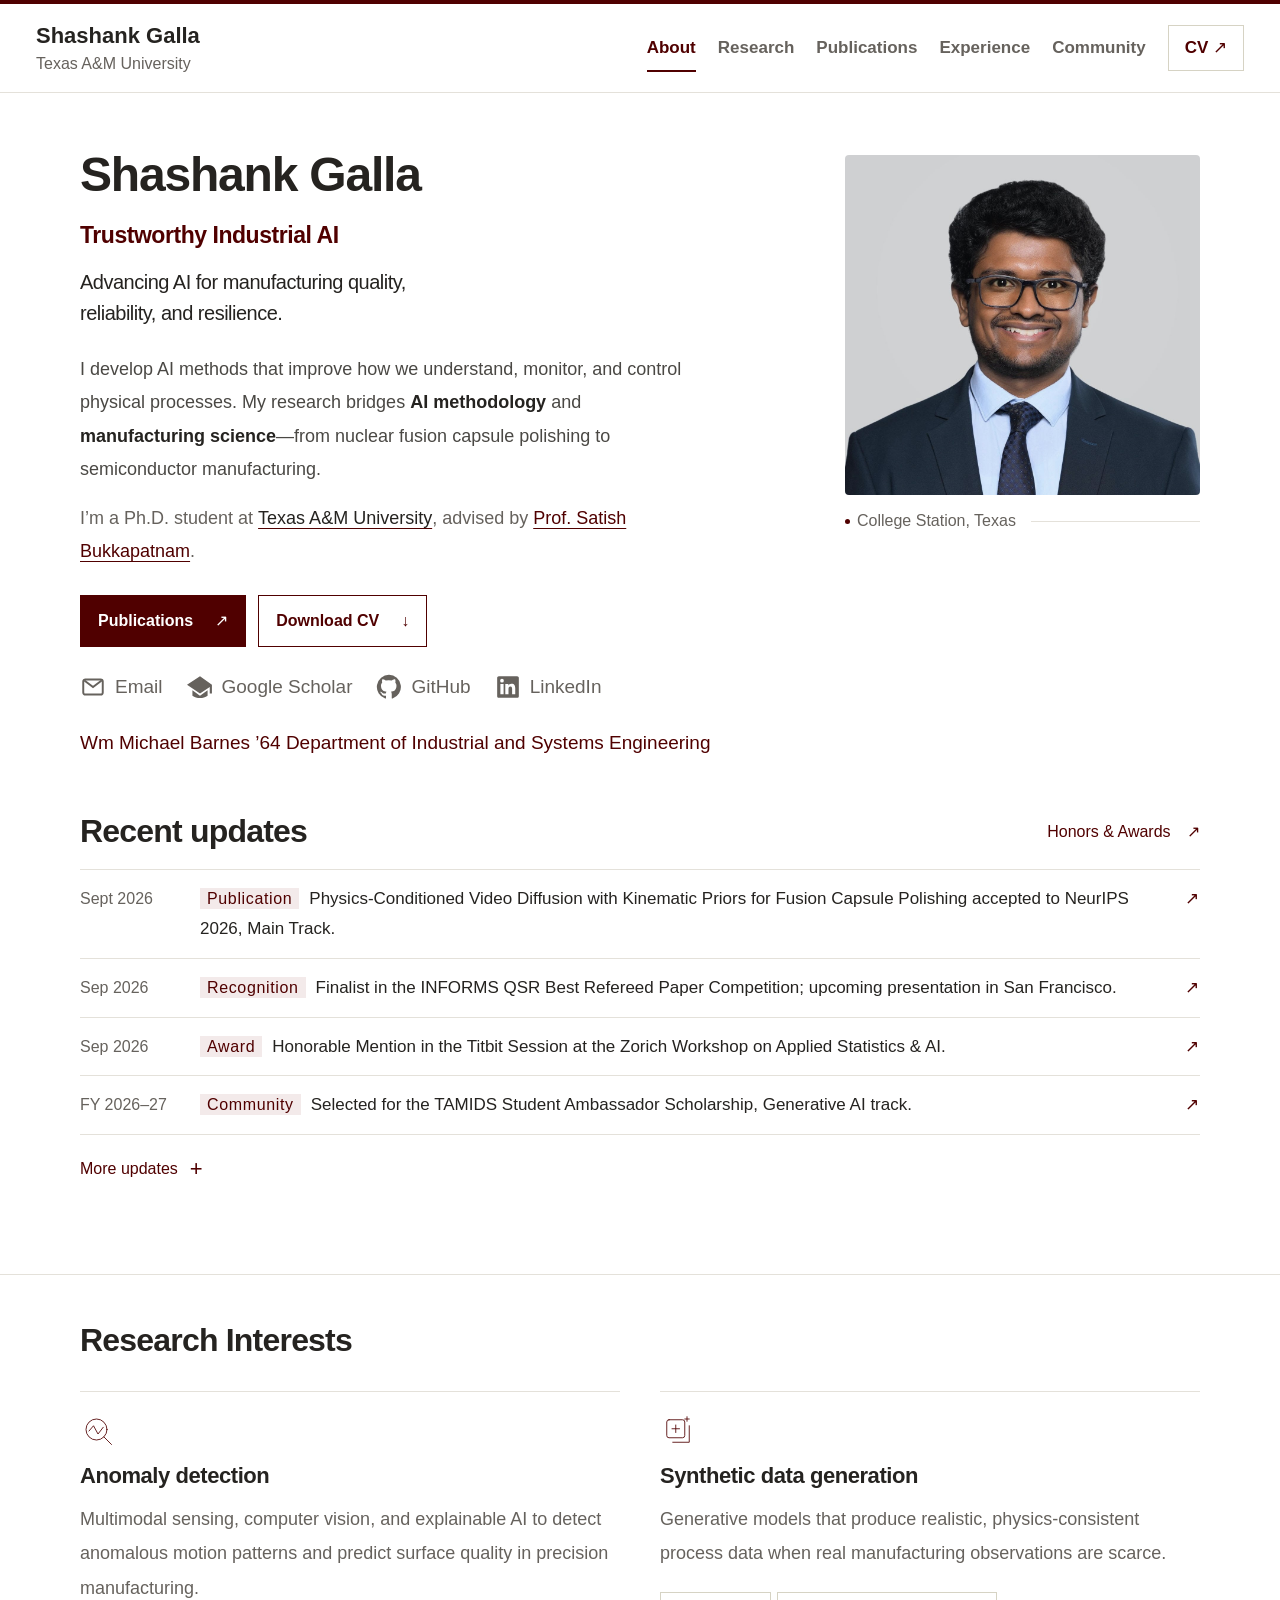
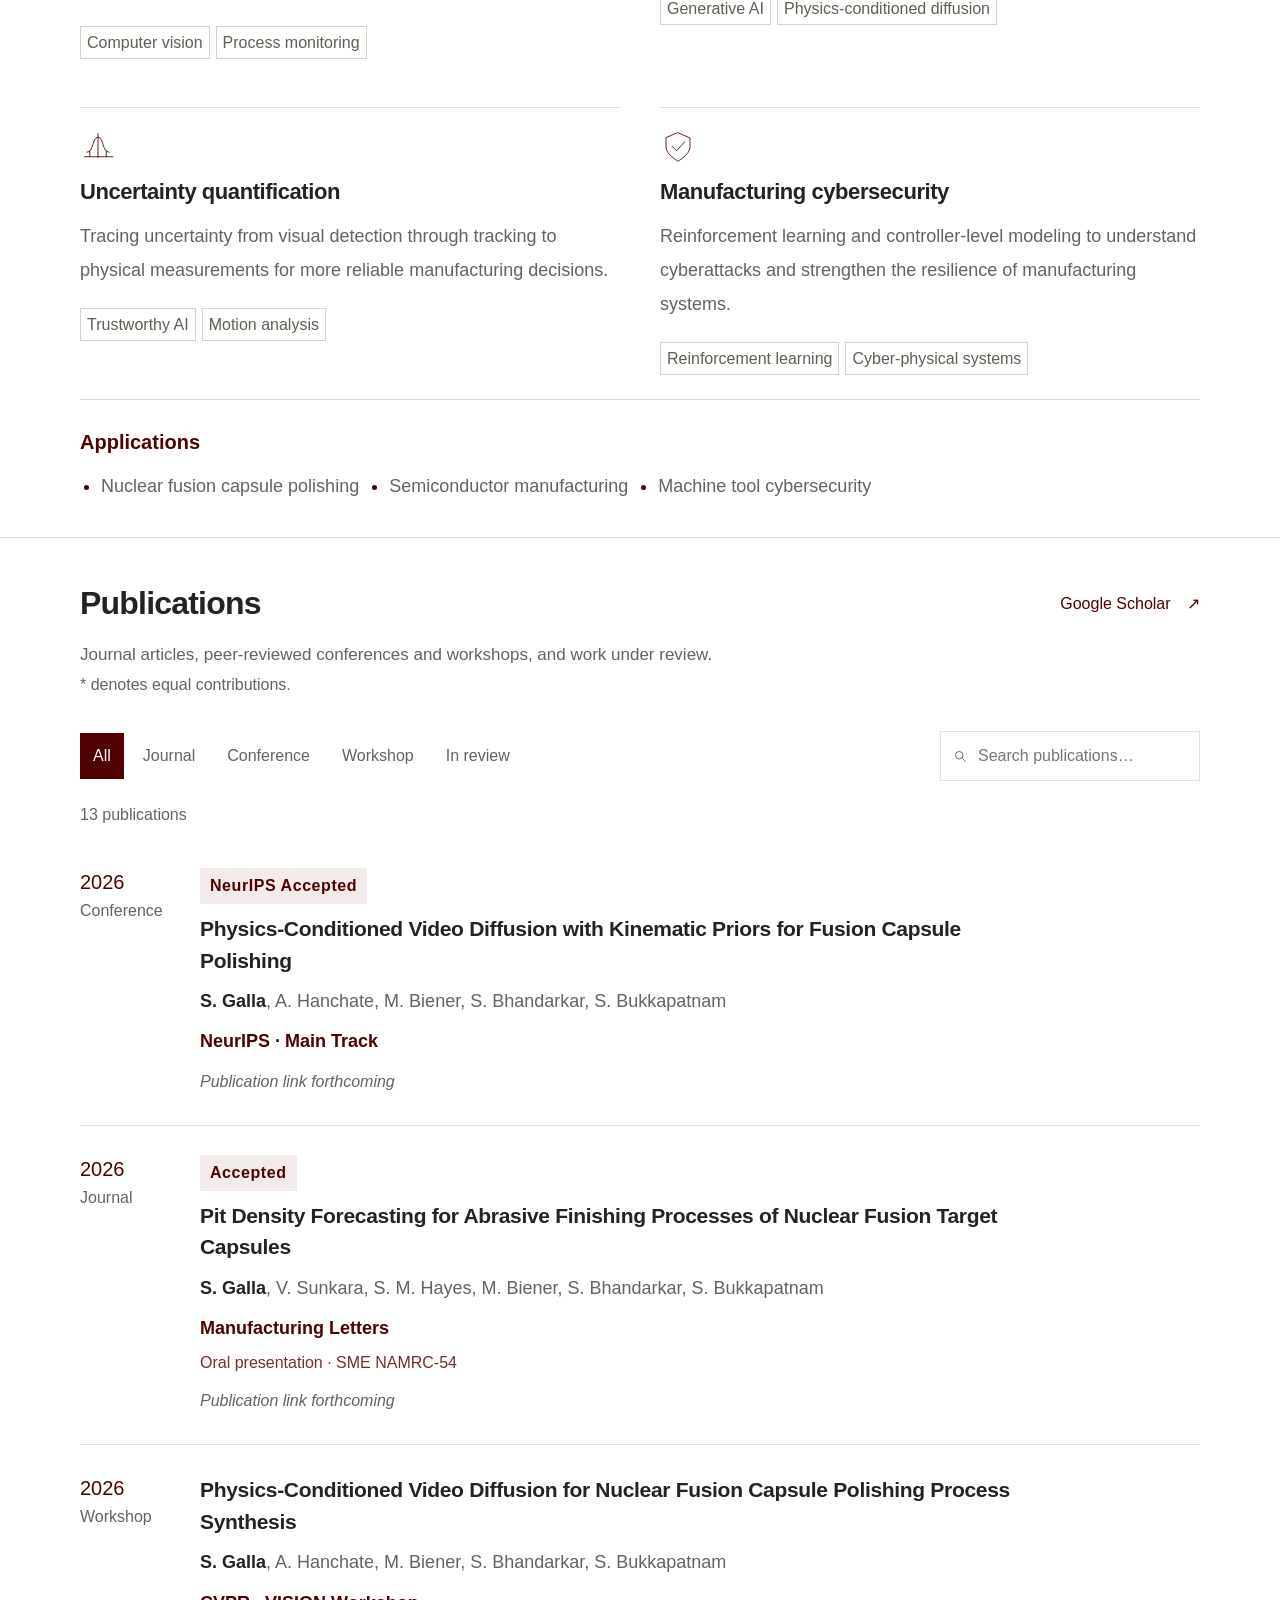
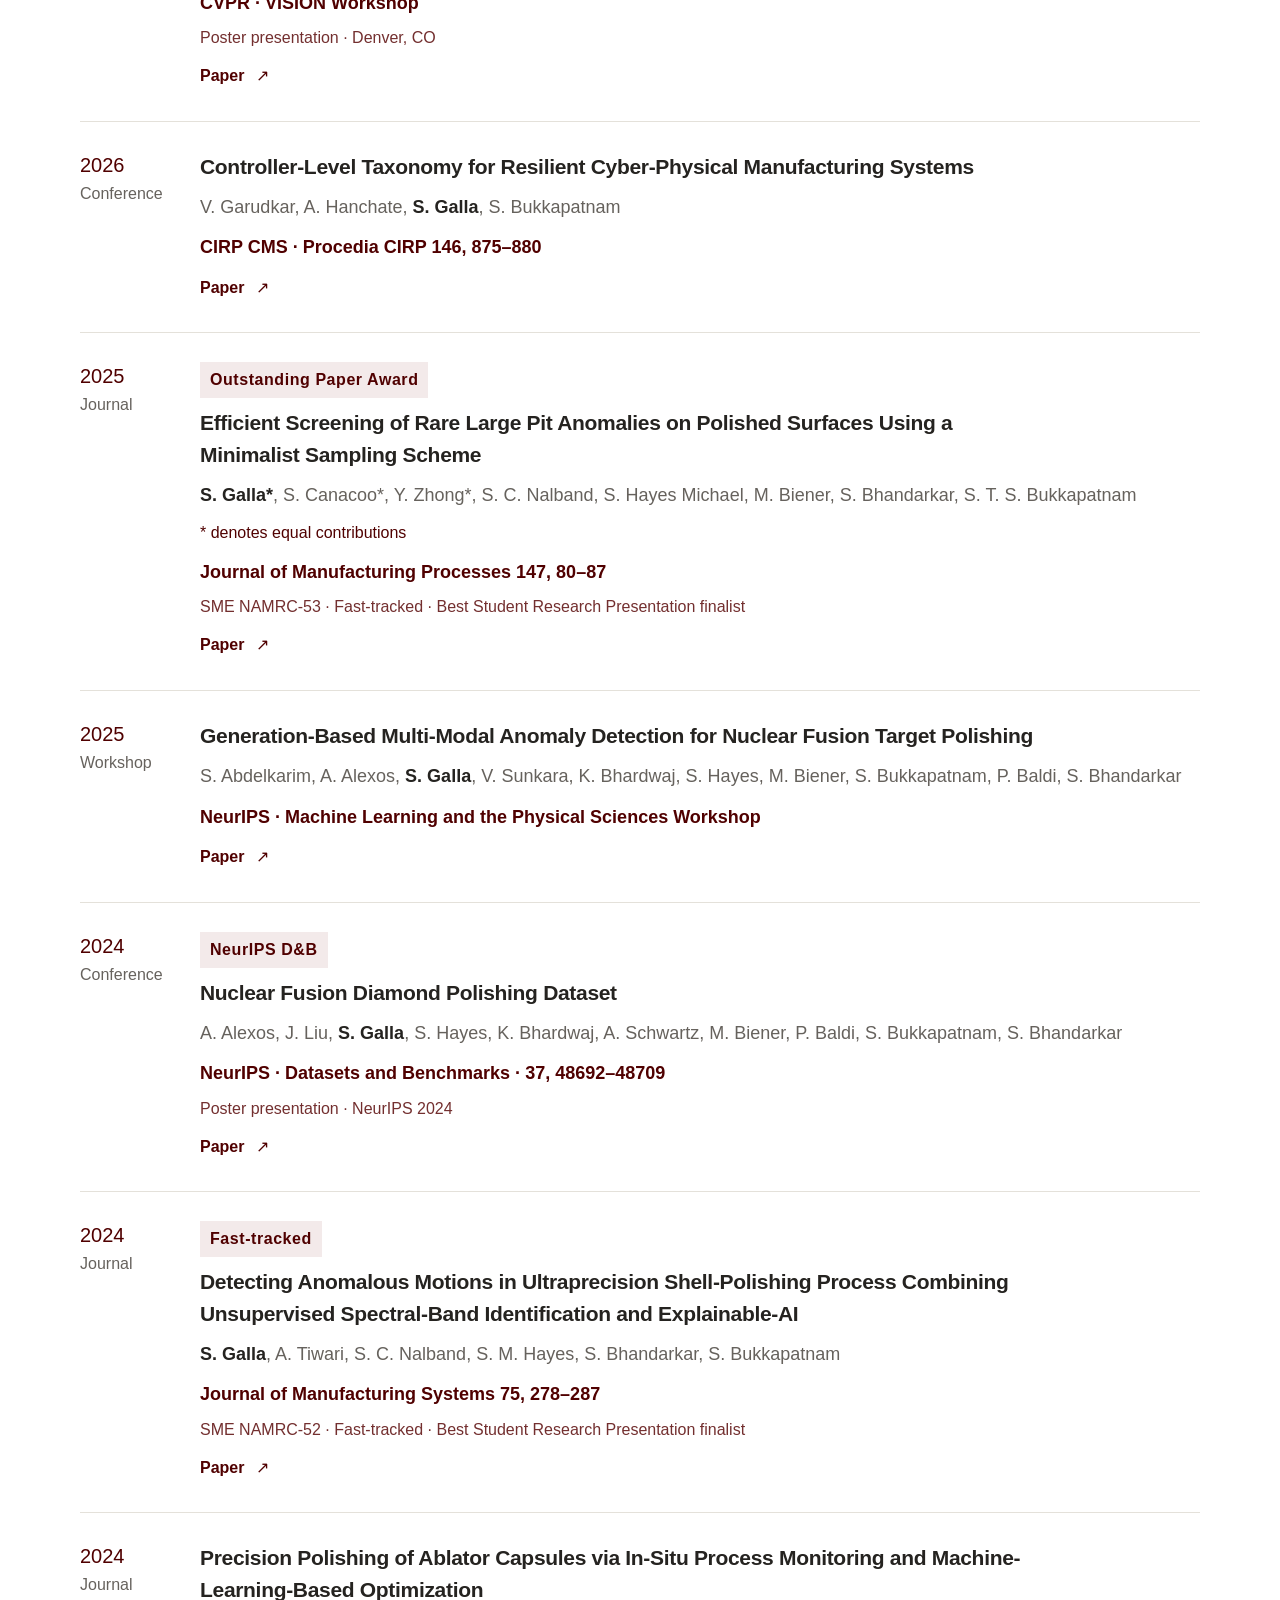
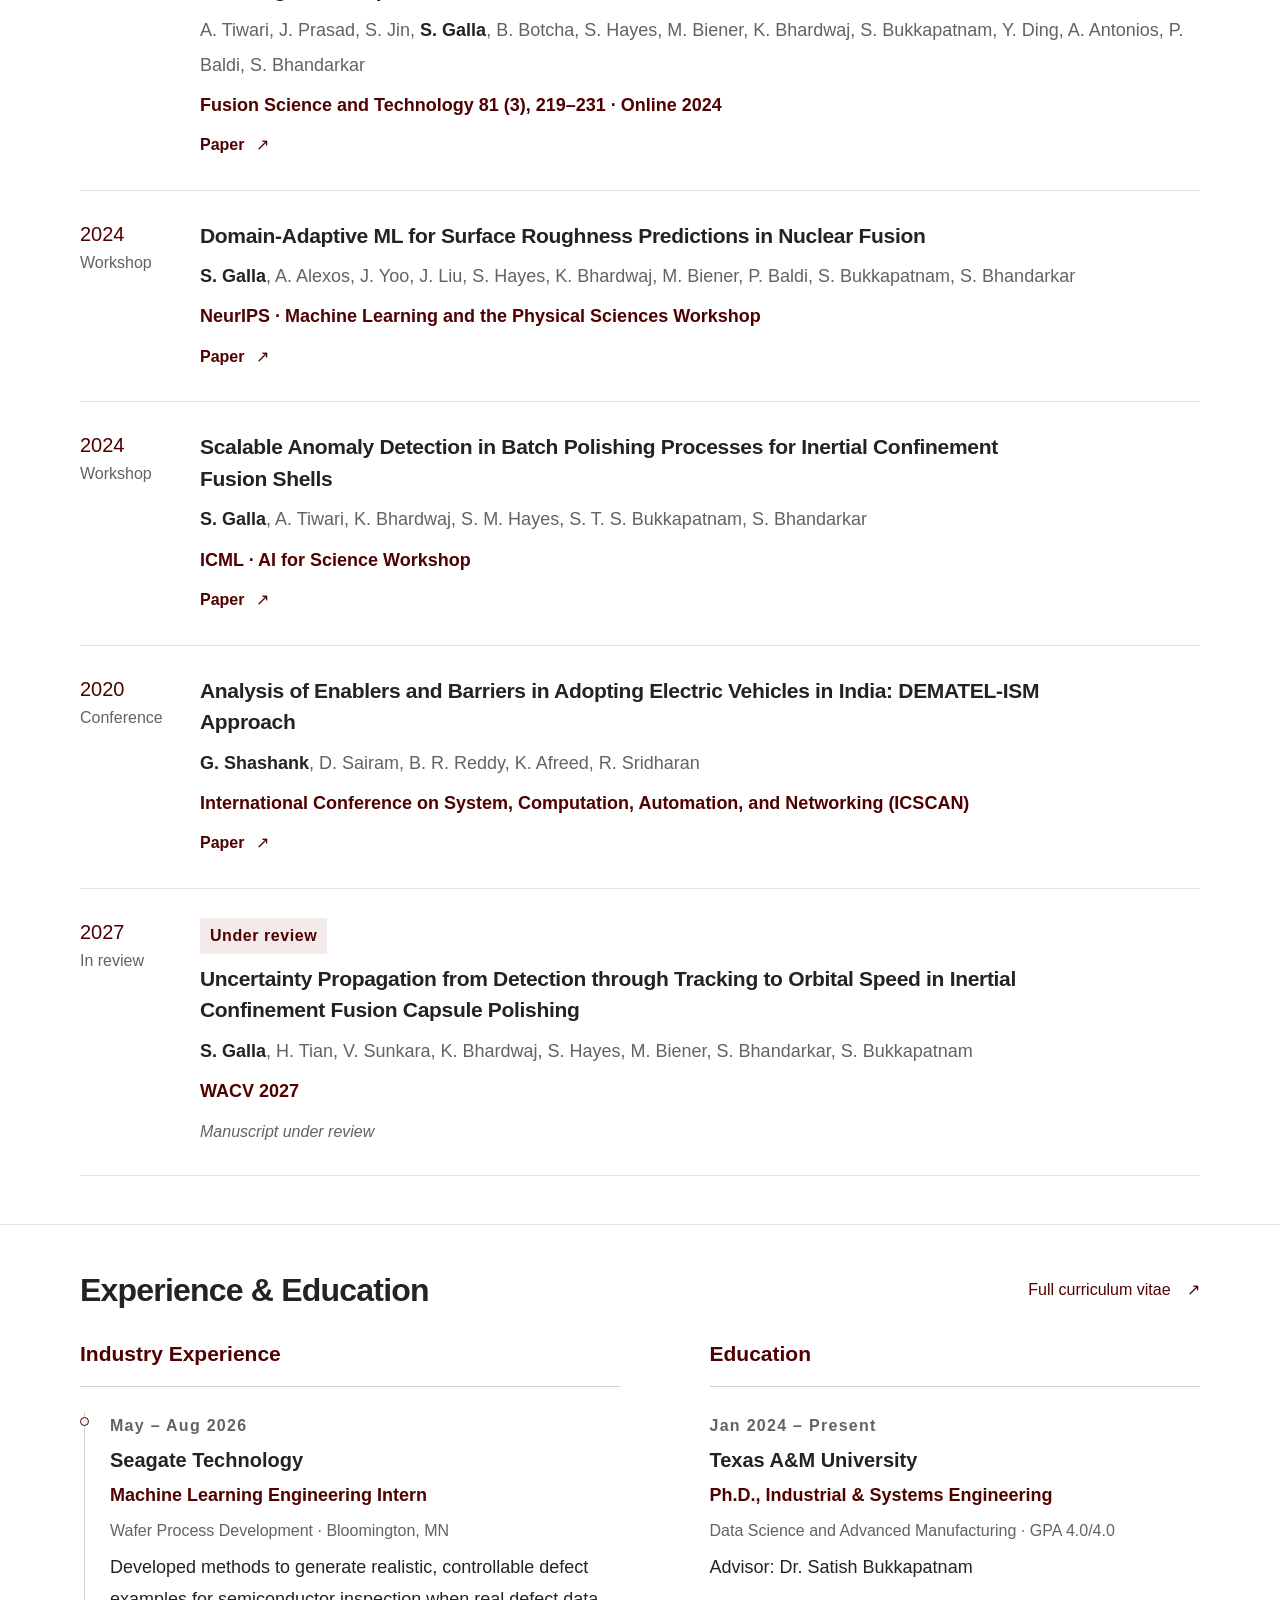
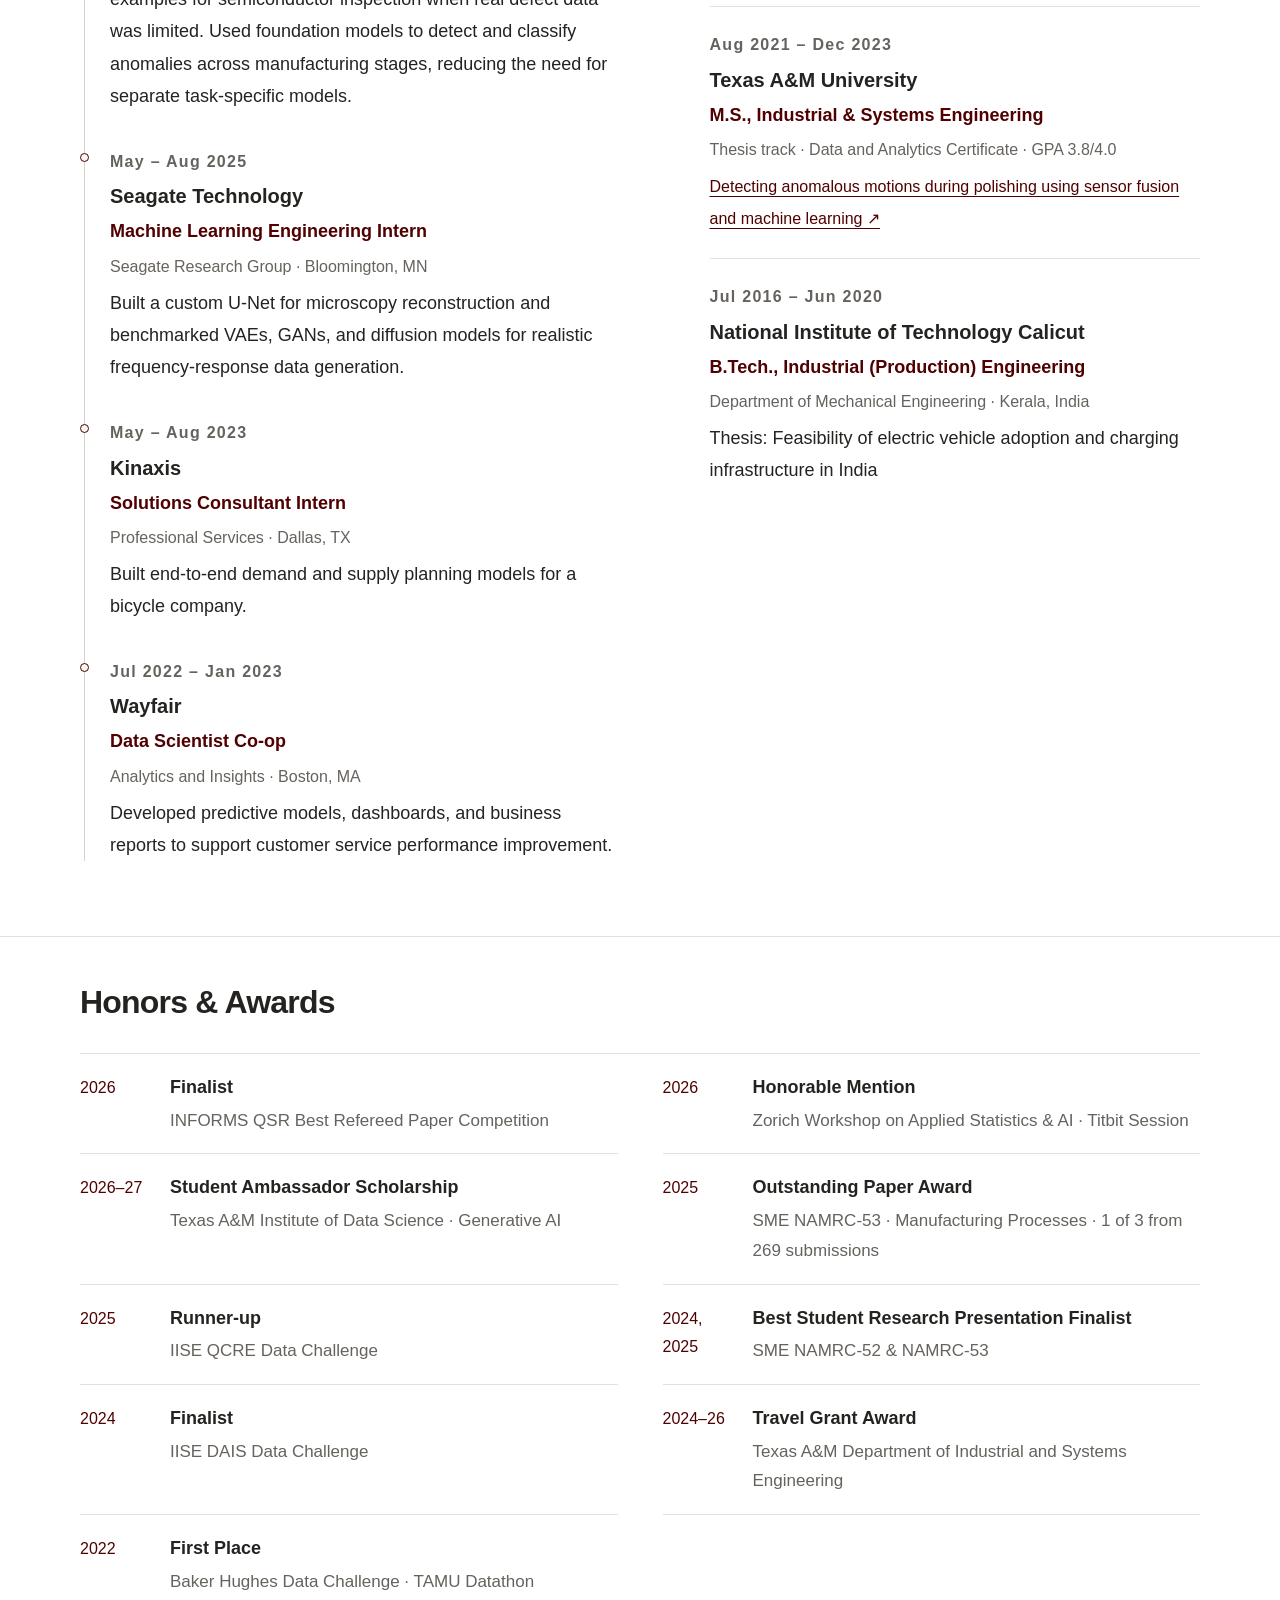
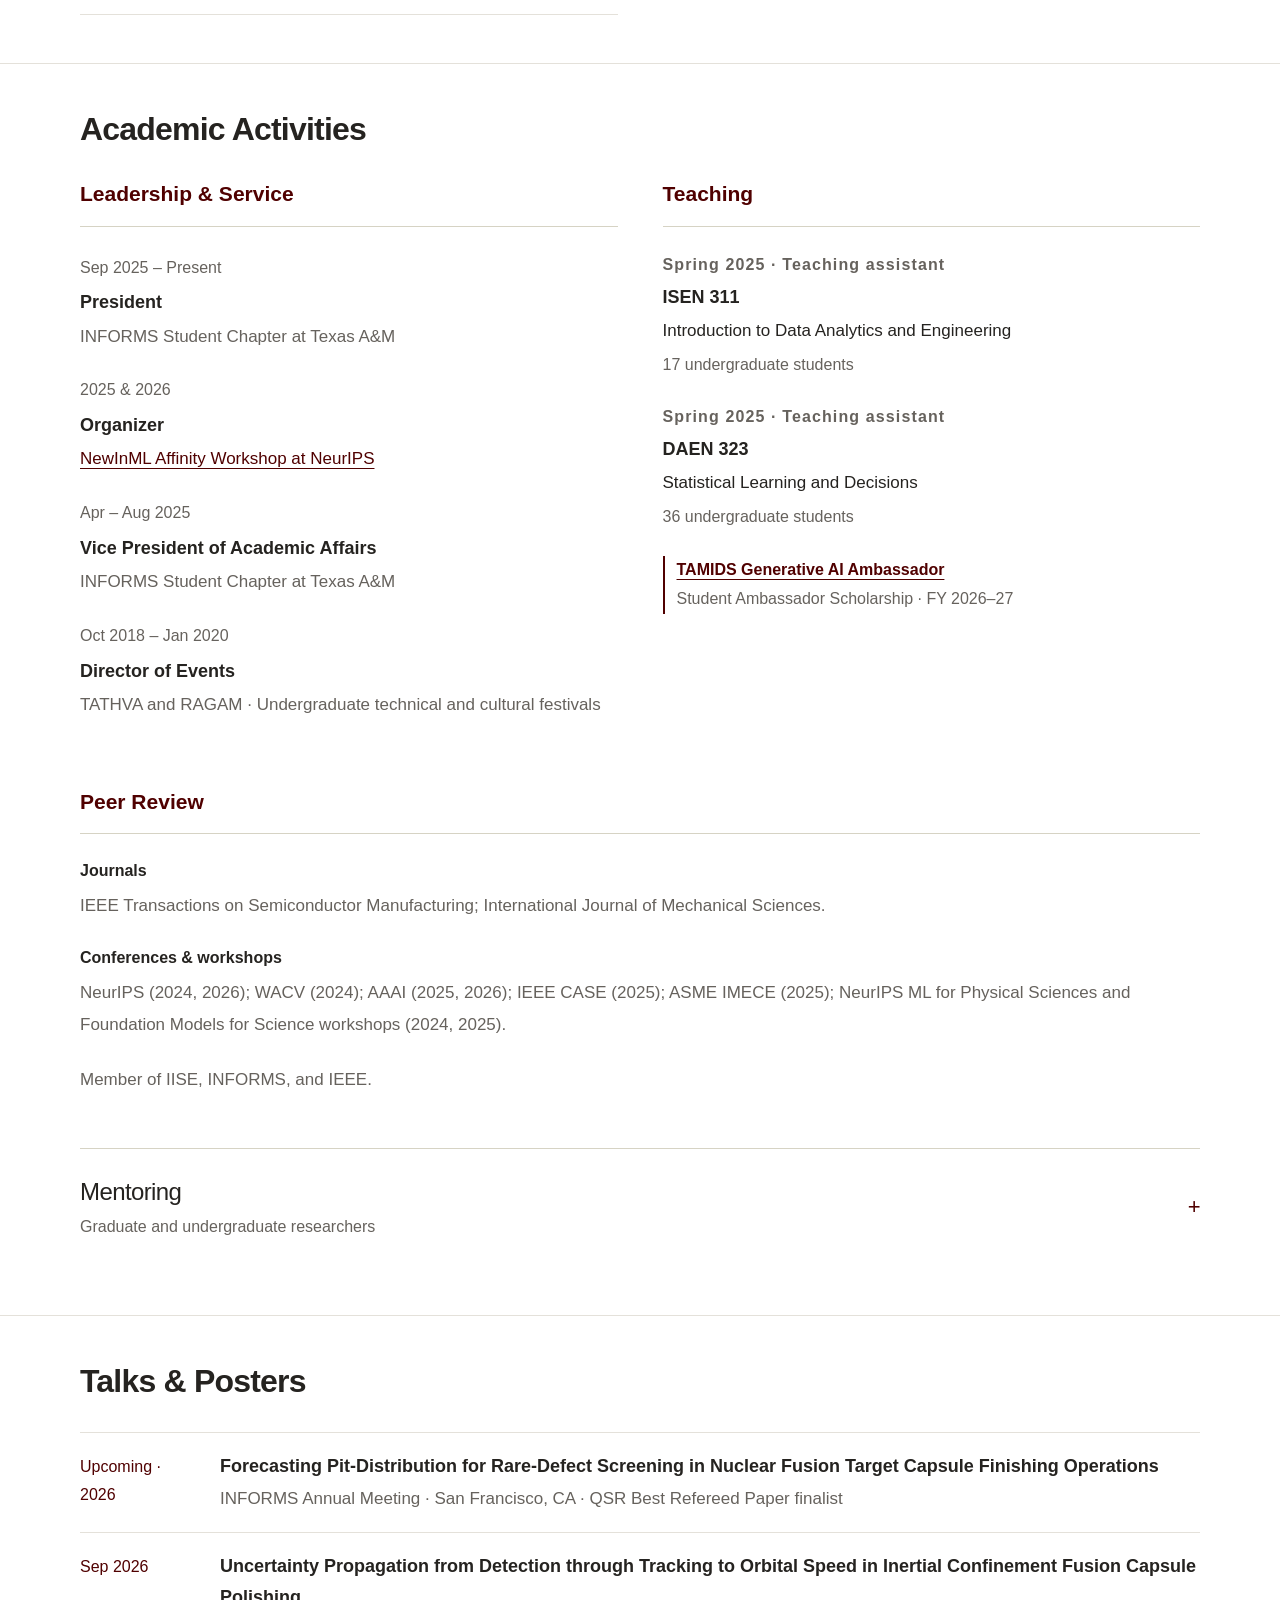
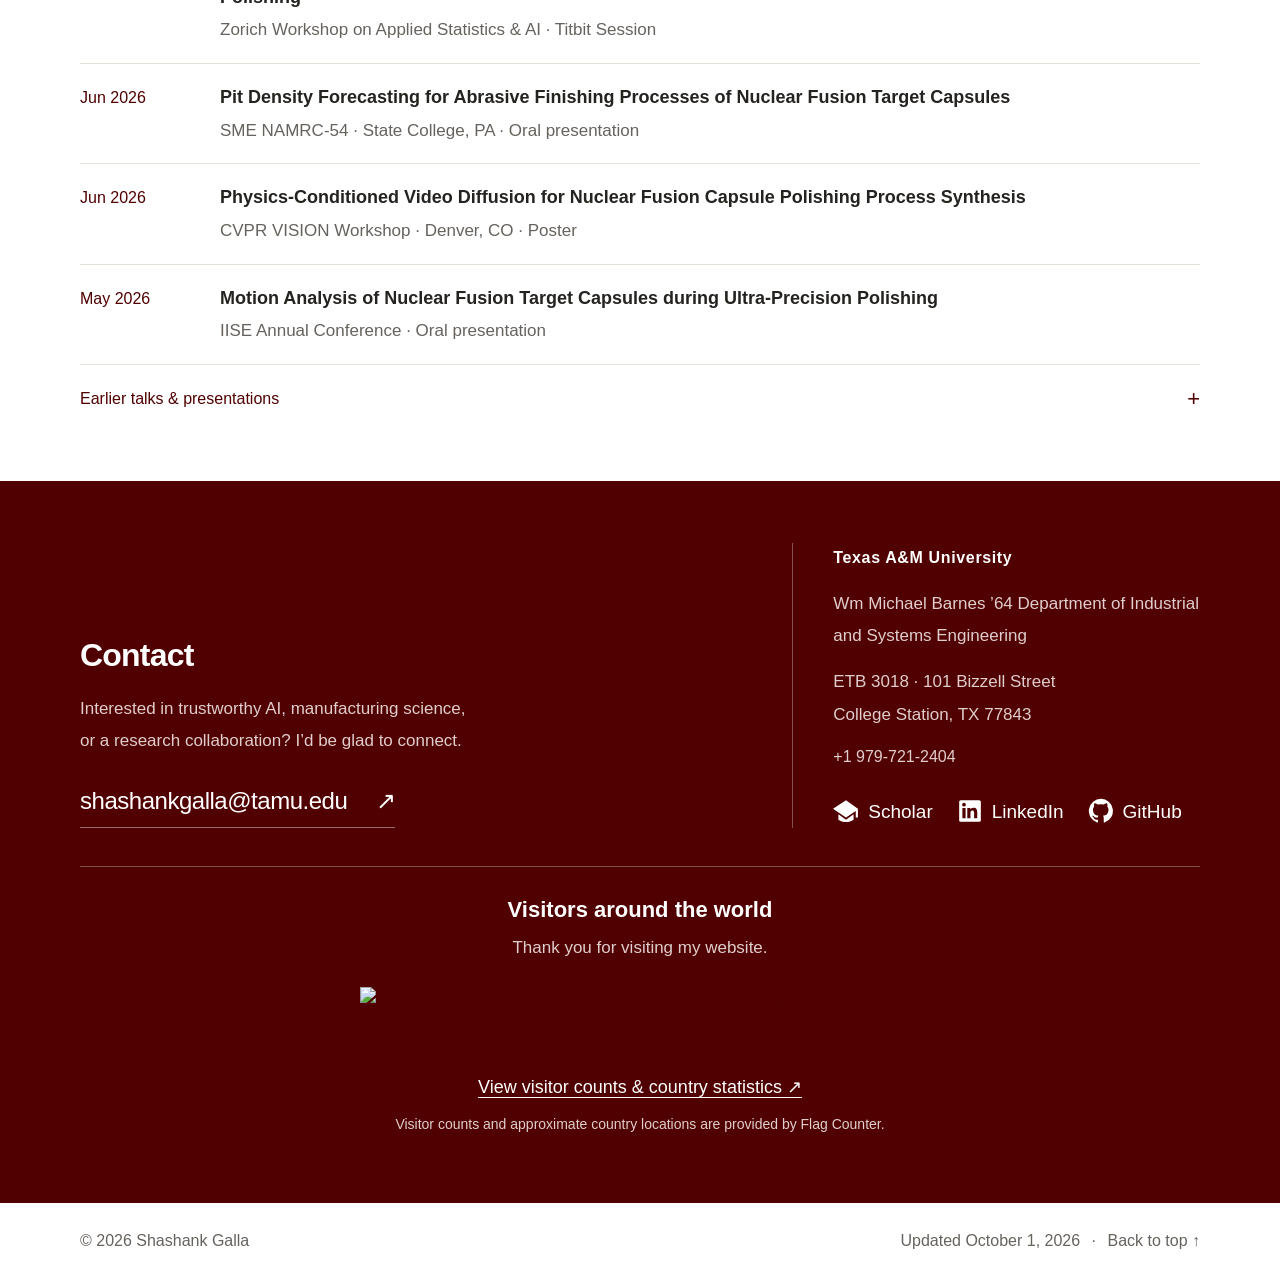
==== index.html @ 0d3f3cc1 "Publish updated academic profile with visitor map" ====
<!doctype html>
<html lang="en">
<head>
  <meta charset="utf-8">
  <meta name="viewport" content="width=device-width, initial-scale=1">
  <meta name="description" content="Shashank Galla — Ph.D. researcher at Texas A&M University developing trustworthy AI for manufacturing quality, reliability, and resilience.">
  <meta name="theme-color" content="#500000">
  <meta name="robots" content="index, follow">
  <link rel="canonical" href="https://shashankgalla.github.io/">
  <meta property="og:title" content="Shashank Galla | Trustworthy Industrial AI">
  <meta property="og:description" content="AI methodology meets manufacturing science. Research in anomaly detection, generative AI, uncertainty quantification, and manufacturing cybersecurity.">
  <meta property="og:type" content="website">
  <title>Shashank Galla | Trustworthy Industrial AI</title>
  <link rel="icon" href="assets/favicon.svg" type="image/svg+xml">
  <link rel="stylesheet" href="assets/styles.css">
  <script src="assets/site.js" defer></script>
</head>
<body>
  <a class="skip-link" href="#main">Skip to content</a>
  <header class="site-header">
    <div class="nav-wrap">
      <a href="#about" class="brand" aria-label="Shashank Galla, home"><span class="brand-name">Shashank Galla<span>Texas A&amp;M University</span></span></a>
      <button class="menu-toggle" type="button" aria-expanded="false" aria-controls="navigation" hidden>Menu <span aria-hidden="true">☰</span></button>
      <nav id="navigation" aria-label="Main navigation"><a href="#about" aria-current="location">About</a><a href="#research">Research</a><a href="#publications">Publications</a><a href="#experience">Experience</a><a href="#community">Community</a><a class="nav-cv" href="assets/Shashank_Galla_CV.pdf">CV <span aria-hidden="true">↗</span></a></nav>
    </div>
  </header>
  <main id="main">
    <section class="hero container" id="about" aria-labelledby="profile-name">
      <div class="hero-copy">
        
        <h1 id="profile-name">Shashank Galla</h1>
        <p class="hero-title">Trustworthy Industrial AI</p>
        <p class="hero-lede">Advancing AI for manufacturing quality,<br class="desktop-break"> reliability, and resilience.</p>
        <p class="bio">I develop AI methods that improve how we understand, monitor, and control physical processes. My research bridges <strong>AI methodology</strong> and <strong>manufacturing science</strong>—from nuclear fusion capsule polishing to semiconductor manufacturing.</p>
        <p class="affiliation">I’m a Ph.D. student at <a href="https://www.tamu.edu/"><strong>Texas A&amp;M University</strong></a>, advised by <a href="https://engineering.tamu.edu/industrial/profiles/bukkapatnam-satish.html">Prof. Satish Bukkapatnam</a>.</p>
        <div class="hero-actions"><a class="button button-primary" href="#publications">Publications <span aria-hidden="true">↗</span></a><a class="button button-outline" href="assets/Shashank_Galla_CV.pdf" download="Shashank_Galla_CV.pdf">Download CV <span aria-hidden="true">↓</span></a></div>
        <div class="social-links" aria-label="Profile links"><a href="mailto:shashankgalla@tamu.edu"><svg class="social-icon" viewBox="0 0 24 24" aria-hidden="true" focusable="false"><rect x="3" y="5" width="18" height="14" rx="2" fill="none" stroke="currentColor" stroke-width="1.8"/><path d="m4 6 8 6 8-6" fill="none" stroke="currentColor" stroke-width="1.8"/></svg><span>Email</span></a><a href="https://scholar.google.com/citations?user=8NIvDL4AAAAJ&amp;hl=en"><svg class="social-icon" viewBox="0 0 24 24" aria-hidden="true" focusable="false"><path d="M12 2 0 10l12 8 9-6v6h2V10L12 2Zm-7 13v5c4 3 10 3 14 0v-5l-7 5-7-5Z"/></svg><span>Google Scholar</span></a><a href="https://github.com/shashankgalla"><svg class="social-icon" viewBox="0 0 24 24" aria-hidden="true" focusable="false"><path d="M12 .8a11.2 11.2 0 0 0-3.54 21.83c.56.1.77-.24.77-.54v-2.08c-3.12.68-3.78-1.33-3.78-1.33-.51-1.3-1.25-1.65-1.25-1.65-1.02-.7.08-.69.08-.69 1.13.08 1.72 1.16 1.72 1.16 1 .72 2.38.52 3.02.4.1-.73.39-1.23.71-1.51-2.49-.29-5.11-1.25-5.11-5.54 0-1.22.44-2.22 1.15-3-.12-.28-.5-1.42.11-2.96 0 0 .94-.3 3.08 1.15a10.7 10.7 0 0 1 5.6 0c2.14-1.45 3.08-1.15 3.08-1.15.61 1.54.23 2.68.11 2.96.71.78 1.15 1.78 1.15 3 0 4.3-2.63 5.25-5.13 5.53.4.35.76 1.03.76 2.08v3.63c0 .3.2.65.78.54A11.2 11.2 0 0 0 12 .8Z"/></svg><span>GitHub</span></a><a href="https://www.linkedin.com/in/shashankgalla/"><svg class="social-icon" viewBox="0 0 24 24" aria-hidden="true" focusable="false"><path d="M20.45 2H3.55C2.69 2 2 2.68 2 3.52v16.96c0 .84.69 1.52 1.55 1.52h16.9c.86 0 1.55-.68 1.55-1.52V3.52c0-.84-.69-1.52-1.55-1.52ZM7.93 18.75H4.98V9.2h2.95v9.55ZM6.46 7.9a1.71 1.71 0 1 1 0-3.42 1.71 1.71 0 0 1 0 3.42Zm12.29 10.85H15.8V14.1c0-1.11-.02-2.54-1.55-2.54-1.55 0-1.79 1.21-1.79 2.46v4.73H9.51V9.2h2.83v1.3h.04c.39-.74 1.35-1.52 2.78-1.52 2.97 0 3.52 1.95 3.52 4.49v5.28Z"/></svg><span>LinkedIn</span></a></div>
      </div>
      <aside class="profile-visual" aria-label="Profile photograph and affiliation"><div class="portrait-frame"><img src="assets/portrait.jpg" width="1200" height="1164" alt="Shashank Galla" fetchpriority="high"><span class="portrait-corner" aria-hidden="true"></span></div><div class="portrait-caption"><span class="location-dot" aria-hidden="true"></span>College Station, Texas<span class="caption-rule" aria-hidden="true"></span></div></aside>
      <p class="department-line"><a href="https://engineering.tamu.edu/industrial/index.html">Wm Michael Barnes ’64 Department of Industrial and Systems Engineering</a></p>
    </section>
    <section class="news-section container" id="news" aria-labelledby="news-title"><div class="section-heading compact"><div><h2 id="news-title">Recent updates</h2></div><a class="text-link" href="#awards">Honors &amp; Awards <span aria-hidden="true">↗</span></a></div><ul class="news-list"><li><time>Sept 2026</time><div><span class="news-tag">Publication</span><a href="#pub-c4" class="">Physics-Conditioned Video Diffusion with Kinematic Priors for Fusion Capsule Polishing accepted to NeurIPS 2026, Main Track.</a></div><span class="news-arrow" aria-hidden="true">↗</span></li><li><time>Sep 2026</time><div><span class="news-tag">Recognition</span><a href="#awards" class="">Finalist in the INFORMS QSR Best Refereed Paper Competition; upcoming presentation in San Francisco.</a></div><span class="news-arrow" aria-hidden="true">↗</span></li><li><time>Sep 2026</time><div><span class="news-tag">Award</span><a href="https://calendar.tamu.edu/statistics/event/387292-2026-zorichs-workshop-on-applied-statistics-ai" class="">Honorable Mention in the Titbit Session at the Zorich Workshop on Applied Statistics &amp; AI.</a></div><span class="news-arrow" aria-hidden="true">↗</span></li><li><time>FY 2026–27</time><div><span class="news-tag">Community</span><a href="#community" class="">Selected for the TAMIDS Student Ambassador Scholarship, Generative AI track.</a></div><span class="news-arrow" aria-hidden="true">↗</span></li></ul><details class="more-news"><summary>More updates <span aria-hidden="true">+</span></summary><ul class="news-list"><li><time>Jun 2026</time><div><span class="news-tag">Talks</span><a href="#talks" class="">Presented research at NAMRC-54 and the CVPR VISION Workshop.</a></div><span class="news-arrow" aria-hidden="true">↗</span></li><li><time>Apr 2026</time><div><span class="news-tag">Talks</span><a href="#talks" class="">Invited SME Manufacturing Edge webinar and guest lecture at Virginia Tech.</a></div><span class="news-arrow" aria-hidden="true">↗</span></li><li><time>Jun 2025</time><div><span class="news-tag">Award</span><a href="#pub-j3" class="">Outstanding Paper Award in Manufacturing Processes at SME NAMRC-53, one of three papers selected from 269 submissions.</a></div><span class="news-arrow" aria-hidden="true">↗</span></li><li><time>May 2025</time><div><span class="news-tag">Award</span><a href="#awards" class="">Runner-up in the IISE QCRE Data Challenge.</a></div><span class="news-arrow" aria-hidden="true">↗</span></li></ul></details></section>
    <section class="research-section" id="research" aria-labelledby="research-title"><div class="container"><div class="section-heading"><div><h2 id="research-title">Research Interests</h2></div></div><div class="research-grid"><article class="research-card"><div class="research-top"><svg viewBox="0 0 48 48" aria-hidden="true"><circle cx="22" cy="22" r="14"/><path d="m32 32 10 10M12 24l6-7 6 11 7-9"/></svg></div><h3>Anomaly detection</h3><p>Multimodal sensing, computer vision, and explainable AI to detect anomalous motion patterns and predict surface quality in precision manufacturing.</p><div class="tags"><span>Computer vision</span><span>Process monitoring</span></div></article><article class="research-card"><div class="research-top"><svg viewBox="0 0 48 48" aria-hidden="true"><rect x="9" y="9" width="24" height="24" rx="3"/><path d="M17 39h22V17M16 21h10m-5-5v10M36 5v6m-3-3h6"/></svg></div><h3>Synthetic data generation</h3><p>Generative models that produce realistic, physics-consistent process data when real manufacturing observations are scarce.</p><div class="tags"><span>Generative AI</span><span>Physics-conditioned diffusion</span></div></article><article class="research-card"><div class="research-top"><svg viewBox="0 0 48 48" aria-hidden="true"><path d="M6 37h38M9 31c10 0 7-20 15-20s5 20 15 20M24 6v32M13 29v8m22-8v8"/></svg></div><h3>Uncertainty quantification</h3><p>Tracing uncertainty from visual detection through tracking to physical measurements for more reliable manufacturing decisions.</p><div class="tags"><span>Trustworthy AI</span><span>Motion analysis</span></div></article><article class="research-card"><div class="research-top"><svg viewBox="0 0 48 48" aria-hidden="true"><path d="m24 5 16 7v12c0 10-16 19-16 19S8 34 8 24V12Z"/><path d="m16 23 6 6 11-12"/></svg></div><h3>Manufacturing cybersecurity</h3><p>Reinforcement learning and controller-level modeling to understand cyberattacks and strengthen the resilience of manufacturing systems.</p><div class="tags"><span>Reinforcement learning</span><span>Cyber-physical systems</span></div></article></div><div class="domain-line"><strong>Applications</strong><ul><li>Nuclear fusion capsule polishing</li><li>Semiconductor manufacturing</li><li>Machine tool cybersecurity</li></ul></div></div></section>
    <section class="container publications-section" id="publications" aria-labelledby="publications-title"><div class="section-heading"><div><h2 id="publications-title">Publications</h2></div><a class="text-link" href="https://scholar.google.com/citations?user=8NIvDL4AAAAJ&amp;hl=en">Google Scholar <span aria-hidden="true">↗</span></a></div><p class="muted publication-intro">Journal articles, peer-reviewed conferences and workshops, and work under review.<br><span>* denotes equal contributions.</span></p><div class="publication-controls" hidden><div class="filter-group" role="group" aria-label="Filter publications by type"><button type="button" data-filter="All" aria-pressed="true">All</button><button type="button" data-filter="Journal" aria-pressed="false">Journal</button><button type="button" data-filter="Conference" aria-pressed="false">Conference</button><button type="button" data-filter="Workshop" aria-pressed="false">Workshop</button><button type="button" data-filter="In review" aria-pressed="false">In review</button></div><label class="search-field"><span class="sr-only">Search publications by title, author, venue, or year</span><svg viewBox="0 0 24 24" aria-hidden="true"><circle cx="10" cy="10" r="6"/><path d="m15 15 5 5"/></svg><input id="publication-search" type="search" placeholder="Search publications…" autocomplete="off"></label></div><p id="publication-count" class="publication-count" aria-live="polite" aria-atomic="true">13 publications</p><div id="publication-list"><article class="publication" id="pub-c4" data-type="Conference"><div class="publication-year">2026<span>Conference</span></div><div class="publication-body"><span class="badge">NeurIPS Accepted</span><h3>Physics-Conditioned Video Diffusion with Kinematic Priors for Fusion Capsule Polishing</h3><p class="authors"><strong>S. Galla</strong>, A. Hanchate, M. Biener, S. Bhandarkar, S. Bukkapatnam</p><p class="venue">NeurIPS · Main Track</p><span class="paper-pending">Publication link forthcoming</span></div></article><article class="publication" id="pub-j4" data-type="Journal"><div class="publication-year">2026<span>Journal</span></div><div class="publication-body"><span class="badge">Accepted</span><h3>Pit Density Forecasting for Abrasive Finishing Processes of Nuclear Fusion Target Capsules</h3><p class="authors"><strong>S. Galla</strong>, V. Sunkara, S. M. Hayes, M. Biener, S. Bhandarkar, S. Bukkapatnam</p><p class="venue">Manufacturing Letters</p><p class="publication-note">Oral presentation · SME NAMRC-54</p><span class="paper-pending">Publication link forthcoming</span></div></article><article class="publication" id="pub-w4" data-type="Workshop"><div class="publication-year">2026<span>Workshop</span></div><div class="publication-body"><h3><a href="https://openaccess.thecvf.com/content/CVPR2026W/VISION26/html/Galla_Physics-Conditioned_Video_Diffusion_for_Nuclear_Fusion_Capsule_Polishing_Process_Synthesis_CVPRW_2026_paper.html" class="">Physics-Conditioned Video Diffusion for Nuclear Fusion Capsule Polishing Process Synthesis</a></h3><p class="authors"><strong>S. Galla</strong>, A. Hanchate, M. Biener, S. Bhandarkar, S. Bukkapatnam</p><p class="venue">CVPR · VISION Workshop</p><p class="publication-note">Poster presentation · Denver, CO</p><a href="https://openaccess.thecvf.com/content/CVPR2026W/VISION26/html/Galla_Physics-Conditioned_Video_Diffusion_for_Nuclear_Fusion_Capsule_Polishing_Process_Synthesis_CVPRW_2026_paper.html" class="paper-link">Paper <span aria-hidden="true">↗</span></a></div></article><article class="publication" id="pub-c3" data-type="Conference"><div class="publication-year">2026<span>Conference</span></div><div class="publication-body"><h3><a href="https://www.sciencedirect.com/science/article/pii/S2212827126012369" class="">Controller-Level Taxonomy for Resilient Cyber-Physical Manufacturing Systems</a></h3><p class="authors">V. Garudkar, A. Hanchate, <strong>S. Galla</strong>, S. Bukkapatnam</p><p class="venue">CIRP CMS · Procedia CIRP 146, 875–880</p><a href="https://www.sciencedirect.com/science/article/pii/S2212827126012369" class="paper-link">Paper <span aria-hidden="true">↗</span></a></div></article><article class="publication" id="pub-j3" data-type="Journal"><div class="publication-year">2025<span>Journal</span></div><div class="publication-body"><span class="badge">Outstanding Paper Award</span><h3><a href="https://doi.org/10.1016/j.jmapro.2025.03.115" class="">Efficient Screening of Rare Large Pit Anomalies on Polished Surfaces Using a Minimalist Sampling Scheme</a></h3><p class="authors"><strong>S. Galla*</strong>, S. Canacoo*, Y. Zhong*, S. C. Nalband, S. Hayes Michael, M. Biener, S. Bhandarkar, S. T. S. Bukkapatnam<span class="equal-contribution">* denotes equal contributions</span></p><p class="venue">Journal of Manufacturing Processes 147, 80–87</p><p class="publication-note">SME NAMRC-53 · Fast-tracked · Best Student Research Presentation finalist</p><a href="https://doi.org/10.1016/j.jmapro.2025.03.115" class="paper-link">Paper <span aria-hidden="true">↗</span></a></div></article><article class="publication" id="pub-w3" data-type="Workshop"><div class="publication-year">2025<span>Workshop</span></div><div class="publication-body"><h3><a href="https://ml4physicalsciences.github.io/2025/files/NeurIPS_ML4PS_2025_230.pdf" class="">Generation-Based Multi-Modal Anomaly Detection for Nuclear Fusion Target Polishing</a></h3><p class="authors">S. Abdelkarim, A. Alexos, <strong>S. Galla</strong>, V. Sunkara, K. Bhardwaj, S. Hayes, M. Biener, S. Bukkapatnam, P. Baldi, S. Bhandarkar</p><p class="venue">NeurIPS · Machine Learning and the Physical Sciences Workshop</p><a href="https://ml4physicalsciences.github.io/2025/files/NeurIPS_ML4PS_2025_230.pdf" class="paper-link">Paper <span aria-hidden="true">↗</span></a></div></article><article class="publication" id="pub-c2" data-type="Conference"><div class="publication-year">2024<span>Conference</span></div><div class="publication-body"><span class="badge">NeurIPS D&amp;B</span><h3><a href="https://proceedings.neurips.cc/paper_files/paper/2024/hash/578dbd6ddd458c08f623e15c9f1c1ce8-Abstract-Datasets_and_Benchmarks_Track.html" class="">Nuclear Fusion Diamond Polishing Dataset</a></h3><p class="authors">A. Alexos, J. Liu, <strong>S. Galla</strong>, S. Hayes, K. Bhardwaj, A. Schwartz, M. Biener, P. Baldi, S. Bukkapatnam, S. Bhandarkar</p><p class="venue">NeurIPS · Datasets and Benchmarks · 37, 48692–48709</p><p class="publication-note">Poster presentation · NeurIPS 2024</p><a href="https://proceedings.neurips.cc/paper_files/paper/2024/hash/578dbd6ddd458c08f623e15c9f1c1ce8-Abstract-Datasets_and_Benchmarks_Track.html" class="paper-link">Paper <span aria-hidden="true">↗</span></a></div></article><article class="publication" id="pub-j2" data-type="Journal"><div class="publication-year">2024<span>Journal</span></div><div class="publication-body"><span class="badge">Fast-tracked</span><h3><a href="https://doi.org/10.1016/j.jmsy.2024.04.004" class="">Detecting Anomalous Motions in Ultraprecision Shell-Polishing Process Combining Unsupervised Spectral-Band Identification and Explainable-AI</a></h3><p class="authors"><strong>S. Galla</strong>, A. Tiwari, S. C. Nalband, S. M. Hayes, S. Bhandarkar, S. Bukkapatnam</p><p class="venue">Journal of Manufacturing Systems 75, 278–287</p><p class="publication-note">SME NAMRC-52 · Fast-tracked · Best Student Research Presentation finalist</p><a href="https://doi.org/10.1016/j.jmsy.2024.04.004" class="paper-link">Paper <span aria-hidden="true">↗</span></a></div></article><article class="publication" id="pub-j1" data-type="Journal"><div class="publication-year">2024<span>Journal</span></div><div class="publication-body"><h3><a href="https://doi.org/10.1080/15361055.2024.2385224" class="">Precision Polishing of Ablator Capsules via In-Situ Process Monitoring and Machine-Learning-Based Optimization</a></h3><p class="authors">A. Tiwari, J. Prasad, S. Jin, <strong>S. Galla</strong>, B. Botcha, S. Hayes, M. Biener, K. Bhardwaj, S. Bukkapatnam, Y. Ding, A. Antonios, P. Baldi, S. Bhandarkar</p><p class="venue">Fusion Science and Technology 81 (3), 219–231 · Online 2024</p><a href="https://doi.org/10.1080/15361055.2024.2385224" class="paper-link">Paper <span aria-hidden="true">↗</span></a></div></article><article class="publication" id="pub-w2" data-type="Workshop"><div class="publication-year">2024<span>Workshop</span></div><div class="publication-body"><h3><a href="https://ml4physicalsciences.github.io/2024/files/NeurIPS_ML4PS_2024_121.pdf" class="">Domain-Adaptive ML for Surface Roughness Predictions in Nuclear Fusion</a></h3><p class="authors"><strong>S. Galla</strong>, A. Alexos, J. Yoo, J. Liu, S. Hayes, K. Bhardwaj, M. Biener, P. Baldi, S. Bukkapatnam, S. Bhandarkar</p><p class="venue">NeurIPS · Machine Learning and the Physical Sciences Workshop</p><a href="https://ml4physicalsciences.github.io/2024/files/NeurIPS_ML4PS_2024_121.pdf" class="paper-link">Paper <span aria-hidden="true">↗</span></a></div></article><article class="publication" id="pub-w1" data-type="Workshop"><div class="publication-year">2024<span>Workshop</span></div><div class="publication-body"><h3><a href="https://openreview.net/forum?id=j3gVxXYWDI" class="">Scalable Anomaly Detection in Batch Polishing Processes for Inertial Confinement Fusion Shells</a></h3><p class="authors"><strong>S. Galla</strong>, A. Tiwari, K. Bhardwaj, S. M. Hayes, S. T. S. Bukkapatnam, S. Bhandarkar</p><p class="venue">ICML · AI for Science Workshop</p><a href="https://openreview.net/forum?id=j3gVxXYWDI" class="paper-link">Paper <span aria-hidden="true">↗</span></a></div></article><article class="publication" id="pub-c1" data-type="Conference"><div class="publication-year">2020<span>Conference</span></div><div class="publication-body"><h3><a href="https://ieeexplore.ieee.org/abstract/document/9262394" class="">Analysis of Enablers and Barriers in Adopting Electric Vehicles in India: DEMATEL-ISM Approach</a></h3><p class="authors"><strong>G. Shashank</strong>, D. Sairam, B. R. Reddy, K. Afreed, R. Sridharan</p><p class="venue">International Conference on System, Computation, Automation, and Networking (ICSCAN)</p><a href="https://ieeexplore.ieee.org/abstract/document/9262394" class="paper-link">Paper <span aria-hidden="true">↗</span></a></div></article><article class="publication" id="pub-r1" data-type="In review"><div class="publication-year">2027<span>In review</span></div><div class="publication-body"><span class="badge">Under review</span><h3>Uncertainty Propagation from Detection through Tracking to Orbital Speed in Inertial Confinement Fusion Capsule Polishing</h3><p class="authors"><strong>S. Galla</strong>, H. Tian, V. Sunkara, K. Bhardwaj, S. Hayes, M. Biener, S. Bhandarkar, S. Bukkapatnam</p><p class="venue">WACV 2027</p><span class="paper-pending">Manuscript under review</span></div></article></div><p id="no-results" hidden>No publications match your search. Try another keyword or choose “All.”</p></section>
    <section class="experience-section" id="experience" aria-labelledby="experience-title"><div class="container"><div class="section-heading"><div><h2 id="experience-title">Experience &amp; Education</h2></div><a class="text-link" href="assets/Shashank_Galla_CV.pdf">Full curriculum vitae <span aria-hidden="true">↗</span></a></div><div class="background-grid"><div><h3 class="column-heading">Industry Experience</h3><div class="timeline"><article class="timeline-item"><p class="eyebrow">May – Aug 2026</p><h3>Seagate Technology</h3><p class="role">Machine Learning Engineering Intern</p><p class="muted">Wafer Process Development · Bloomington, MN</p><p>Developed methods to generate realistic, controllable defect examples for semiconductor inspection when real defect data was limited. Used foundation models to detect and classify anomalies across manufacturing stages, reducing the need for separate task-specific models.</p></article><article class="timeline-item"><p class="eyebrow">May – Aug 2025</p><h3>Seagate Technology</h3><p class="role">Machine Learning Engineering Intern</p><p class="muted">Seagate Research Group · Bloomington, MN</p><p>Built a custom U-Net for microscopy reconstruction and benchmarked VAEs, GANs, and diffusion models for realistic frequency-response data generation.</p></article><article class="timeline-item"><p class="eyebrow">May – Aug 2023</p><h3>Kinaxis</h3><p class="role">Solutions Consultant Intern</p><p class="muted">Professional Services · Dallas, TX</p><p>Built end-to-end demand and supply planning models for a bicycle company.</p></article><article class="timeline-item"><p class="eyebrow">Jul 2022 – Jan 2023</p><h3>Wayfair</h3><p class="role">Data Scientist Co-op</p><p class="muted">Analytics and Insights · Boston, MA</p><p>Developed predictive models, dashboards, and business reports to support customer service performance improvement.</p></article></div></div><div><h3 class="column-heading">Education</h3><div class="education-list"><article class="education-item"><p class="eyebrow">Jan 2024 – Present</p><h3>Texas A&amp;M University</h3><p class="role">Ph.D., Industrial &amp; Systems Engineering</p><p class="muted">Data Science and Advanced Manufacturing · GPA 4.0/4.0</p><p>Advisor: Dr. Satish Bukkapatnam</p></article><article class="education-item"><p class="eyebrow">Aug 2021 – Dec 2023</p><h3>Texas A&amp;M University</h3><p class="role">M.S., Industrial &amp; Systems Engineering</p><p class="muted">Thesis track · Data and Analytics Certificate · GPA 3.8/4.0</p><p><a href="https://oaktrust.library.tamu.edu/items/e85585ba-597b-4099-9439-dd3afba2e121" class="">Detecting anomalous motions during polishing using sensor fusion and machine learning ↗</a></p></article><article class="education-item"><p class="eyebrow">Jul 2016 – Jun 2020</p><h3>National Institute of Technology Calicut</h3><p class="role">B.Tech., Industrial (Production) Engineering</p><p class="muted">Department of Mechanical Engineering · Kerala, India</p><p>Thesis: Feasibility of electric vehicle adoption and charging infrastructure in India</p></article></div></div></div></div></section>
    <section class="container awards-section" id="awards" aria-labelledby="awards-title"><div class="section-heading"><div><h2 id="awards-title">Honors &amp; Awards</h2></div></div><ul class="detail-rows awards-list"><li><span class="row-date">2026</span><div><strong>Finalist</strong><p>INFORMS QSR Best Refereed Paper Competition</p></div></li><li><span class="row-date">2026</span><div><strong>Honorable Mention</strong><p>Zorich Workshop on Applied Statistics &amp; AI · Titbit Session</p></div></li><li><span class="row-date">2026–27</span><div><strong>Student Ambassador Scholarship</strong><p>Texas A&amp;M Institute of Data Science · Generative AI</p></div></li><li><span class="row-date">2025</span><div><strong>Outstanding Paper Award</strong><p>SME NAMRC-53 · Manufacturing Processes · 1 of 3 from 269 submissions</p></div></li><li><span class="row-date">2025</span><div><strong>Runner-up</strong><p>IISE QCRE Data Challenge</p></div></li><li><span class="row-date">2024, 2025</span><div><strong>Best Student Research Presentation Finalist</strong><p>SME NAMRC-52 &amp; NAMRC-53</p></div></li><li><span class="row-date">2024</span><div><strong>Finalist</strong><p>IISE DAIS Data Challenge</p></div></li><li><span class="row-date">2024–26</span><div><strong>Travel Grant Award</strong><p>Texas A&amp;M Department of Industrial and Systems Engineering</p></div></li><li><span class="row-date">2022</span><div><strong>First Place</strong><p>Baker Hughes Data Challenge · TAMU Datathon</p></div></li></ul></section>
    <section class="community-section" id="community" aria-labelledby="community-title"><div class="container"><div class="section-heading"><div><h2 id="community-title">Academic Activities</h2></div></div><div class="community-grid"><article><h3 class="column-heading">Leadership &amp; Service</h3><ul class="leadership-list"><li><span class="row-date">Sep 2025 – Present</span><div><strong>President</strong><p>INFORMS Student Chapter at Texas A&amp;M</p></div></li><li><span class="row-date">2025 &amp; 2026</span><div><strong>Organizer</strong><p><a href="https://newinml.github.io/NewInML2026NeurIPS/" class="">NewInML Affinity Workshop at NeurIPS</a></p></div></li><li><span class="row-date">Apr – Aug 2025</span><div><strong>Vice President of Academic Affairs</strong><p>INFORMS Student Chapter at Texas A&amp;M</p></div></li><li><span class="row-date">Oct 2018 – Jan 2020</span><div><strong>Director of Events</strong><p>TATHVA and RAGAM · Undergraduate technical and cultural festivals</p></div></li></ul></article><article><h3 class="column-heading">Teaching</h3><div class="teaching-item"><p class="eyebrow">Spring 2025 · Teaching assistant</p><h4>ISEN 311</h4><p>Introduction to Data Analytics and Engineering</p><p class="muted">17 undergraduate students</p></div><div class="teaching-item"><p class="eyebrow">Spring 2025 · Teaching assistant</p><h4>DAEN 323</h4><p>Statistical Learning and Decisions</p><p class="muted">36 undergraduate students</p></div><p class="ambassador-note"><a href="https://genai.tamids.tamu.edu/genai-consultancy/"><strong>TAMIDS Generative AI Ambassador</strong></a><br>Student Ambassador Scholarship · FY 2026–27</p></article><article class="reviewing"><h3 class="column-heading">Peer Review</h3><h4>Journals</h4><p>IEEE Transactions on Semiconductor Manufacturing; International Journal of Mechanical Sciences.</p><h4>Conferences &amp; workshops</h4><p>NeurIPS (2024, 2026); WACV (2024); AAAI (2025, 2026); IEEE CASE (2025); ASME IMECE (2025); NeurIPS ML for Physical Sciences and Foundation Models for Science workshops (2024, 2025).</p><p class="muted">Member of IISE, INFORMS, and IEEE.</p></article></div><details class="mentoring-details"><summary><span>Mentoring<span class="summary-subtitle">Graduate and undergraduate researchers</span></span><span aria-hidden="true">+</span></summary><p class="muted">Texas A&amp;M University unless otherwise noted.</p><ul class="mentor-grid"><li><h4><a href="https://www.linkedin.com/in/jaemin-song876/" class="">Jaemin Song</a></h4><p class="muted">Graduate · Fall 2026</p><p>Deep reinforcement learning for cyberattack control</p></li><li><h4><a href="https://www.linkedin.com/in/vikash-sunkara/" class="">Vikash Sunkara</a></h4><p class="muted">Graduate · Summer &amp; Fall 2025</p><p>Pit defect evolution modeling using flow-based learning</p></li><li><h4><a href="https://www.linkedin.com/in/vaishnaviig/" class="">Vaishnavi Garudkar</a></h4><p class="muted">Graduate · Fall 2024 · Co-mentored</p><p>Deep reinforcement learning for cyberattack control</p></li><li><h4><a href="https://www.linkedin.com/in/dylan-lasrado/" class="">Dylan Lasrado</a></h4><p class="muted">Graduate · Fall 2024</p><p>Understanding the training dynamics of GAN models</p></li><li><h4><a href="https://www.linkedin.com/in/aninditha-sriram/" class="">Aninditha Sriramasubramanian</a></h4><p class="muted">Undergraduate · Fall 2026</p><p>Tracking capsule motion during polishing</p></li><li><h4><a href="https://www.linkedin.com/in/jayin-p-662985408/" class="">Jayin Palicha</a></h4><p class="muted">Undergraduate · Fall 2026</p><p>Kinematics-driven synthetic video generation</p></li><li><h4><a href="https://www.linkedin.com/in/asvathm/" class="">Asvath Madhan</a></h4><p class="muted">Undergraduate · Fall 2026</p><p>Velocity estimation of nuclear fusion target capsules</p></li><li><h4><a href="https://www.linkedin.com/in/pranav-venkataraman/" class="">Pranav Venkatramanan</a></h4><p class="muted">Undergraduate · Summer &amp; Fall 2025</p><p>Velocity estimation of nuclear fusion target capsules</p></li><li><h4><a href="https://www.linkedin.com/in/patelvraj10/" class="">Vraj Patel</a></h4><p class="muted">Undergraduate · Fall 2023 &amp; Spring 2024</p><p>Anomaly detection using sensor fusion and machine learning</p></li><li><h4><a href="https://www.linkedin.com/in/akhilesh-narayan/" class="">Akhilesh Narayan</a></h4><p class="muted">Undergraduate · IIT Bombay · Fall 2023</p><p>Detecting shell sliding and slipping with deep learning</p></li></ul></details></div></section>
    <section class="container talks-section" id="talks" aria-labelledby="talks-title"><div class="section-heading"><div><h2 id="talks-title">Talks &amp; Posters</h2></div></div><ul class="detail-rows"><li><span class="row-date">Upcoming · 2026</span><div><strong>Forecasting Pit-Distribution for Rare-Defect Screening in Nuclear Fusion Target Capsule Finishing Operations</strong><p>INFORMS Annual Meeting · San Francisco, CA · QSR Best Refereed Paper finalist</p></div></li><li><span class="row-date">Sep 2026</span><div><strong>Uncertainty Propagation from Detection through Tracking to Orbital Speed in Inertial Confinement Fusion Capsule Polishing</strong><p>Zorich Workshop on Applied Statistics &amp; AI · Titbit Session</p></div></li><li><span class="row-date">Jun 2026</span><div><strong>Pit Density Forecasting for Abrasive Finishing Processes of Nuclear Fusion Target Capsules</strong><p>SME NAMRC-54 · State College, PA · Oral presentation</p></div></li><li><span class="row-date">Jun 2026</span><div><strong>Physics-Conditioned Video Diffusion for Nuclear Fusion Capsule Polishing Process Synthesis</strong><p>CVPR VISION Workshop · Denver, CO · Poster</p></div></li><li><span class="row-date">May 2026</span><div><strong>Motion Analysis of Nuclear Fusion Target Capsules during Ultra-Precision Polishing</strong><p>IISE Annual Conference · Oral presentation</p></div></li></ul><details class="more-talks"><summary>Earlier talks &amp; presentations <span aria-hidden="true">+</span></summary><ul class="detail-rows"><li><span class="row-date">Apr 2026</span><div><strong>Uncertainty Propagation from Detection through Tracking to Orbital Speed in Inertial Confinement Fusion Capsule Polishing</strong><p>Virginia Tech · Computer Vision for Manufacturing · Guest lecture</p></div></li><li><span class="row-date">Apr 2026</span><div><strong>Efficient Screening of Rare Large Pit Anomalies on Polished Surfaces Using a Minimalist Sampling Scheme</strong><p>Society of Manufacturing Engineers · Manufacturing Edge · Invited webinar</p></div></li><li><span class="row-date">Jan 2026</span><div><strong>How AI Meets the Physical World: Engineering the Future from Sensors to Intelligence</strong><p>Sreenivasa Institute of Technology and Management Studies · AP, India · Invited talk</p></div></li><li><span class="row-date">Oct 2025</span><div><strong>End-to-End Resilience for Machine Tool Controllers against Cyberattacks</strong><p>INFORMS Annual Meeting · Atlanta, GA · Invited presentation</p></div></li><li><span class="row-date">Jun 2025</span><div><strong>Efficient Screening of Rare Large Pit Anomalies on Polished Surfaces Using a Minimalist Sampling Scheme</strong><p>SME NAMRC-53 · Student presentation competition</p></div></li><li><span class="row-date">Dec 2024</span><div><strong>Nuclear Fusion Diamond Polishing Dataset</strong><p>NeurIPS · Datasets and Benchmarks Track · Poster</p></div></li><li><span class="row-date">Dec 2024</span><div><strong>Domain-Adaptive ML for Surface Roughness Predictions in Nuclear Fusion</strong><p>NeurIPS · ML for Physical Sciences Workshop · Poster</p></div></li><li><span class="row-date">2023–24</span><div><strong>Detecting Anomalous Motions in Ultraprecision Shell-Polishing Combining Unsupervised Spectral-Band Identification and Explainable-AI</strong><p>NAMRC-52 (Jun 2024); Los Alamos National Laboratory executive visit at TAMU (Feb 2024); TAMU ERS Energy Conference (Oct 2023); IISE Annual Conference (May 2023)</p></div></li></ul></details></section>
    <section class="contact-section" id="contact" aria-labelledby="contact-title"><div class="container contact-inner"><div><h2 id="contact-title">Contact</h2><p>Interested in trustworthy AI, manufacturing science,<br>or a research collaboration? I’d be glad to connect.</p><a class="contact-email" href="mailto:shashankgalla@tamu.edu">shashankgalla@tamu.edu <span aria-hidden="true">↗</span></a></div><div class="contact-details"><p class="affiliation-label">Texas A&amp;M University</p><p>Wm Michael Barnes ’64 Department of Industrial and Systems Engineering</p><p>ETB 3018 · 101 Bizzell Street<br>College Station, TX 77843</p><a href="tel:+19797212404">+1 979-721-2404</a><div class="contact-socials"><a href="https://scholar.google.com/citations?user=8NIvDL4AAAAJ&amp;hl=en"><svg class="social-icon" viewBox="0 0 24 24" aria-hidden="true" focusable="false"><path d="M12 2 0 10l12 8 9-6v6h2V10L12 2Zm-7 13v5c4 3 10 3 14 0v-5l-7 5-7-5Z"/></svg><span>Scholar</span></a><a href="https://www.linkedin.com/in/shashankgalla/"><svg class="social-icon" viewBox="0 0 24 24" aria-hidden="true" focusable="false"><path d="M20.45 2H3.55C2.69 2 2 2.68 2 3.52v16.96c0 .84.69 1.52 1.55 1.52h16.9c.86 0 1.55-.68 1.55-1.52V3.52c0-.84-.69-1.52-1.55-1.52ZM7.93 18.75H4.98V9.2h2.95v9.55ZM6.46 7.9a1.71 1.71 0 1 1 0-3.42 1.71 1.71 0 0 1 0 3.42Zm12.29 10.85H15.8V14.1c0-1.11-.02-2.54-1.55-2.54-1.55 0-1.79 1.21-1.79 2.46v4.73H9.51V9.2h2.83v1.3h.04c.39-.74 1.35-1.52 2.78-1.52 2.97 0 3.52 1.95 3.52 4.49v5.28Z"/></svg><span>LinkedIn</span></a><a href="https://github.com/shashankgalla"><svg class="social-icon" viewBox="0 0 24 24" aria-hidden="true" focusable="false"><path d="M12 .8a11.2 11.2 0 0 0-3.54 21.83c.56.1.77-.24.77-.54v-2.08c-3.12.68-3.78-1.33-3.78-1.33-.51-1.3-1.25-1.65-1.25-1.65-1.02-.7.08-.69.08-.69 1.13.08 1.72 1.16 1.72 1.16 1 .72 2.38.52 3.02.4.1-.73.39-1.23.71-1.51-2.49-.29-5.11-1.25-5.11-5.54 0-1.22.44-2.22 1.15-3-.12-.28-.5-1.42.11-2.96 0 0 .94-.3 3.08 1.15a10.7 10.7 0 0 1 5.6 0c2.14-1.45 3.08-1.15 3.08-1.15.61 1.54.23 2.68.11 2.96.71.78 1.15 1.78 1.15 3 0 4.3-2.63 5.25-5.13 5.53.4.35.76 1.03.76 2.08v3.63c0 .3.2.65.78.54A11.2 11.2 0 0 0 12 .8Z"/></svg><span>GitHub</span></a></div></div></div><section class="container visitor-map-section" aria-labelledby="visitor-map-title"><h3 id="visitor-map-title">Visitors around the world</h3><p>Thank you for visiting my website.</p><div class="visitor-map-widget"><a href="https://info.flagcounter.com/btuv" class=""><img src="https://s01.flagcounter.com/map/btuv/size_t/txt_FFFFFF/border_500000/pageviews_0/viewers_0/flags_0/" alt="World map showing visitor countries; open for visitor counts and statistics" referrerpolicy="no-referrer"></a></div><a href="https://info.flagcounter.com/btuv" class="visitor-statistics">View visitor counts &amp; country statistics ↗</a><p class="visitor-map-caption">Visitor counts and approximate country locations are provided by Flag Counter.</p></section></section>
  </main>
  <footer class="container site-footer"><p>© 2026 Shashank Galla</p><p>Updated October 1, 2026 <span>·</span> <a href="#about">Back to top ↑</a></p></footer>
</body>
</html>
---- assets/styles.css ----
:root{--maroon:#500000;--maroon-light:#732f2f;--ink:#252320;--muted:#66625d;--paper:#fff;--warm:#f6f5f1;--sand:#d6d3c4;--line:#e4e1da;--serif:Georgia,'Times New Roman',serif;--sans:Inter,-apple-system,BlinkMacSystemFont,'Segoe UI',sans-serif}
*{box-sizing:border-box}html{scroll-behavior:smooth;scroll-padding-top:112px}body{margin:0;font-family:var(--sans);font-size:17px;line-height:1.7;background:var(--paper);color:var(--ink);-webkit-font-smoothing:antialiased}a{color:var(--maroon);text-decoration-thickness:1px;text-underline-offset:4px}a:hover{color:var(--maroon-light)}button,input{font:inherit}button,a,input,summary{-webkit-tap-highlight-color:transparent}button,summary{cursor:pointer}a,button,summary,input{touch-action:manipulation}:focus-visible{outline:3px solid #a57933;outline-offset:5px}::selection{background:#e9d6d6;color:var(--maroon)}img{max-width:100%;display:block}h1,h2,h3,h4,p{margin:0}h1,h2{font-family:var(--serif);font-weight:400;letter-spacing:-.045em;line-height:1.12}h2{font-size:48px}h3{line-height:1.35;font-size:22px;font-weight:600}h4{font-size:17px;line-height:1.5}p+p{margin-top:12px}[hidden]{display:none!important}.container{width:min(1120px,calc(100% - 96px));margin-inline:auto}.eyebrow{font-size:16px;font-weight:650;text-transform:uppercase;letter-spacing:.15em;color:var(--maroon);line-height:1.6}.muted{color:var(--muted);font-size:16px}.skip-link{position:fixed;top:-100px;left:20px;background:var(--maroon);color:#fff;padding:10px 18px;z-index:100}.skip-link:focus{top:12px}.sr-only{position:absolute;width:1px;height:1px;padding:0;margin:-1px;overflow:hidden;clip:rect(0,0,0,0);white-space:nowrap;border:0}
.site-header{border-top:4px solid var(--maroon);border-bottom:1px solid var(--line);background:rgba(255,255,255,.97);position:sticky;top:0;z-index:20}.nav-wrap{width:min(1240px,calc(100% - 72px));margin:auto;min-height:88px;display:flex;align-items:center;justify-content:space-between;gap:20px}.brand{display:flex;gap:13px;align-items:center;text-decoration:none;color:var(--ink)}.monogram{font-family:var(--serif);font-size:34px;font-weight:600;letter-spacing:-.09em;line-height:1;color:var(--maroon);border-right:1px solid var(--line);padding-right:17px}.monogram>span{color:#a49372}.brand-name{font-weight:650;font-size:16px;line-height:1.45}.brand-name>span{display:block;font-size:16px;letter-spacing:.065em;text-transform:uppercase;font-weight:450;color:var(--muted)}nav{display:flex;align-items:center;gap:27px}nav a{font-size:16px;font-weight:550;text-decoration:none;color:var(--muted);position:relative;padding:9px 0}nav a[aria-current]{color:var(--maroon)}nav a[aria-current]:after{content:'';position:absolute;bottom:0;height:2px;left:0;right:0;background:var(--maroon)}nav .nav-cv{border:1px solid var(--sand);padding:7px 16px;color:var(--maroon)}.menu-toggle{display:none}
.hero{padding-top:80px;padding-bottom:72px;display:grid;grid-template-columns:minmax(0,1.65fr) minmax(250px,1fr);gap:90px;align-items:start}.hero-copy>.eyebrow{display:flex;align-items:center;gap:10px}.small-line{width:24px;height:1px;background:var(--maroon)}h1{font-size:72px;margin:20px 0 13px;white-space:nowrap}.name-dot{color:var(--maroon)}.hero-title{font-size:24px;font-weight:550;color:var(--maroon);letter-spacing:-.02em}.hero-lede{font-size:22px;line-height:1.55;margin-top:12px;letter-spacing:-.025em}.bio{margin-top:24px;font-size:16px;color:#4a4844;line-height:1.85;max-width:610px}.bio strong{color:var(--ink);font-weight:600}.affiliation{font-size:16px;line-height:1.8;color:var(--muted);margin-top:16px}.affiliation strong{font-weight:500;color:var(--ink)}.hero-actions{display:flex;gap:12px;flex-wrap:wrap;margin-top:28px}.button{padding:11px 17px;display:inline-flex;gap:22px;align-items:center;text-decoration:none;font-size:16px;font-weight:550;border:1px solid var(--maroon);transition:background .15s,color .15s}.button-primary{background:var(--maroon);color:#fff}.button-primary:hover{background:var(--maroon-light);color:#fff}.button-outline{background:#fff}.button-outline:hover{background:var(--warm)}.social-links{display:flex;gap:20px;margin-top:23px;flex-wrap:wrap}.social-links a{font-size:16px;color:var(--muted);text-decoration:none}.social-links a:hover{color:var(--maroon);text-decoration:underline}.profile-visual{padding-top:7px;max-width:355px;justify-self:end;width:100%}.portrait-frame{position:relative;padding:0 14px 14px 0}.portrait-frame:after{content:'';position:absolute;right:0;bottom:0;width:85%;height:80%;background:var(--sand);z-index:-1}.portrait-frame img{width:100%;height:340px;object-fit:cover;object-position:center 30%;filter:saturate(.86)}.portrait-corner{position:absolute;bottom:14px;left:0;width:39px;height:5px;background:var(--maroon)}.portrait-caption{display:flex;align-items:center;gap:7px;font-size:16px;letter-spacing:.06em;text-transform:uppercase;color:var(--muted);margin-top:12px}.location-dot{width:5px;height:5px;background:var(--maroon);border-radius:50%}.caption-rule{height:1px;flex:1;background:var(--line);margin-left:8px}.affiliation-card{margin-top:24px;border-left:2px solid var(--maroon);padding-left:15px}.affiliation-label{letter-spacing:.15em;font-size:16px;font-weight:700;color:var(--maroon)}.affiliation-card p{font-size:16px;color:var(--muted);line-height:1.7;margin-top:5px}
.section-heading{display:flex;justify-content:space-between;align-items:end;gap:30px;margin-bottom:32px}.section-heading .eyebrow{margin-bottom:14px}.section-heading.compact{margin-bottom:20px}.compact h2{font-size:33px}.compact .eyebrow{margin-bottom:7px}.text-link{font-size:16px;text-decoration:none;white-space:nowrap}.text-link:hover{text-decoration:underline}.text-link span{margin-left:12px}.section-intro{color:var(--muted);font-size:16px;line-height:1.8;padding-bottom:3px}.section-aside{font-size:16px;color:var(--muted)}.news-section{padding:0 0 70px}.news-list{padding:0;margin:0;list-style:none;border-top:1px solid var(--line)}.news-list li{display:grid;grid-template-columns:100px 1fr 15px;align-items:baseline;gap:20px;border-bottom:1px solid var(--line);padding:14px 0;font-size:16px}.news-list time{font-size:16px;color:var(--muted);font-variant-numeric:tabular-nums}.news-list li>div{display:flex;align-items:baseline;gap:16px}.news-list a{text-decoration:none;color:var(--ink)}.news-list a:hover{color:var(--maroon);text-decoration:underline}.news-tag{font-size:16px;letter-spacing:.04em;color:var(--maroon);background:#f3eaea;padding:2px 7px;white-space:nowrap;min-width:80px;text-align:center}.news-arrow{color:var(--maroon)}details summary{list-style:none}details summary::-webkit-details-marker{display:none}summary{display:flex;justify-content:space-between;align-items:center;gap:12px}summary>span[aria-hidden]{font-size:22px;font-weight:400;color:var(--maroon)}details[open]>summary>span[aria-hidden]{transform:rotate(45deg)}.more-news>summary,.more-talks>summary{font-size:16px;color:var(--maroon);padding:15px 0}.more-news>summary{justify-content:flex-start;gap:12px}
.research-section{background:var(--warm);padding:75px 0 35px;border-top:1px solid var(--line);border-bottom:1px solid var(--line)}.research-grid{display:grid;grid-template-columns:repeat(4,minmax(0,1fr));gap:24px}.research-card{border-top:2px solid var(--maroon);padding:21px 0 24px}.research-top{display:flex;align-items:center;justify-content:space-between;margin-bottom:17px}.section-number{font:italic 17px var(--serif);color:#8d8376}.research-top svg{width:36px;height:36px;fill:none;stroke:var(--maroon);stroke-width:1.15;stroke-linecap:round;stroke-linejoin:round}.research-card h3{font-size:19px;letter-spacing:-.02em;min-height:46px}.research-card p{font-size:16px;line-height:1.9;color:var(--muted)}.research-card .research-question{font-family:var(--serif);font-style:italic;color:var(--maroon);font-size:17px;line-height:1.5;min-height:46px;margin:12px 0}.tags{display:flex;gap:6px;flex-wrap:wrap;margin-top:21px}.tags span{font-size:16px;border:1px solid var(--sand);padding:2px 6px;line-height:1.7;color:#625d53}.domain-line{border-top:1px solid #dedacf;padding-top:25px;font-size:16px;color:var(--muted);display:flex;justify-content:space-between;align-items:center;gap:10px;flex-wrap:wrap}.domain-line>span{color:var(--maroon);font-size:16px;letter-spacing:.14em;font-weight:650}.domain-line b{font-weight:400;color:#aaa18c}
.publications-section{padding:80px 0}.publication-intro{margin-top:-14px;line-height:1.8}.publication-intro span{font-size:16px}.publication-controls{display:flex;justify-content:space-between;align-items:center;gap:18px;margin-top:30px;margin-bottom:10px}.filter-group{display:flex;gap:6px;flex-wrap:wrap}.filter-group button{font-size:16px;background:transparent;border:1px solid transparent;color:var(--muted);padding:8px 12px;min-height:38px}.filter-group button[aria-pressed=true]{background:var(--maroon);color:#fff}.filter-group button:hover{border-color:var(--sand)}.search-field{border:1px solid var(--line);display:flex;align-items:center;gap:8px;padding:9px 12px;background:#fff;min-width:220px}.search-field svg{width:15px;height:15px;fill:none;stroke:var(--muted);stroke-width:1.5;flex-shrink:0}.search-field input{width:100%;border:0;font-size:16px;color:var(--ink);min-width:0;background:none}.search-field:focus-within{outline:2px solid var(--maroon);outline-offset:3px}.search-field input:focus-visible{outline:0}.publication-count{font-size:16px;color:var(--muted);padding:10px 0;border-bottom:1px solid var(--line);margin-top:0}.publication{display:grid;grid-template-columns:100px minmax(0,1fr);gap:20px;padding:29px 0;border-bottom:1px solid var(--line);scroll-margin-top:112px}.publication:target{background:#faf6f3;box-shadow:-12px 0 0 #faf6f3,12px 0 0 #faf6f3}.publication-year{font:26px var(--serif);color:var(--maroon);padding-top:3px}.publication-year>span{font:16px var(--sans);display:block;color:var(--muted);margin-top:8px}.publication h3{font-size:19px;font-weight:600;line-height:1.5;letter-spacing:-.015em;max-width:850px}.publication h3 a{color:var(--ink);text-decoration:none}.publication h3 a:hover{color:var(--maroon);text-decoration:underline}.publication .authors{font-size:16px;color:var(--muted);line-height:1.9;margin-top:8px}.authors strong{color:var(--ink);font-weight:650}.publication .venue{font-size:16px;margin-top:8px;font-weight:550}.publication .publication-note{color:var(--maroon-light);font-size:16px;margin-top:5px}.badge{display:inline-block;margin-bottom:9px;font-size:16px;letter-spacing:.035em;padding:2px 8px;background:#f3eaea;color:var(--maroon);font-weight:550}.paper-link{display:inline-block;font-size:16px;font-weight:550;margin-top:10px;text-decoration:none}.paper-link:hover{text-decoration:underline}.paper-link span{margin-left:7px}.paper-pending{display:block;font-size:16px;font-style:italic;color:var(--muted);margin-top:10px}#no-results{padding:35px;background:var(--warm);color:var(--muted);font-size:16px}
.experience-section{padding:75px 0;background:var(--warm);border-block:1px solid var(--line)}.background-grid{display:grid;grid-template-columns:1.1fr 1fr;gap:90px}.column-heading{font-size:16px;text-transform:uppercase;letter-spacing:.12em;font-weight:650;border-bottom:1px solid var(--sand);padding-bottom:17px;margin-bottom:25px;color:var(--maroon)}.timeline{border-left:1px solid var(--sand);margin-left:4px;padding-left:25px}.timeline-item{position:relative;padding-bottom:30px}.timeline-item:last-child{padding-bottom:0}.timeline-item:before{content:'';position:absolute;left:-30px;top:5px;width:7px;height:7px;background:var(--warm);border:1px solid var(--maroon);border-radius:50%}.timeline-item>.eyebrow,.education-item>.eyebrow{font-size:16px;letter-spacing:.08em;color:var(--muted);margin-bottom:7px}.timeline-item h3,.education-item h3{font-size:20px}.timeline-item p,.education-item p{font-size:16px;line-height:1.8;margin-top:5px}.timeline-item .role,.education-item .role{font-size:16px;font-weight:550;color:var(--maroon)}.timeline-item .muted,.education-item .muted{font-size:16px}.education-item{padding-bottom:23px;margin-bottom:24px;border-bottom:1px solid var(--line)}.education-item:last-child{margin-bottom:0;border:0}.education-item a{font-size:16px}
.awards-section{padding:75px 0}.detail-rows{list-style:none;margin:0;padding:0;border-top:1px solid var(--line)}.detail-rows li{padding:18px 0;display:grid;grid-template-columns:120px 1fr;gap:20px;border-bottom:1px solid var(--line)}.row-date{font-size:16px;color:var(--maroon);padding-top:2px}.detail-rows strong{font-size:16px;font-weight:550;line-height:1.7;display:block}.detail-rows p{font-size:16px;color:var(--muted);margin-top:3px}.awards-list{display:grid;grid-template-columns:1fr 1fr;column-gap:45px}.awards-list li{grid-template-columns:75px 1fr;gap:15px}.awards-list strong{font-size:16px}.awards-list p{font-size:16px}.awards-list .row-date{font-size:16px}
.community-section{background:var(--warm);padding:75px 0;border-block:1px solid var(--line)}.community-grid{display:grid;grid-template-columns:1.15fr 1fr 1fr;gap:45px}.leadership-list{list-style:none;padding:0;margin:0}.leadership-list li{margin-bottom:23px}.leadership-list .row-date{font-size:16px;color:var(--muted)}.leadership-list strong{display:block;font-size:16px;font-weight:600;margin-top:4px}.leadership-list p{font-size:16px;line-height:1.7;color:var(--muted);margin-top:4px}.teaching-item{margin-bottom:25px}.teaching-item .eyebrow{font-size:16px;letter-spacing:.07em;color:var(--muted);margin-bottom:7px}.teaching-item h4{font-size:18px}.teaching-item p{font-size:16px;margin-top:5px}.teaching-item p.muted{font-size:16px}.ambassador-note{font-size:16px;line-height:1.8;border-left:2px solid var(--maroon);padding-left:12px;color:var(--muted)}.ambassador-note strong{font-weight:550;color:var(--maroon)}.reviewing h4{font-size:16px;margin-bottom:7px}.reviewing p{font-size:16px;color:var(--muted);line-height:1.9;margin-bottom:23px}.mentoring-details{margin-top:28px;padding-top:25px;border-top:1px solid var(--sand)}.mentoring-details>summary{font-family:var(--serif);font-size:27px;line-height:1.5;letter-spacing:-.025em}.summary-subtitle{display:block;font:16px/1.7 var(--sans);color:var(--muted);letter-spacing:0;margin-top:3px}.mentoring-details>p{margin-top:25px}.mentor-grid{list-style:none;padding:0;margin:20px 0 0;display:grid;grid-template-columns:1fr 1fr;gap:25px 50px}.mentor-grid li{border-top:1px solid var(--line);padding-top:15px}.mentor-grid h4{font-size:16px}.mentor-grid h4 a{text-decoration:none}.mentor-grid h4 a:hover{text-decoration:underline}.mentor-grid p{font-size:16px;margin-top:4px}.mentor-grid p.muted{font-size:16px}.talks-section{padding:75px 0}
.contact-section{background:var(--maroon);color:#fff;padding:62px 0 65px}.contact-inner{display:grid;grid-template-columns:1.6fr 1fr;gap:60px;align-items:end}.contact-section .eyebrow{color:#d6c3b8;margin-bottom:15px}.contact-section h2{font-size:45px}.contact-section p{color:#e1cdcd;font-size:16px;line-height:1.9;margin-top:19px}.contact-email{font-family:var(--serif);font-size:27px;color:#fff;text-decoration:none;display:inline-block;margin-top:22px;letter-spacing:-.02em;border-bottom:1px solid #986a6a;padding-bottom:5px}.contact-email:hover{color:var(--sand)}.contact-email span{margin-left:22px;font-size:24px}.contact-details{padding-left:40px;border-left:1px solid #875050}.contact-details .affiliation-label{margin-top:0;color:#fff;font-size:16px}.contact-details p{font-size:16px;margin-top:14px}.contact-details>a{font-size:16px;color:#e1cdcd;text-decoration:none;display:inline-block;margin-top:12px}.contact-socials{display:flex;gap:24px;margin-top:22px}.contact-socials a{font-size:16px;color:#fff;text-decoration:none}.contact-socials a:hover{text-decoration:underline}.site-footer{display:flex;justify-content:space-between;gap:20px;padding-top:24px;padding-bottom:24px;font-size:16px;color:var(--muted)}.site-footer p{margin:0}.site-footer span{padding:0 7px}.site-footer a{text-decoration:none;color:var(--muted)}
@media(min-width:1450px){.hero{padding-top:95px;padding-bottom:90px}}@media(max-width:1100px){.container{width:calc(100% - 72px)}.nav-wrap{width:calc(100% - 48px)}nav{gap:17px}.hero{gap:45px}h1{font-size:60px}.hero-title{font-size:22px}.hero-lede{font-size:20px}.portrait-frame img{height:310px}.research-grid{grid-template-columns:1fr 1fr;gap:20px 40px}.research-card h3{min-height:0}.research-card .research-question{min-height:0}.background-grid{gap:50px}.community-grid{gap:28px}.domain-line{justify-content:flex-start;column-gap:17px}.brand-name{font-size:16px}.brand-name>span{font-size:16px}}
@media(max-width:800px){html{scroll-padding-top:90px}.container{width:calc(100% - 48px)}.nav-wrap{min-height:70px;flex-wrap:wrap;padding-block:12px}.brand-name{font-size:16px}.brand-name>span{font-size:16px}.js .menu-toggle{display:block;background:none;color:var(--maroon);border:1px solid var(--sand);padding:7px 12px;font-size:16px}.menu-toggle span{margin-left:9px}.js nav{display:none}.js nav.is-open{display:flex}nav{flex-basis:100%;gap:8px 22px;flex-wrap:wrap;padding:12px 0;border-top:1px solid var(--line)}nav a{font-size:16px}.hero{padding-top:48px;gap:30px;grid-template-columns:1.5fr 1fr;padding-bottom:48px}h1{font-size:48px}.hero .eyebrow{font-size:16px;letter-spacing:.09em}.hero-title{font-size:19px}.hero-lede{font-size:18px}.bio{font-size:16px;margin-top:20px}.affiliation{font-size:16px}.portrait-frame img{height:270px}.portrait-caption{font-size:16px;letter-spacing:0}.affiliation-card p{font-size:16px}.affiliation-label{font-size:16px}.hero-actions{gap:9px;margin-top:22px}.button{font-size:16px;padding:10px 12px;gap:12px}.social-links{gap:12px}.social-links a{font-size:16px}h2{font-size:39px}.section-intro{font-size:16px}.news-list li>div{display:block}.news-tag{display:inline-block;margin-right:10px;margin-bottom:3px}.news-list li{grid-template-columns:75px 1fr 12px;gap:15px}.publication-controls{flex-wrap:wrap}.search-field{min-width:100%;max-width:100%}.publication{grid-template-columns:75px 1fr;gap:15px}.publication h3{font-size:17px}.publication .authors{font-size:16px}.background-grid{gap:35px;grid-template-columns:1fr 1fr}.awards-list{column-gap:25px}.awards-list li{display:block}.awards-list .row-date{display:block;margin-bottom:7px}.community-grid{grid-template-columns:1fr 1fr;gap:35px}.reviewing{grid-column:1/-1}.reviewing p{max-width:650px}.contact-inner{gap:30px;grid-template-columns:1.2fr 1fr}.contact-section h2{font-size:37px}.contact-email{font-size:23px}.contact-details{padding-left:24px}.contact-socials{gap:16px}.site-footer{font-size:16px}.section-aside{font-size:16px}.publication{scroll-margin-top:92px}}
@media(max-width:560px){.container{width:calc(100% - 40px)}.nav-wrap{width:calc(100% - 40px)}.hero{grid-template-columns:1fr;gap:35px;padding-top:36px}.hero-copy{order:1}.profile-visual{order:2;display:grid;grid-template-columns:130px 1fr;gap:0 22px;max-width:none;align-items:center;justify-self:stretch;padding-top:0}.portrait-frame{grid-row:1/3;padding:0 8px 8px 0}.portrait-frame img{height:145px}.portrait-corner{bottom:8px;width:27px;height:3px}.portrait-caption{grid-column:2;align-self:start;font-size:16px;margin-top:4px}.caption-rule{display:none}.affiliation-card{grid-column:2;grid-row:1;margin-top:0;align-self:end;padding-left:12px}.affiliation-card p{font-size:16px}.affiliation-label{font-size:16px}.hero .eyebrow{font-size:16px}h1{font-size:50px;margin-top:18px;white-space:normal;letter-spacing:-.06em}.hero-title{font-size:22px}.hero-lede{font-size:20px}.bio{font-size:16px;line-height:1.85}.affiliation{font-size:16px}.hero-actions{gap:10px}.button{padding:11px 14px;min-height:44px;font-size:16px}.social-links{gap:18px;margin-top:19px}.social-links a{font-size:16px;padding-block:5px}.desktop-break{display:none}.section-heading{display:block;margin-bottom:27px}.section-heading>.text-link{display:inline-block;margin-top:18px}.section-heading.compact{display:flex;gap:12px;align-items:end}.compact>.text-link{margin-top:0;font-size:16px}.text-link span{margin-left:5px}.compact h2{font-size:31px}.compact .eyebrow{font-size:16px}.news-list li{grid-template-columns:62px 1fr 9px;gap:10px;font-size:16px;padding-block:15px}.news-list time{font-size:16px}.news-tag{font-size:16px;min-width:0;padding:1px 5px}.news-section{padding-bottom:45px}.research-section,.experience-section,.community-section{padding:48px 0 35px}.publications-section,.awards-section,.talks-section{padding:48px 0}h2{font-size:37px}.section-heading .eyebrow{font-size:16px;margin-bottom:12px}.section-intro{margin-top:17px;font-size:16px}.research-grid{grid-template-columns:1fr;gap:6px}.research-card{padding:20px 0 25px}.research-card h3{font-size:22px}.research-card p{font-size:16px}.research-card .research-question{font-size:18px;margin-top:9px}.research-top{margin-bottom:10px}.research-top svg{width:33px;height:33px}.tags{margin-top:17px}.tags span{font-size:16px}.domain-line{display:block;line-height:2.1;font-size:16px}.domain-line>span{display:block;margin-bottom:9px}.domain-line b{margin-inline:7px}.publication-controls{margin-top:23px;gap:13px}.filter-group{gap:3px}.filter-group button{font-size:16px;padding:7px 9px;min-height:40px}.search-field{padding:11px 12px}.search-field input{font-size:16px}.publication{grid-template-columns:1fr;gap:10px;padding:24px 0}.publication-year{font-size:19px;display:flex;gap:12px;align-items:center}.publication-year>span{font-size:16px;margin-top:0}.publication h3{font-size:18px}.publication .authors{font-size:16px}.publication .venue{font-size:16px}.paper-link{padding:3px 0}.badge{font-size:16px;margin-bottom:7px}.background-grid{grid-template-columns:1fr;gap:40px}.timeline-item p,.education-item p{font-size:16px}.column-heading{margin-bottom:24px}.awards-list{grid-template-columns:1fr}.awards-list li{display:grid;grid-template-columns:70px 1fr;gap:13px;padding:17px 0}.awards-list strong{font-size:16px}.section-aside{display:block;margin-top:15px;font-size:16px}.community-grid{grid-template-columns:1fr;gap:28px}.reviewing{grid-column:auto}.leadership-list strong{font-size:16px}.leadership-list p,.reviewing p{font-size:16px}.mentor-grid{grid-template-columns:1fr;gap:22px}.mentoring-details>summary{font-size:25px}.summary-subtitle{font-size:16px}.detail-rows li{grid-template-columns:75px 1fr;gap:15px}.detail-rows strong{font-size:16px}.row-date{font-size:16px}.contact-section{padding:43px 0}.contact-inner{grid-template-columns:1fr;gap:35px}.contact-section h2{font-size:40px}.contact-email{font-size:26px;overflow-wrap:anywhere}.contact-email span{margin-left:9px}.contact-details{border-left:none;border-top:1px solid #875050;padding:25px 0 0}.contact-details p{font-size:16px}.contact-details>a{font-size:16px}.contact-socials a{font-size:16px}.site-footer{display:block;font-size:16px;padding:21px 0}.site-footer p+p{margin-top:8px}.section-heading .section-intro br{display:none}}
@media(prefers-reduced-motion:reduce){html{scroll-behavior:auto}*,*:before,*:after{transition:none!important;animation:none!important}}@media print{.site-header,.hero-actions,.publication-controls,.more-news,.contact-section,.site-footer,.social-links,.skip-link{display:none!important}.container{width:100%}body{font-size:10pt;color:#000}h1{font-size:36pt}h2{font-size:24pt}.hero{padding:20px 0;gap:30px}.profile-visual{max-width:200px}.portrait-frame img{height:220px}section{padding:20px 0!important;break-inside:auto}.publication,.research-card,.timeline-item,.education-item,.detail-rows li{break-inside:avoid}.research-grid{grid-template-columns:1fr 1fr}.publication[hidden]{display:grid!important}a{color:inherit}.community-section,.research-section,.experience-section{background:#fff}.site-header{position:static}}

/* Academic profile typography and restrained presentation. */
body{font-size:18px;line-height:1.75}
h1,h2{font-family:var(--sans);font-weight:600;letter-spacing:-.025em}
h1{font-size:48px;white-space:normal;margin-top:0}
h2,.compact h2{font-size:32px}
.brand-name{font-size:22px}.brand-name>span{font-size:16px;text-transform:none;letter-spacing:0}
nav{gap:22px}nav a{font-size:17px}
.hero{gap:60px;padding-top:55px;padding-bottom:55px}
.bio,.affiliation{font-size:18px}.hero-lede{font-size:20px}.hero-title{font-size:23px}
.social-links a,.contact-socials a{display:inline-flex;align-items:center;gap:7px;font-size:17px}
.social-icon{width:20px;height:20px;fill:currentColor;flex-shrink:0}
.social-links{gap:16px 22px}.contact-socials{flex-wrap:wrap}
.portrait-frame{padding:0}.portrait-frame:after,.portrait-corner{display:none}
.portrait-frame img{border-radius:4px}.portrait-caption{text-transform:none;letter-spacing:0}
.affiliation-label{letter-spacing:.04em}.affiliation-card p{font-size:16px}
.research-grid{grid-template-columns:repeat(2,minmax(0,1fr));gap:24px 40px}
.research-card{border-top:1px solid var(--line)}.research-top{margin-bottom:12px;justify-content:flex-start}
.research-card h3{font-size:22px;min-height:0}.research-card p{font-size:18px;margin-top:12px}
.research-section,.experience-section,.community-section{background:#fff;padding-top:48px}
.publications-section,.awards-section,.talks-section{padding-block:48px}
.column-heading{font-size:21px;text-transform:none;letter-spacing:0}
.publication h3{font-size:21px}.publication .authors,.publication .venue{font-size:18px}
.publication .publication-note,.paper-link,.paper-pending{font-size:16px}
.publication-year{font-family:var(--sans);font-size:20px}.publication-year>span{font-size:16px}
.publication-count{border-bottom:0}.publication-intro{font-size:17px}
.timeline-item p,.education-item p,.timeline-item .role,.education-item .role{font-size:18px}
.detail-rows strong,.awards-list strong,.leadership-list strong{font-size:18px}
.detail-rows p,.awards-list p,.leadership-list p,.reviewing p,.teaching-item p,.mentor-grid p{font-size:17px}
.eyebrow{letter-spacing:.03em;text-transform:none}.community-grid{grid-template-columns:1fr 1fr}.reviewing{grid-column:1/-1}
.news-list li{font-size:17px}.news-list li>div{display:block}.news-tag{margin-right:10px}
.section-heading{align-items:center}.contact-section h2{font-size:32px}
.contact-email{font-family:var(--sans);font-size:24px}.contact-details p,.contact-section p{font-size:17px}
.mentoring-details>summary{font-family:var(--sans);font-size:24px;font-weight:500}
@media(max-width:1100px){nav{gap:14px}.brand-name{font-size:20px}.hero{gap:35px}}
@media(max-width:800px){h1{font-size:38px}.hero{grid-template-columns:minmax(0,1.5fr) minmax(0,1fr)}.publication-controls{flex-wrap:wrap}.filter-group{gap:4px}.contact-inner{grid-template-columns:1fr}.contact-details{border-left:0;padding-left:0}.news-list li{grid-template-columns:85px 1fr 12px}}
@media(max-width:560px){h1{font-size:38px}h2,.compact h2{font-size:29px}.hero{grid-template-columns:1fr;padding-top:34px}.research-grid,.community-grid{grid-template-columns:1fr}.reviewing{grid-column:auto}.profile-visual{grid-template-columns:110px minmax(0,1fr);gap:0 15px}.affiliation-card p{font-size:16px}.portrait-caption{font-size:15px}.compact.section-heading{display:block}.compact>.text-link{margin-top:12px;font-size:16px}.news-list li{grid-template-columns:70px minmax(0,1fr);gap:12px}.news-arrow{display:none}.news-list time{font-size:15px}.publication h3{font-size:20px}.publication .authors,.publication .venue{font-size:17px}.filter-group button{padding:7px 9px;font-size:16px}.contact-email{font-size:21px}.site-footer{font-size:15px}.section-heading{align-items:start}.brand-name{font-size:20px}.brand-name>span{font-size:15px}}

/* Readable affiliations, profile links, and research applications. */
.social-icon{width:26px;height:26px}
.social-links a,.contact-socials a{font-size:19px;gap:9px}
.social-links{gap:16px 24px}
.department-line{grid-column:1/-1;font-size:19px;margin:0;line-height:1.6}
.department-line a{color:var(--maroon);text-decoration:none}
.department-line a:hover{text-decoration:underline}
.hero{row-gap:25px}
.affiliation-card{border:0;padding:0;margin-top:16px}
.affiliation-card .affiliation-label{font-size:18px;text-transform:none;letter-spacing:0;white-space:nowrap}
.domain-line{display:block;font-size:18px;line-height:1.7}
.domain-line strong{font-size:20px;color:var(--maroon)}
.domain-line ul{display:flex;flex-wrap:wrap;gap:12px 30px;margin:12px 0 0;padding-left:21px}
.domain-line li::marker{color:var(--maroon)}
.equal-contribution{display:block;font-size:16px;color:var(--maroon);margin-top:6px}
.badge{font-weight:650;padding:4px 10px}
.search-field{flex:0 1 260px}.publication-controls{flex-wrap:wrap}
.contact-email{overflow-wrap:anywhere}.contact-inner>*{min-width:0}
@media(max-width:1100px){nav{gap:12px}nav a{font-size:16px}.nav-wrap{gap:15px}.department-line{font-size:18px}}
@media(max-width:800px){.department-line{white-space:normal}.social-links a,.contact-socials a{font-size:18px}.affiliation-card .affiliation-label{white-space:normal}.news-list li{grid-template-columns:90px minmax(0,1fr) 12px}}
@media(max-width:560px){.profile-visual{grid-template-columns:110px minmax(0,1fr)}.department-line{font-size:17px}.domain-line ul{display:block}.domain-line li{margin-top:10px}.news-list li{grid-template-columns:70px minmax(0,1fr)}.filter-group button{font-size:15px;padding:8px}.affiliation-card .affiliation-label{font-size:17px}.contact-socials{gap:16px}.brand-name{font-size:20px}.contact-email{font-size:21px}}

@media(max-width:560px){.department-line{order:3}.affiliation a:first-child{white-space:nowrap}}

.publication .venue{font-weight:700;color:var(--maroon)}
@media(max-width:560px){.profile-visual .portrait-caption{grid-column:2;grid-row:1/3;align-self:center}}

/* Visitor map in the maroon contact footer. */
.visitor-map-section{margin-top:38px;padding-top:28px;border-top:1px solid #875050;text-align:center}.visitor-map-section h3{color:#fff;font-size:22px}.visitor-map-section>p{margin-top:8px}.visitor-map-widget{max-width:560px;margin:22px auto;min-height:200px}.visitor-map-widget img,.visitor-map-widget canvas,.visitor-map-widget iframe{max-width:100%;margin-inline:auto}.visitor-map-section .visitor-map-caption{font-size:14px;color:#e1cdcd}.visitor-statistics{color:#fff}.visitor-map-pending{padding:25px;border:1px dashed #986a6a;border-radius:4px;max-width:560px;margin:20px auto!important}

.visitor-map-widget{min-height:0}.visitor-map-widget img{height:auto;display:block}.visitor-statistics:hover{color:#fff;text-decoration-thickness:2px}
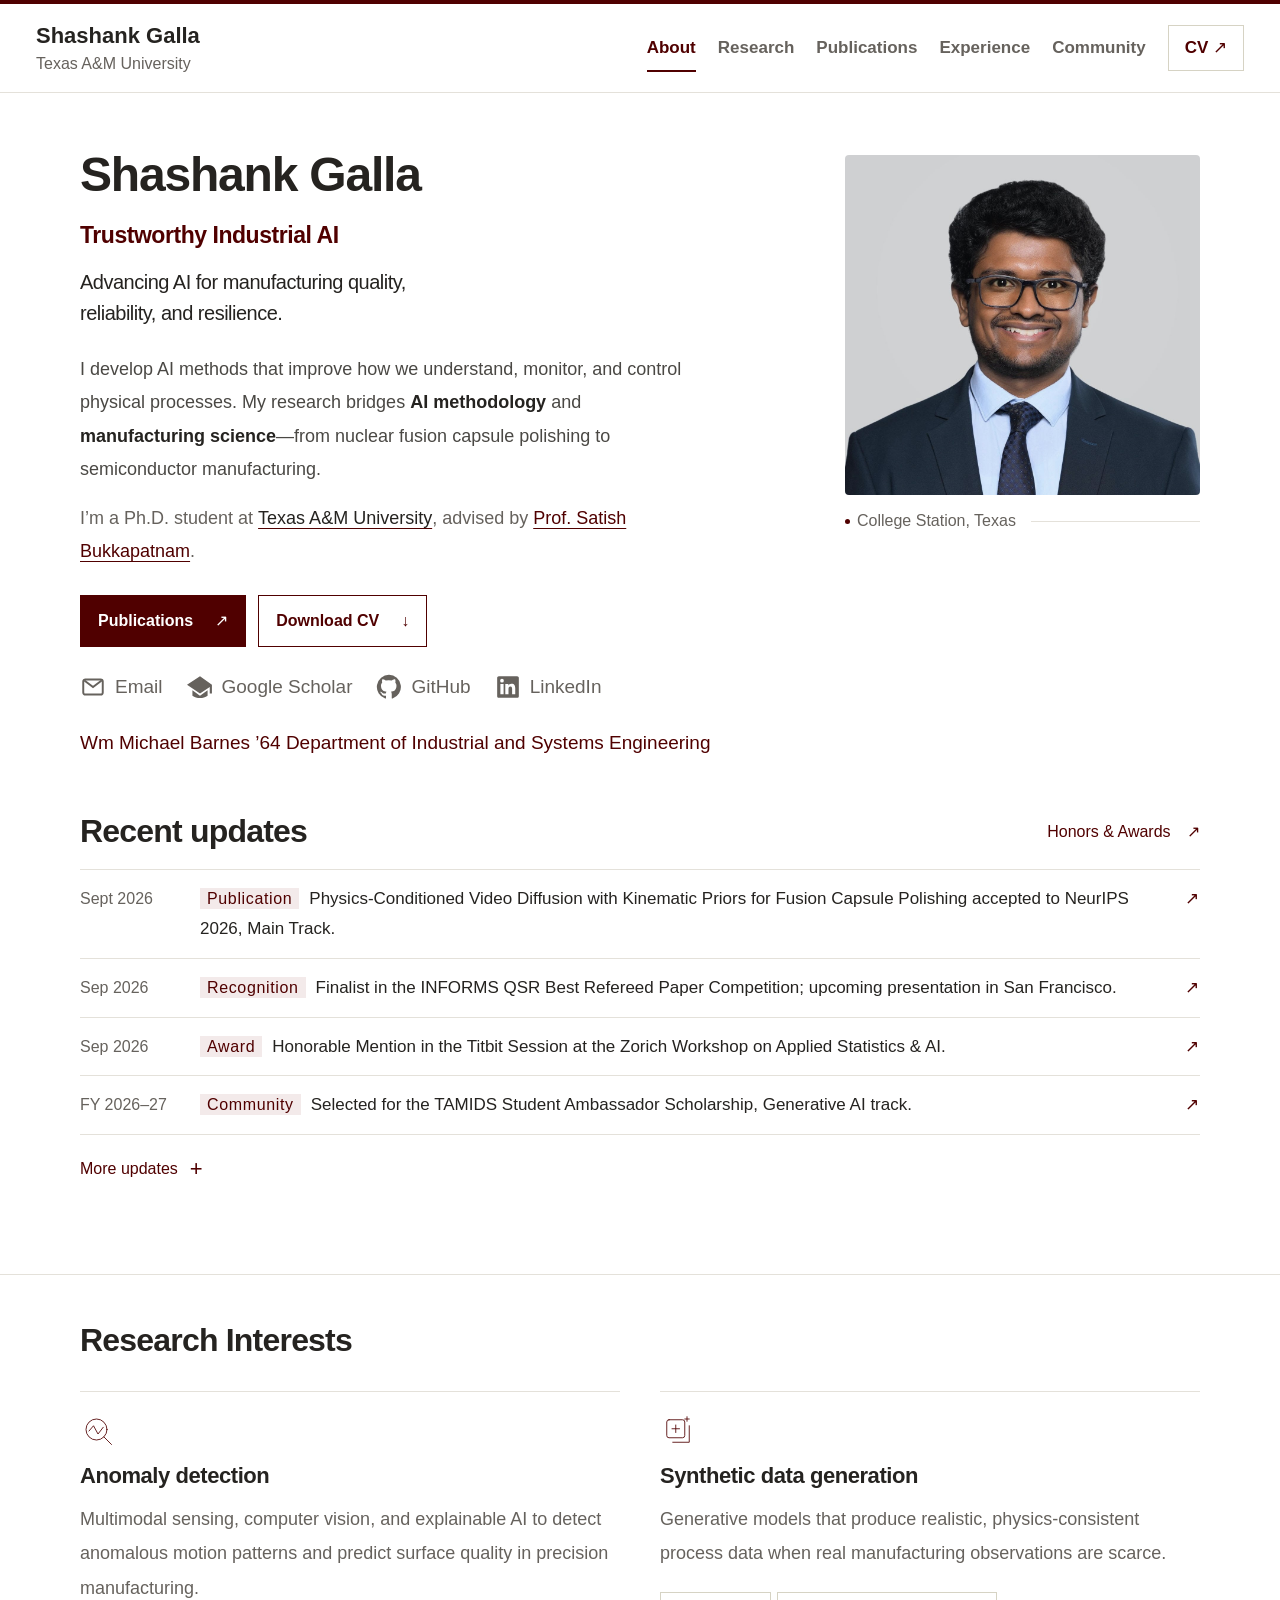
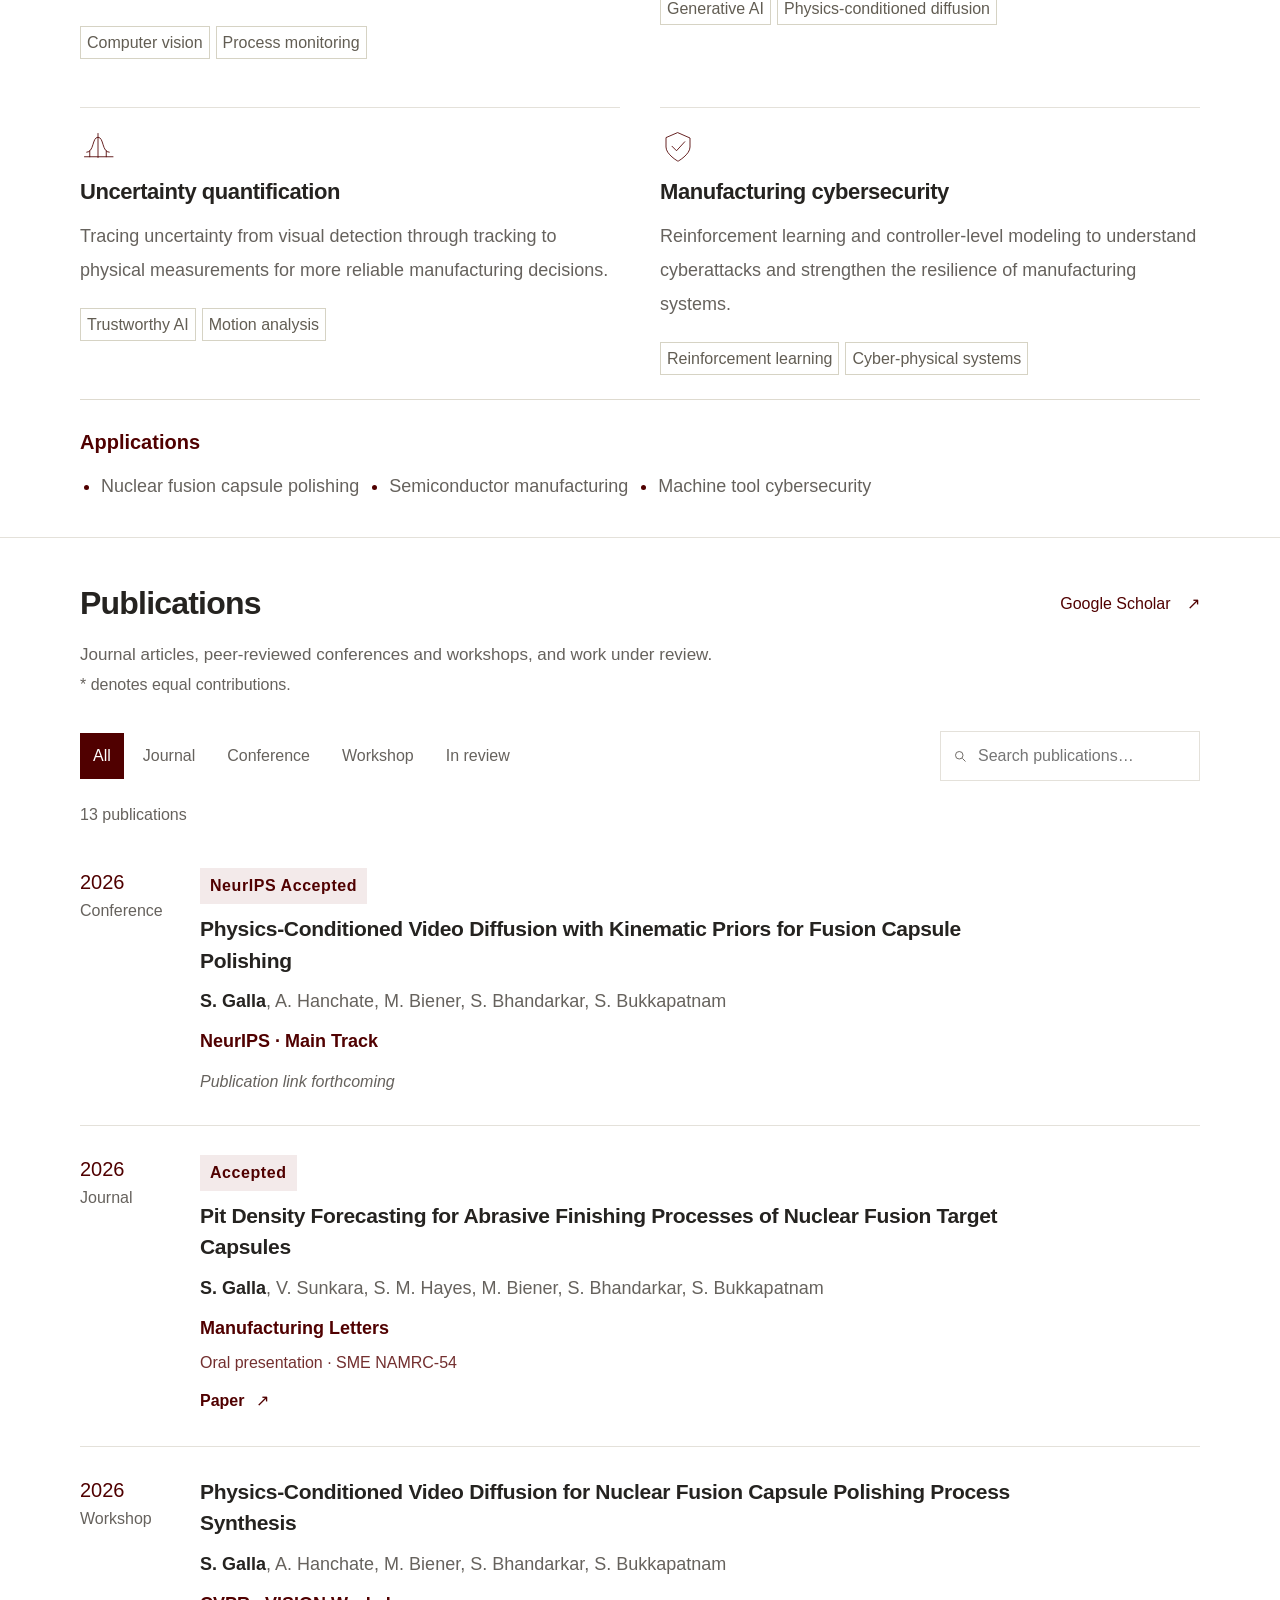
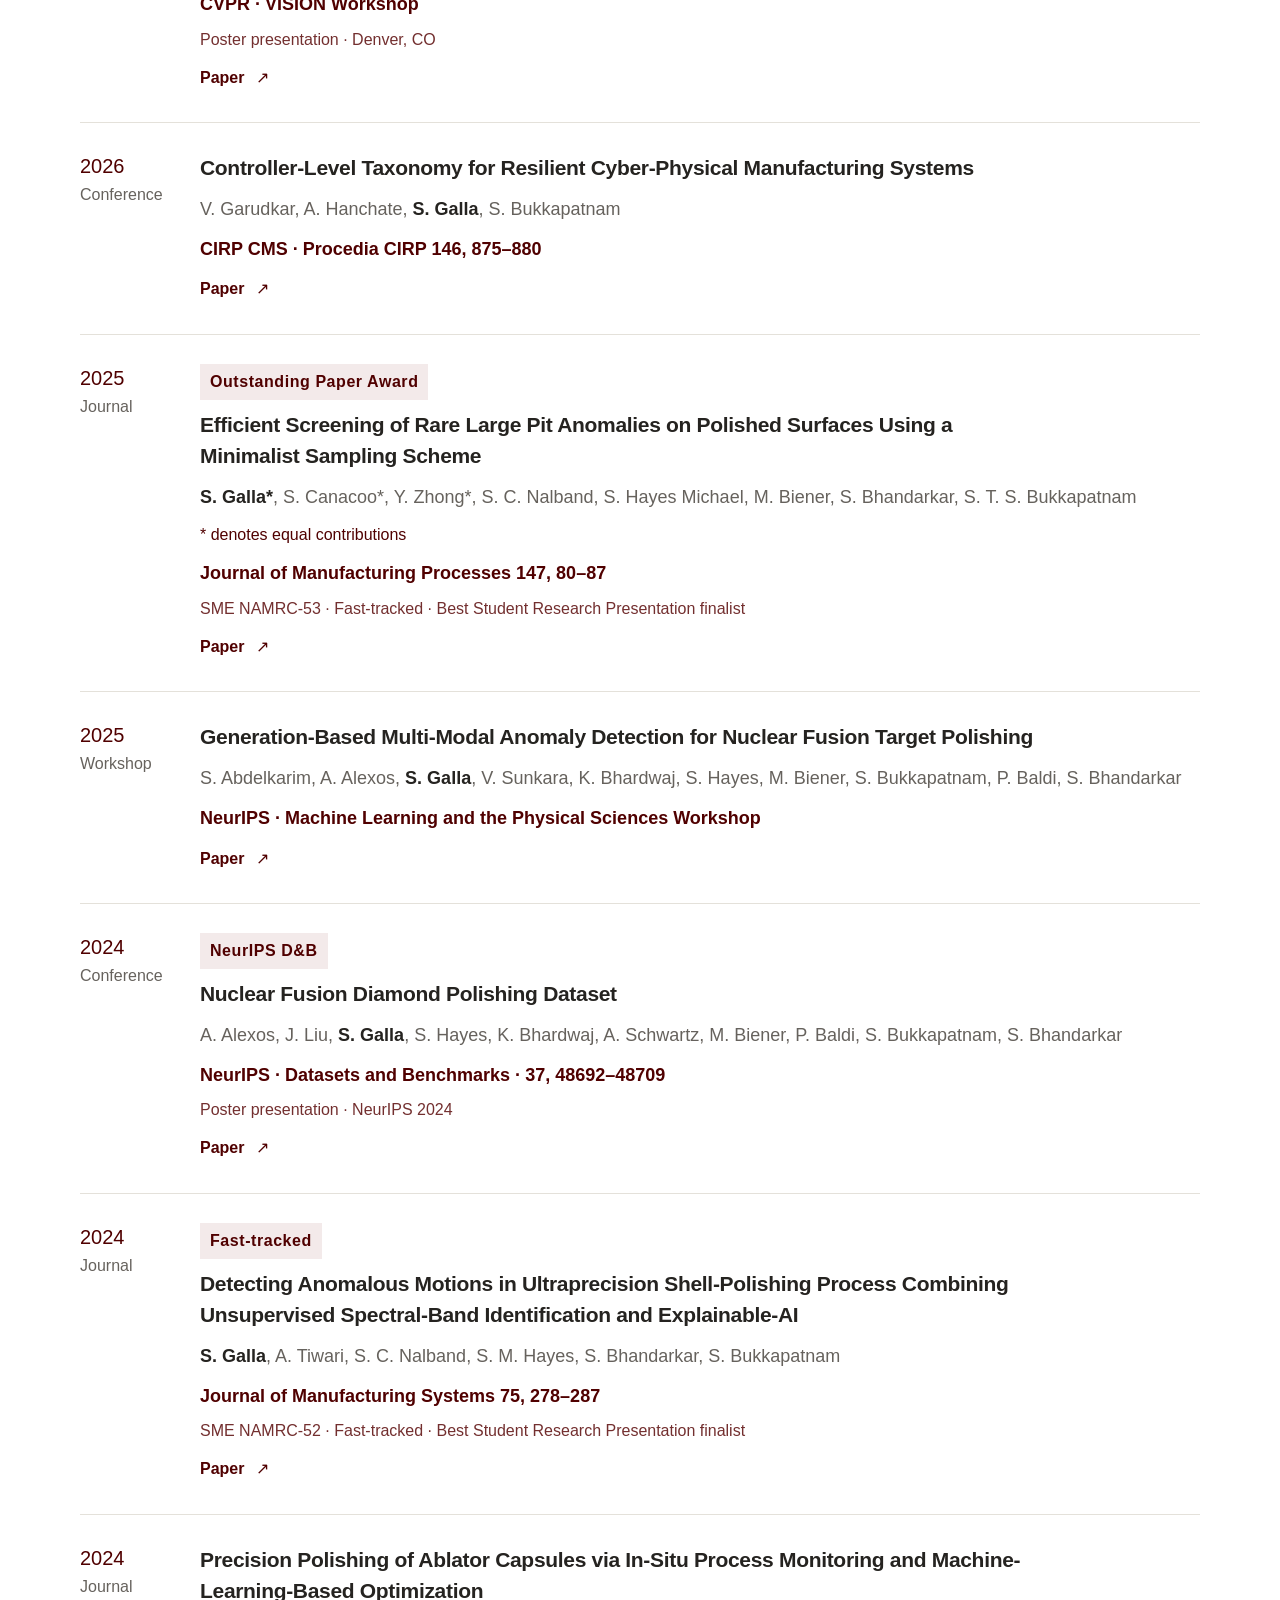
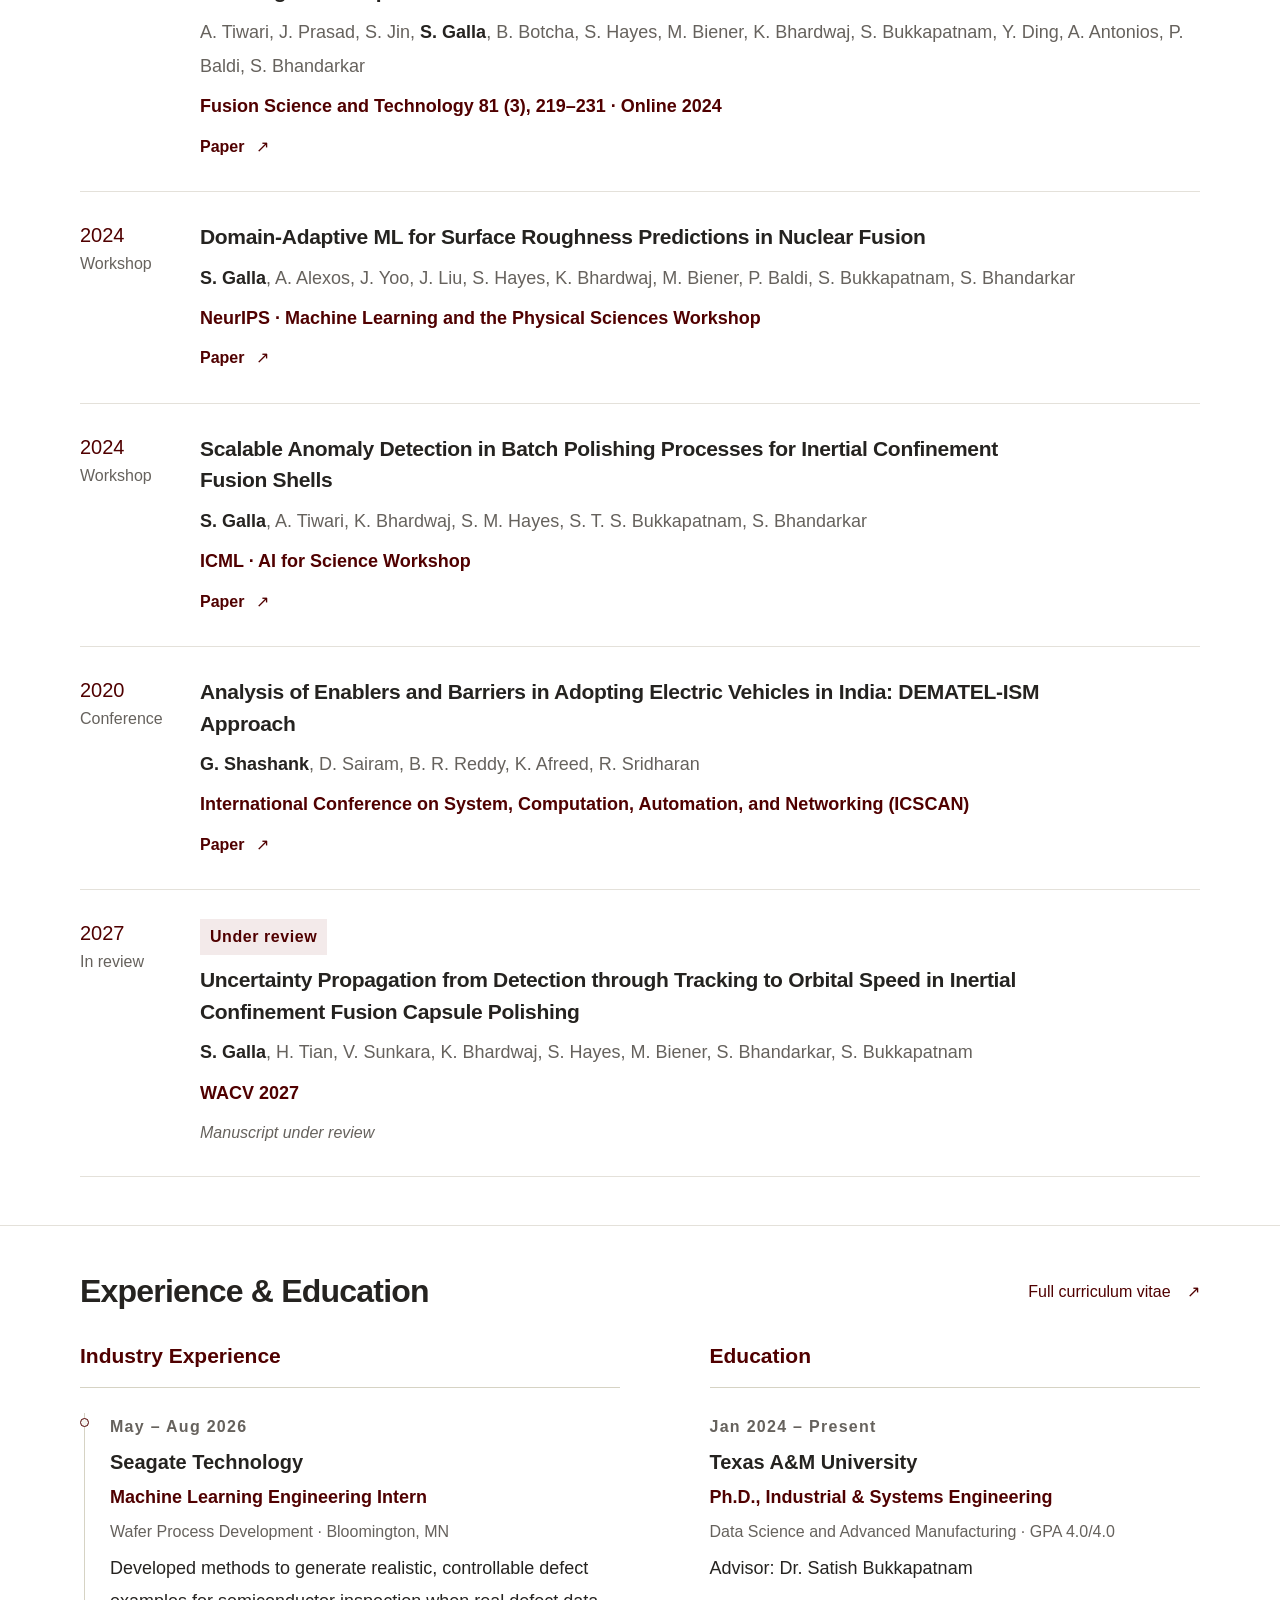
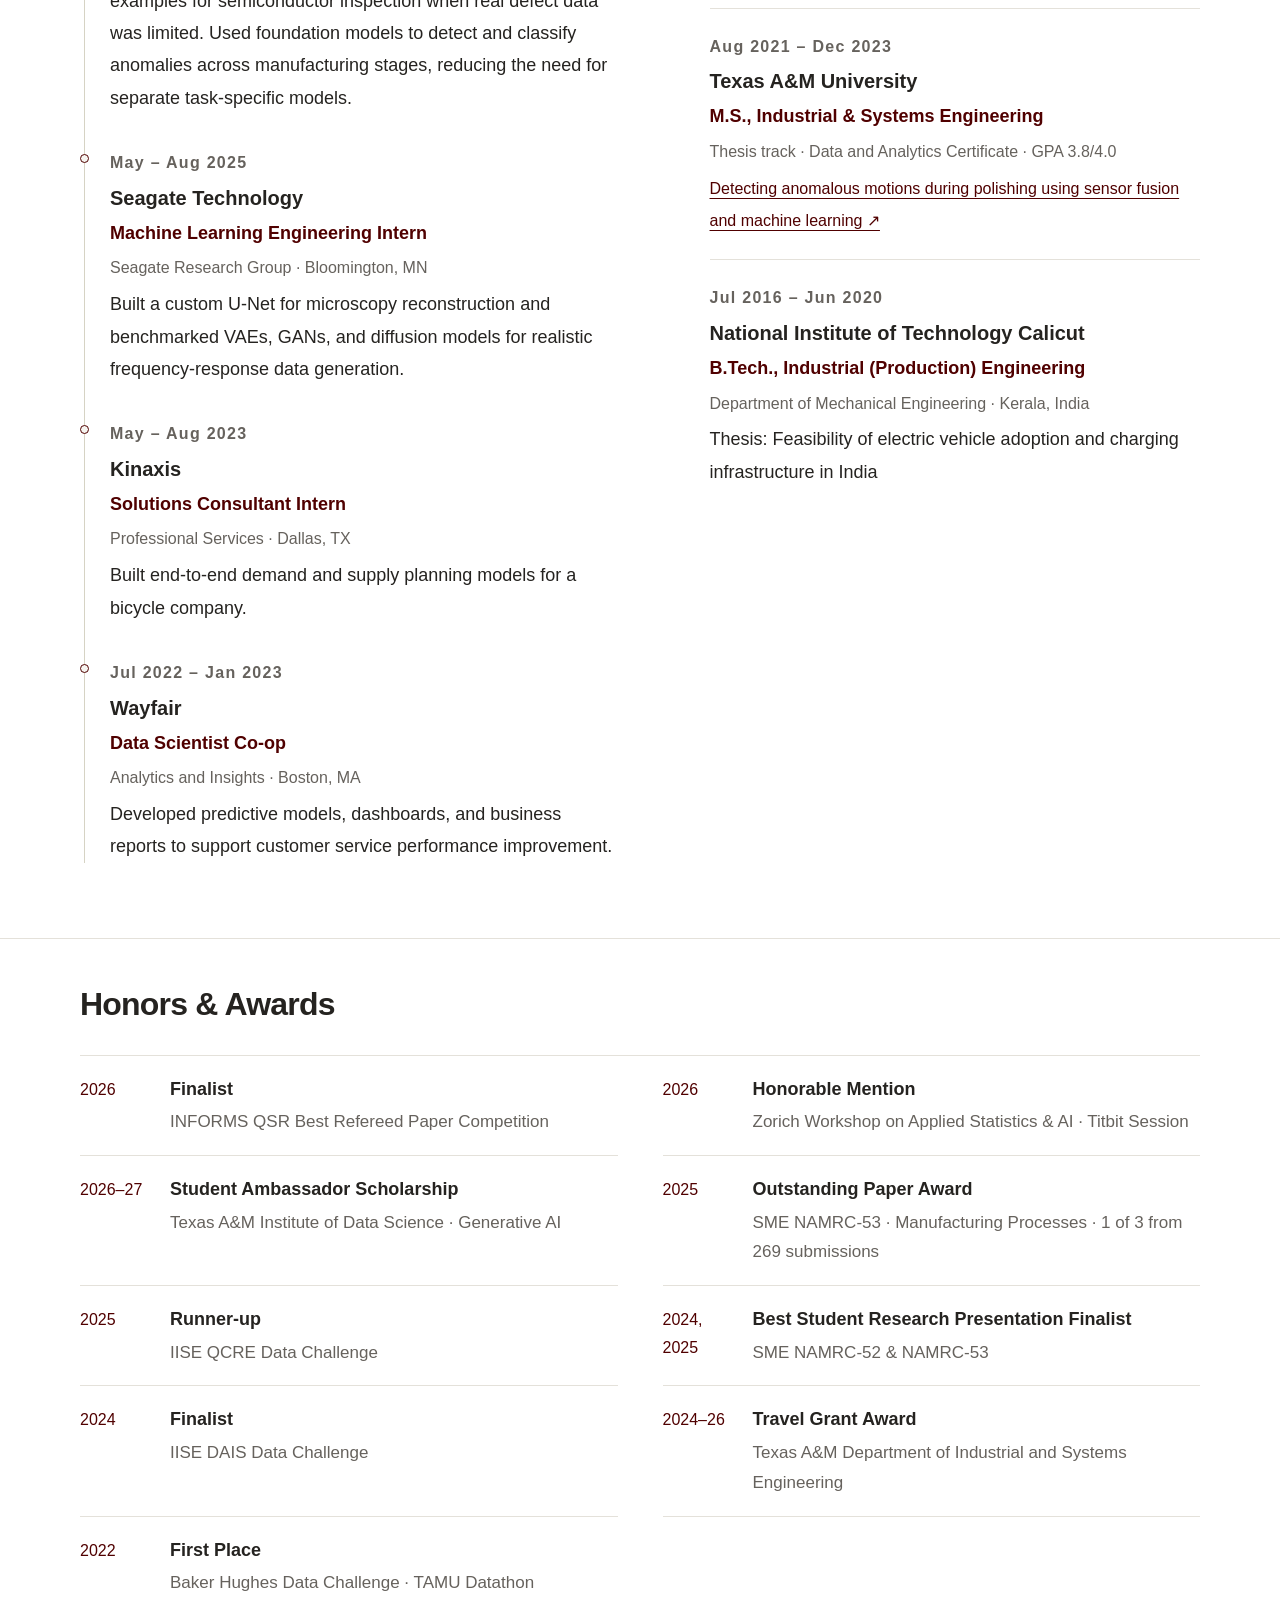
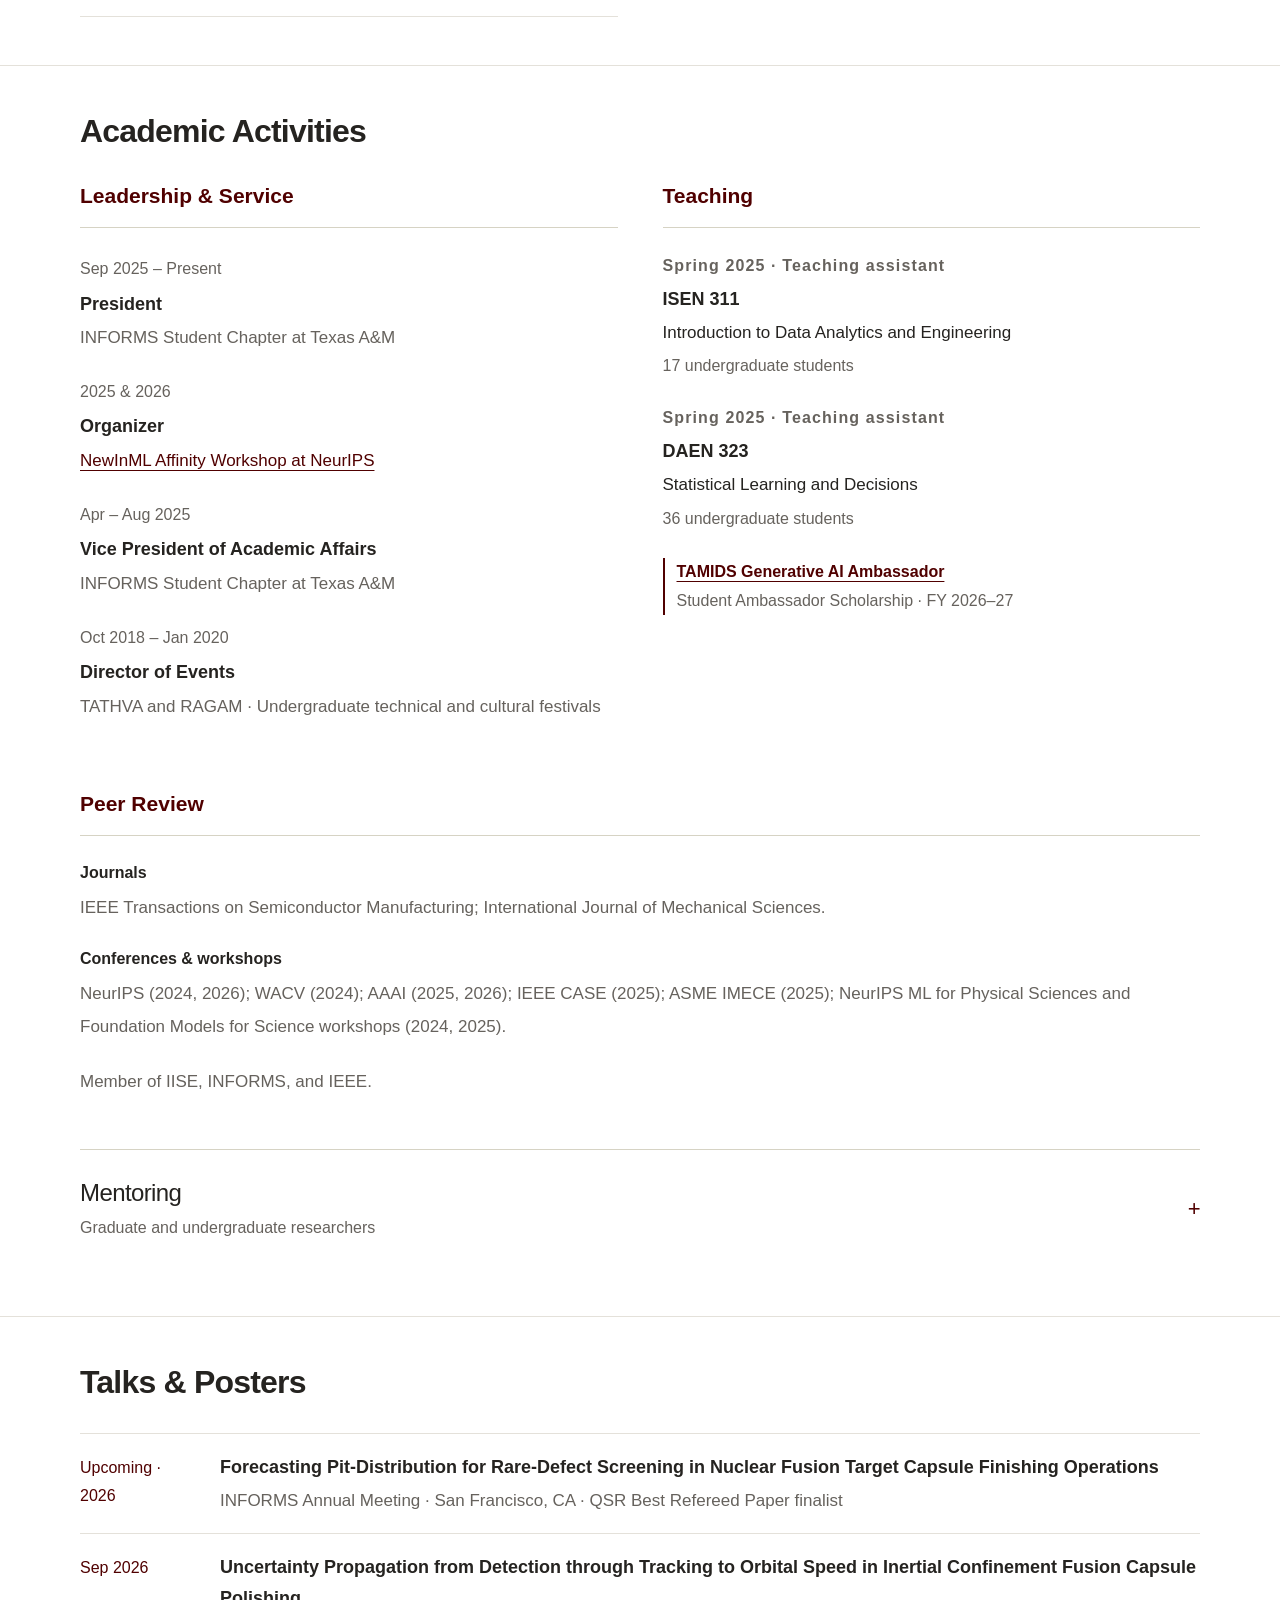
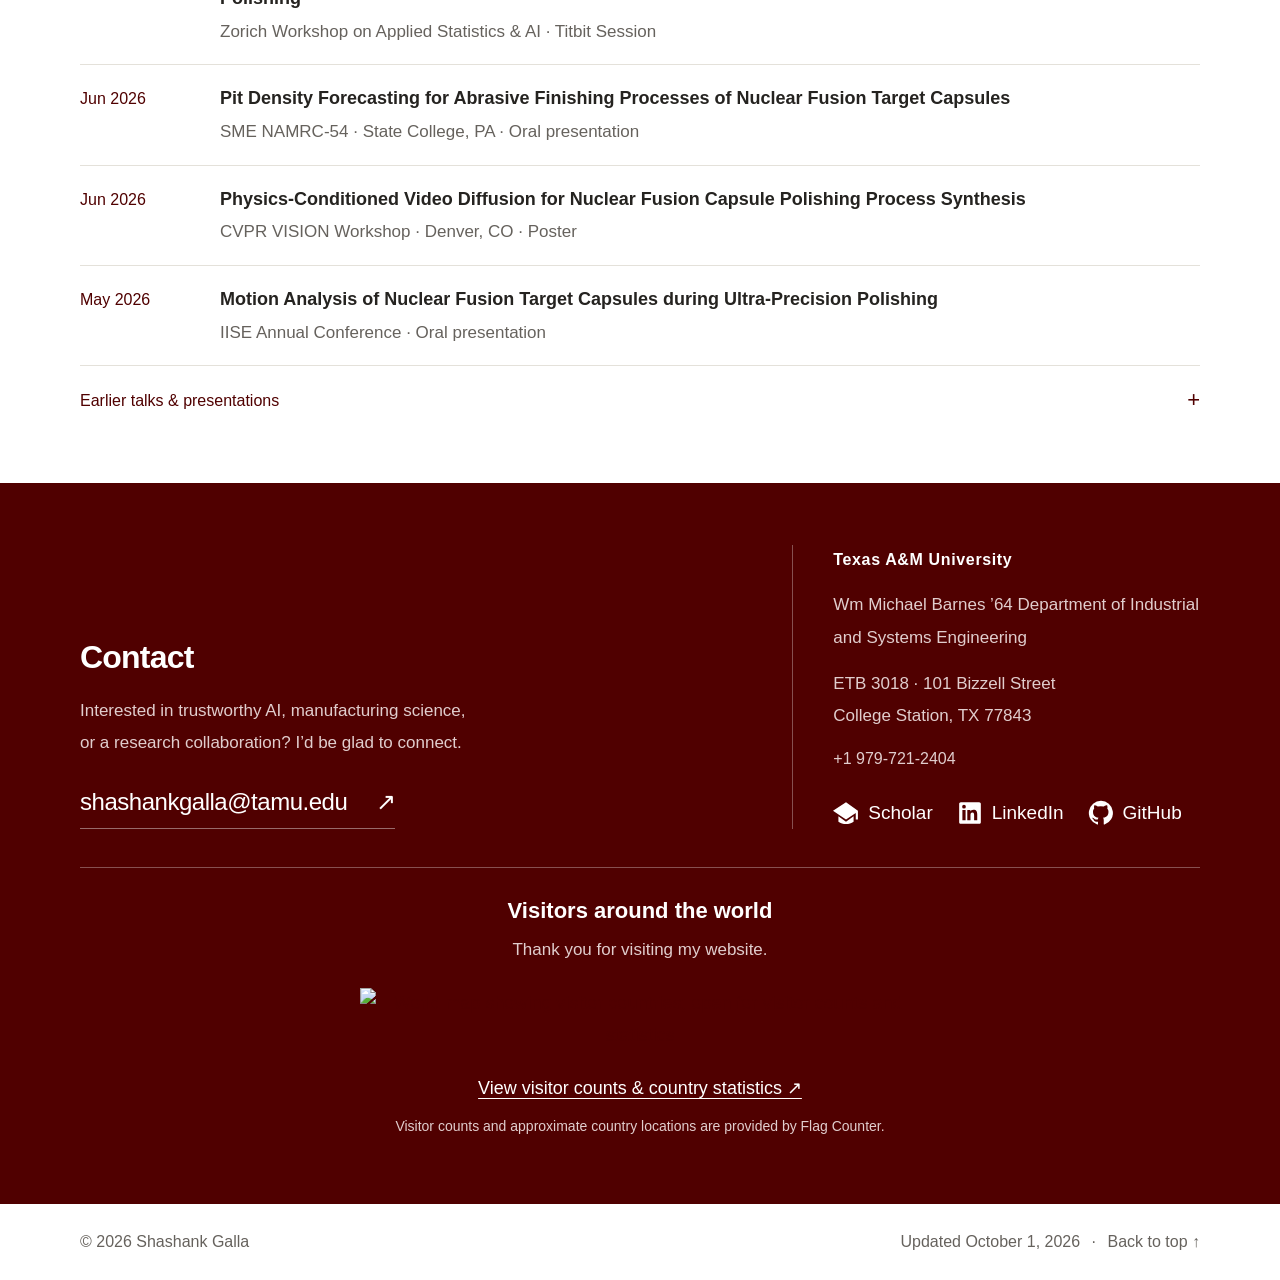
==== commit 1c806580: "Add Pit Density paper link Co-authored-by: Copilot <223556219+Copilot@users.noreply.github.com>" ====
--- a/index.html
+++ b/index.html
@@ -41,7 +41,7 @@
     </section>
     <section class="news-section container" id="news" aria-labelledby="news-title"><div class="section-heading compact"><div><h2 id="news-title">Recent updates</h2></div><a class="text-link" href="#awards">Honors &amp; Awards <span aria-hidden="true">↗</span></a></div><ul class="news-list"><li><time>Sept 2026</time><div><span class="news-tag">Publication</span><a href="#pub-c4" class="">Physics-Conditioned Video Diffusion with Kinematic Priors for Fusion Capsule Polishing accepted to NeurIPS 2026, Main Track.</a></div><span class="news-arrow" aria-hidden="true">↗</span></li><li><time>Sep 2026</time><div><span class="news-tag">Recognition</span><a href="#awards" class="">Finalist in the INFORMS QSR Best Refereed Paper Competition; upcoming presentation in San Francisco.</a></div><span class="news-arrow" aria-hidden="true">↗</span></li><li><time>Sep 2026</time><div><span class="news-tag">Award</span><a href="https://calendar.tamu.edu/statistics/event/387292-2026-zorichs-workshop-on-applied-statistics-ai" class="">Honorable Mention in the Titbit Session at the Zorich Workshop on Applied Statistics &amp; AI.</a></div><span class="news-arrow" aria-hidden="true">↗</span></li><li><time>FY 2026–27</time><div><span class="news-tag">Community</span><a href="#community" class="">Selected for the TAMIDS Student Ambassador Scholarship, Generative AI track.</a></div><span class="news-arrow" aria-hidden="true">↗</span></li></ul><details class="more-news"><summary>More updates <span aria-hidden="true">+</span></summary><ul class="news-list"><li><time>Jun 2026</time><div><span class="news-tag">Talks</span><a href="#talks" class="">Presented research at NAMRC-54 and the CVPR VISION Workshop.</a></div><span class="news-arrow" aria-hidden="true">↗</span></li><li><time>Apr 2026</time><div><span class="news-tag">Talks</span><a href="#talks" class="">Invited SME Manufacturing Edge webinar and guest lecture at Virginia Tech.</a></div><span class="news-arrow" aria-hidden="true">↗</span></li><li><time>Jun 2025</time><div><span class="news-tag">Award</span><a href="#pub-j3" class="">Outstanding Paper Award in Manufacturing Processes at SME NAMRC-53, one of three papers selected from 269 submissions.</a></div><span class="news-arrow" aria-hidden="true">↗</span></li><li><time>May 2025</time><div><span class="news-tag">Award</span><a href="#awards" class="">Runner-up in the IISE QCRE Data Challenge.</a></div><span class="news-arrow" aria-hidden="true">↗</span></li></ul></details></section>
     <section class="research-section" id="research" aria-labelledby="research-title"><div class="container"><div class="section-heading"><div><h2 id="research-title">Research Interests</h2></div></div><div class="research-grid"><article class="research-card"><div class="research-top"><svg viewBox="0 0 48 48" aria-hidden="true"><circle cx="22" cy="22" r="14"/><path d="m32 32 10 10M12 24l6-7 6 11 7-9"/></svg></div><h3>Anomaly detection</h3><p>Multimodal sensing, computer vision, and explainable AI to detect anomalous motion patterns and predict surface quality in precision manufacturing.</p><div class="tags"><span>Computer vision</span><span>Process monitoring</span></div></article><article class="research-card"><div class="research-top"><svg viewBox="0 0 48 48" aria-hidden="true"><rect x="9" y="9" width="24" height="24" rx="3"/><path d="M17 39h22V17M16 21h10m-5-5v10M36 5v6m-3-3h6"/></svg></div><h3>Synthetic data generation</h3><p>Generative models that produce realistic, physics-consistent process data when real manufacturing observations are scarce.</p><div class="tags"><span>Generative AI</span><span>Physics-conditioned diffusion</span></div></article><article class="research-card"><div class="research-top"><svg viewBox="0 0 48 48" aria-hidden="true"><path d="M6 37h38M9 31c10 0 7-20 15-20s5 20 15 20M24 6v32M13 29v8m22-8v8"/></svg></div><h3>Uncertainty quantification</h3><p>Tracing uncertainty from visual detection through tracking to physical measurements for more reliable manufacturing decisions.</p><div class="tags"><span>Trustworthy AI</span><span>Motion analysis</span></div></article><article class="research-card"><div class="research-top"><svg viewBox="0 0 48 48" aria-hidden="true"><path d="m24 5 16 7v12c0 10-16 19-16 19S8 34 8 24V12Z"/><path d="m16 23 6 6 11-12"/></svg></div><h3>Manufacturing cybersecurity</h3><p>Reinforcement learning and controller-level modeling to understand cyberattacks and strengthen the resilience of manufacturing systems.</p><div class="tags"><span>Reinforcement learning</span><span>Cyber-physical systems</span></div></article></div><div class="domain-line"><strong>Applications</strong><ul><li>Nuclear fusion capsule polishing</li><li>Semiconductor manufacturing</li><li>Machine tool cybersecurity</li></ul></div></div></section>
-    <section class="container publications-section" id="publications" aria-labelledby="publications-title"><div class="section-heading"><div><h2 id="publications-title">Publications</h2></div><a class="text-link" href="https://scholar.google.com/citations?user=8NIvDL4AAAAJ&amp;hl=en">Google Scholar <span aria-hidden="true">↗</span></a></div><p class="muted publication-intro">Journal articles, peer-reviewed conferences and workshops, and work under review.<br><span>* denotes equal contributions.</span></p><div class="publication-controls" hidden><div class="filter-group" role="group" aria-label="Filter publications by type"><button type="button" data-filter="All" aria-pressed="true">All</button><button type="button" data-filter="Journal" aria-pressed="false">Journal</button><button type="button" data-filter="Conference" aria-pressed="false">Conference</button><button type="button" data-filter="Workshop" aria-pressed="false">Workshop</button><button type="button" data-filter="In review" aria-pressed="false">In review</button></div><label class="search-field"><span class="sr-only">Search publications by title, author, venue, or year</span><svg viewBox="0 0 24 24" aria-hidden="true"><circle cx="10" cy="10" r="6"/><path d="m15 15 5 5"/></svg><input id="publication-search" type="search" placeholder="Search publications…" autocomplete="off"></label></div><p id="publication-count" class="publication-count" aria-live="polite" aria-atomic="true">13 publications</p><div id="publication-list"><article class="publication" id="pub-c4" data-type="Conference"><div class="publication-year">2026<span>Conference</span></div><div class="publication-body"><span class="badge">NeurIPS Accepted</span><h3>Physics-Conditioned Video Diffusion with Kinematic Priors for Fusion Capsule Polishing</h3><p class="authors"><strong>S. Galla</strong>, A. Hanchate, M. Biener, S. Bhandarkar, S. Bukkapatnam</p><p class="venue">NeurIPS · Main Track</p><span class="paper-pending">Publication link forthcoming</span></div></article><article class="publication" id="pub-j4" data-type="Journal"><div class="publication-year">2026<span>Journal</span></div><div class="publication-body"><span class="badge">Accepted</span><h3>Pit Density Forecasting for Abrasive Finishing Processes of Nuclear Fusion Target Capsules</h3><p class="authors"><strong>S. Galla</strong>, V. Sunkara, S. M. Hayes, M. Biener, S. Bhandarkar, S. Bukkapatnam</p><p class="venue">Manufacturing Letters</p><p class="publication-note">Oral presentation · SME NAMRC-54</p><span class="paper-pending">Publication link forthcoming</span></div></article><article class="publication" id="pub-w4" data-type="Workshop"><div class="publication-year">2026<span>Workshop</span></div><div class="publication-body"><h3><a href="https://openaccess.thecvf.com/content/CVPR2026W/VISION26/html/Galla_Physics-Conditioned_Video_Diffusion_for_Nuclear_Fusion_Capsule_Polishing_Process_Synthesis_CVPRW_2026_paper.html" class="">Physics-Conditioned Video Diffusion for Nuclear Fusion Capsule Polishing Process Synthesis</a></h3><p class="authors"><strong>S. Galla</strong>, A. Hanchate, M. Biener, S. Bhandarkar, S. Bukkapatnam</p><p class="venue">CVPR · VISION Workshop</p><p class="publication-note">Poster presentation · Denver, CO</p><a href="https://openaccess.thecvf.com/content/CVPR2026W/VISION26/html/Galla_Physics-Conditioned_Video_Diffusion_for_Nuclear_Fusion_Capsule_Polishing_Process_Synthesis_CVPRW_2026_paper.html" class="paper-link">Paper <span aria-hidden="true">↗</span></a></div></article><article class="publication" id="pub-c3" data-type="Conference"><div class="publication-year">2026<span>Conference</span></div><div class="publication-body"><h3><a href="https://www.sciencedirect.com/science/article/pii/S2212827126012369" class="">Controller-Level Taxonomy for Resilient Cyber-Physical Manufacturing Systems</a></h3><p class="authors">V. Garudkar, A. Hanchate, <strong>S. Galla</strong>, S. Bukkapatnam</p><p class="venue">CIRP CMS · Procedia CIRP 146, 875–880</p><a href="https://www.sciencedirect.com/science/article/pii/S2212827126012369" class="paper-link">Paper <span aria-hidden="true">↗</span></a></div></article><article class="publication" id="pub-j3" data-type="Journal"><div class="publication-year">2025<span>Journal</span></div><div class="publication-body"><span class="badge">Outstanding Paper Award</span><h3><a href="https://doi.org/10.1016/j.jmapro.2025.03.115" class="">Efficient Screening of Rare Large Pit Anomalies on Polished Surfaces Using a Minimalist Sampling Scheme</a></h3><p class="authors"><strong>S. Galla*</strong>, S. Canacoo*, Y. Zhong*, S. C. Nalband, S. Hayes Michael, M. Biener, S. Bhandarkar, S. T. S. Bukkapatnam<span class="equal-contribution">* denotes equal contributions</span></p><p class="venue">Journal of Manufacturing Processes 147, 80–87</p><p class="publication-note">SME NAMRC-53 · Fast-tracked · Best Student Research Presentation finalist</p><a href="https://doi.org/10.1016/j.jmapro.2025.03.115" class="paper-link">Paper <span aria-hidden="true">↗</span></a></div></article><article class="publication" id="pub-w3" data-type="Workshop"><div class="publication-year">2025<span>Workshop</span></div><div class="publication-body"><h3><a href="https://ml4physicalsciences.github.io/2025/files/NeurIPS_ML4PS_2025_230.pdf" class="">Generation-Based Multi-Modal Anomaly Detection for Nuclear Fusion Target Polishing</a></h3><p class="authors">S. Abdelkarim, A. Alexos, <strong>S. Galla</strong>, V. Sunkara, K. Bhardwaj, S. Hayes, M. Biener, S. Bukkapatnam, P. Baldi, S. Bhandarkar</p><p class="venue">NeurIPS · Machine Learning and the Physical Sciences Workshop</p><a href="https://ml4physicalsciences.github.io/2025/files/NeurIPS_ML4PS_2025_230.pdf" class="paper-link">Paper <span aria-hidden="true">↗</span></a></div></article><article class="publication" id="pub-c2" data-type="Conference"><div class="publication-year">2024<span>Conference</span></div><div class="publication-body"><span class="badge">NeurIPS D&amp;B</span><h3><a href="https://proceedings.neurips.cc/paper_files/paper/2024/hash/578dbd6ddd458c08f623e15c9f1c1ce8-Abstract-Datasets_and_Benchmarks_Track.html" class="">Nuclear Fusion Diamond Polishing Dataset</a></h3><p class="authors">A. Alexos, J. Liu, <strong>S. Galla</strong>, S. Hayes, K. Bhardwaj, A. Schwartz, M. Biener, P. Baldi, S. Bukkapatnam, S. Bhandarkar</p><p class="venue">NeurIPS · Datasets and Benchmarks · 37, 48692–48709</p><p class="publication-note">Poster presentation · NeurIPS 2024</p><a href="https://proceedings.neurips.cc/paper_files/paper/2024/hash/578dbd6ddd458c08f623e15c9f1c1ce8-Abstract-Datasets_and_Benchmarks_Track.html" class="paper-link">Paper <span aria-hidden="true">↗</span></a></div></article><article class="publication" id="pub-j2" data-type="Journal"><div class="publication-year">2024<span>Journal</span></div><div class="publication-body"><span class="badge">Fast-tracked</span><h3><a href="https://doi.org/10.1016/j.jmsy.2024.04.004" class="">Detecting Anomalous Motions in Ultraprecision Shell-Polishing Process Combining Unsupervised Spectral-Band Identification and Explainable-AI</a></h3><p class="authors"><strong>S. Galla</strong>, A. Tiwari, S. C. Nalband, S. M. Hayes, S. Bhandarkar, S. Bukkapatnam</p><p class="venue">Journal of Manufacturing Systems 75, 278–287</p><p class="publication-note">SME NAMRC-52 · Fast-tracked · Best Student Research Presentation finalist</p><a href="https://doi.org/10.1016/j.jmsy.2024.04.004" class="paper-link">Paper <span aria-hidden="true">↗</span></a></div></article><article class="publication" id="pub-j1" data-type="Journal"><div class="publication-year">2024<span>Journal</span></div><div class="publication-body"><h3><a href="https://doi.org/10.1080/15361055.2024.2385224" class="">Precision Polishing of Ablator Capsules via In-Situ Process Monitoring and Machine-Learning-Based Optimization</a></h3><p class="authors">A. Tiwari, J. Prasad, S. Jin, <strong>S. Galla</strong>, B. Botcha, S. Hayes, M. Biener, K. Bhardwaj, S. Bukkapatnam, Y. Ding, A. Antonios, P. Baldi, S. Bhandarkar</p><p class="venue">Fusion Science and Technology 81 (3), 219–231 · Online 2024</p><a href="https://doi.org/10.1080/15361055.2024.2385224" class="paper-link">Paper <span aria-hidden="true">↗</span></a></div></article><article class="publication" id="pub-w2" data-type="Workshop"><div class="publication-year">2024<span>Workshop</span></div><div class="publication-body"><h3><a href="https://ml4physicalsciences.github.io/2024/files/NeurIPS_ML4PS_2024_121.pdf" class="">Domain-Adaptive ML for Surface Roughness Predictions in Nuclear Fusion</a></h3><p class="authors"><strong>S. Galla</strong>, A. Alexos, J. Yoo, J. Liu, S. Hayes, K. Bhardwaj, M. Biener, P. Baldi, S. Bukkapatnam, S. Bhandarkar</p><p class="venue">NeurIPS · Machine Learning and the Physical Sciences Workshop</p><a href="https://ml4physicalsciences.github.io/2024/files/NeurIPS_ML4PS_2024_121.pdf" class="paper-link">Paper <span aria-hidden="true">↗</span></a></div></article><article class="publication" id="pub-w1" data-type="Workshop"><div class="publication-year">2024<span>Workshop</span></div><div class="publication-body"><h3><a href="https://openreview.net/forum?id=j3gVxXYWDI" class="">Scalable Anomaly Detection in Batch Polishing Processes for Inertial Confinement Fusion Shells</a></h3><p class="authors"><strong>S. Galla</strong>, A. Tiwari, K. Bhardwaj, S. M. Hayes, S. T. S. Bukkapatnam, S. Bhandarkar</p><p class="venue">ICML · AI for Science Workshop</p><a href="https://openreview.net/forum?id=j3gVxXYWDI" class="paper-link">Paper <span aria-hidden="true">↗</span></a></div></article><article class="publication" id="pub-c1" data-type="Conference"><div class="publication-year">2020<span>Conference</span></div><div class="publication-body"><h3><a href="https://ieeexplore.ieee.org/abstract/document/9262394" class="">Analysis of Enablers and Barriers in Adopting Electric Vehicles in India: DEMATEL-ISM Approach</a></h3><p class="authors"><strong>G. Shashank</strong>, D. Sairam, B. R. Reddy, K. Afreed, R. Sridharan</p><p class="venue">International Conference on System, Computation, Automation, and Networking (ICSCAN)</p><a href="https://ieeexplore.ieee.org/abstract/document/9262394" class="paper-link">Paper <span aria-hidden="true">↗</span></a></div></article><article class="publication" id="pub-r1" data-type="In review"><div class="publication-year">2027<span>In review</span></div><div class="publication-body"><span class="badge">Under review</span><h3>Uncertainty Propagation from Detection through Tracking to Orbital Speed in Inertial Confinement Fusion Capsule Polishing</h3><p class="authors"><strong>S. Galla</strong>, H. Tian, V. Sunkara, K. Bhardwaj, S. Hayes, M. Biener, S. Bhandarkar, S. Bukkapatnam</p><p class="venue">WACV 2027</p><span class="paper-pending">Manuscript under review</span></div></article></div><p id="no-results" hidden>No publications match your search. Try another keyword or choose “All.”</p></section>
+    <section class="container publications-section" id="publications" aria-labelledby="publications-title"><div class="section-heading"><div><h2 id="publications-title">Publications</h2></div><a class="text-link" href="https://scholar.google.com/citations?user=8NIvDL4AAAAJ&amp;hl=en">Google Scholar <span aria-hidden="true">↗</span></a></div><p class="muted publication-intro">Journal articles, peer-reviewed conferences and workshops, and work under review.<br><span>* denotes equal contributions.</span></p><div class="publication-controls" hidden><div class="filter-group" role="group" aria-label="Filter publications by type"><button type="button" data-filter="All" aria-pressed="true">All</button><button type="button" data-filter="Journal" aria-pressed="false">Journal</button><button type="button" data-filter="Conference" aria-pressed="false">Conference</button><button type="button" data-filter="Workshop" aria-pressed="false">Workshop</button><button type="button" data-filter="In review" aria-pressed="false">In review</button></div><label class="search-field"><span class="sr-only">Search publications by title, author, venue, or year</span><svg viewBox="0 0 24 24" aria-hidden="true"><circle cx="10" cy="10" r="6"/><path d="m15 15 5 5"/></svg><input id="publication-search" type="search" placeholder="Search publications…" autocomplete="off"></label></div><p id="publication-count" class="publication-count" aria-live="polite" aria-atomic="true">13 publications</p><div id="publication-list"><article class="publication" id="pub-c4" data-type="Conference"><div class="publication-year">2026<span>Conference</span></div><div class="publication-body"><span class="badge">NeurIPS Accepted</span><h3>Physics-Conditioned Video Diffusion with Kinematic Priors for Fusion Capsule Polishing</h3><p class="authors"><strong>S. Galla</strong>, A. Hanchate, M. Biener, S. Bhandarkar, S. Bukkapatnam</p><p class="venue">NeurIPS · Main Track</p><span class="paper-pending">Publication link forthcoming</span></div></article><article class="publication" id="pub-j4" data-type="Journal"><div class="publication-year">2026<span>Journal</span></div><div class="publication-body"><span class="badge">Accepted</span><h3><a href="https://www.sciencedirect.com/science/article/pii/S2213846326001094" class="">Pit Density Forecasting for Abrasive Finishing Processes of Nuclear Fusion Target Capsules</a></h3><p class="authors"><strong>S. Galla</strong>, V. Sunkara, S. M. Hayes, M. Biener, S. Bhandarkar, S. Bukkapatnam</p><p class="venue">Manufacturing Letters</p><p class="publication-note">Oral presentation · SME NAMRC-54</p><a href="https://www.sciencedirect.com/science/article/pii/S2213846326001094" class="paper-link">Paper <span aria-hidden="true">↗</span></a></div></article><article class="publication" id="pub-w4" data-type="Workshop"><div class="publication-year">2026<span>Workshop</span></div><div class="publication-body"><h3><a href="https://openaccess.thecvf.com/content/CVPR2026W/VISION26/html/Galla_Physics-Conditioned_Video_Diffusion_for_Nuclear_Fusion_Capsule_Polishing_Process_Synthesis_CVPRW_2026_paper.html" class="">Physics-Conditioned Video Diffusion for Nuclear Fusion Capsule Polishing Process Synthesis</a></h3><p class="authors"><strong>S. Galla</strong>, A. Hanchate, M. Biener, S. Bhandarkar, S. Bukkapatnam</p><p class="venue">CVPR · VISION Workshop</p><p class="publication-note">Poster presentation · Denver, CO</p><a href="https://openaccess.thecvf.com/content/CVPR2026W/VISION26/html/Galla_Physics-Conditioned_Video_Diffusion_for_Nuclear_Fusion_Capsule_Polishing_Process_Synthesis_CVPRW_2026_paper.html" class="paper-link">Paper <span aria-hidden="true">↗</span></a></div></article><article class="publication" id="pub-c3" data-type="Conference"><div class="publication-year">2026<span>Conference</span></div><div class="publication-body"><h3><a href="https://www.sciencedirect.com/science/article/pii/S2212827126012369" class="">Controller-Level Taxonomy for Resilient Cyber-Physical Manufacturing Systems</a></h3><p class="authors">V. Garudkar, A. Hanchate, <strong>S. Galla</strong>, S. Bukkapatnam</p><p class="venue">CIRP CMS · Procedia CIRP 146, 875–880</p><a href="https://www.sciencedirect.com/science/article/pii/S2212827126012369" class="paper-link">Paper <span aria-hidden="true">↗</span></a></div></article><article class="publication" id="pub-j3" data-type="Journal"><div class="publication-year">2025<span>Journal</span></div><div class="publication-body"><span class="badge">Outstanding Paper Award</span><h3><a href="https://doi.org/10.1016/j.jmapro.2025.03.115" class="">Efficient Screening of Rare Large Pit Anomalies on Polished Surfaces Using a Minimalist Sampling Scheme</a></h3><p class="authors"><strong>S. Galla*</strong>, S. Canacoo*, Y. Zhong*, S. C. Nalband, S. Hayes Michael, M. Biener, S. Bhandarkar, S. T. S. Bukkapatnam<span class="equal-contribution">* denotes equal contributions</span></p><p class="venue">Journal of Manufacturing Processes 147, 80–87</p><p class="publication-note">SME NAMRC-53 · Fast-tracked · Best Student Research Presentation finalist</p><a href="https://doi.org/10.1016/j.jmapro.2025.03.115" class="paper-link">Paper <span aria-hidden="true">↗</span></a></div></article><article class="publication" id="pub-w3" data-type="Workshop"><div class="publication-year">2025<span>Workshop</span></div><div class="publication-body"><h3><a href="https://ml4physicalsciences.github.io/2025/files/NeurIPS_ML4PS_2025_230.pdf" class="">Generation-Based Multi-Modal Anomaly Detection for Nuclear Fusion Target Polishing</a></h3><p class="authors">S. Abdelkarim, A. Alexos, <strong>S. Galla</strong>, V. Sunkara, K. Bhardwaj, S. Hayes, M. Biener, S. Bukkapatnam, P. Baldi, S. Bhandarkar</p><p class="venue">NeurIPS · Machine Learning and the Physical Sciences Workshop</p><a href="https://ml4physicalsciences.github.io/2025/files/NeurIPS_ML4PS_2025_230.pdf" class="paper-link">Paper <span aria-hidden="true">↗</span></a></div></article><article class="publication" id="pub-c2" data-type="Conference"><div class="publication-year">2024<span>Conference</span></div><div class="publication-body"><span class="badge">NeurIPS D&amp;B</span><h3><a href="https://proceedings.neurips.cc/paper_files/paper/2024/hash/578dbd6ddd458c08f623e15c9f1c1ce8-Abstract-Datasets_and_Benchmarks_Track.html" class="">Nuclear Fusion Diamond Polishing Dataset</a></h3><p class="authors">A. Alexos, J. Liu, <strong>S. Galla</strong>, S. Hayes, K. Bhardwaj, A. Schwartz, M. Biener, P. Baldi, S. Bukkapatnam, S. Bhandarkar</p><p class="venue">NeurIPS · Datasets and Benchmarks · 37, 48692–48709</p><p class="publication-note">Poster presentation · NeurIPS 2024</p><a href="https://proceedings.neurips.cc/paper_files/paper/2024/hash/578dbd6ddd458c08f623e15c9f1c1ce8-Abstract-Datasets_and_Benchmarks_Track.html" class="paper-link">Paper <span aria-hidden="true">↗</span></a></div></article><article class="publication" id="pub-j2" data-type="Journal"><div class="publication-year">2024<span>Journal</span></div><div class="publication-body"><span class="badge">Fast-tracked</span><h3><a href="https://doi.org/10.1016/j.jmsy.2024.04.004" class="">Detecting Anomalous Motions in Ultraprecision Shell-Polishing Process Combining Unsupervised Spectral-Band Identification and Explainable-AI</a></h3><p class="authors"><strong>S. Galla</strong>, A. Tiwari, S. C. Nalband, S. M. Hayes, S. Bhandarkar, S. Bukkapatnam</p><p class="venue">Journal of Manufacturing Systems 75, 278–287</p><p class="publication-note">SME NAMRC-52 · Fast-tracked · Best Student Research Presentation finalist</p><a href="https://doi.org/10.1016/j.jmsy.2024.04.004" class="paper-link">Paper <span aria-hidden="true">↗</span></a></div></article><article class="publication" id="pub-j1" data-type="Journal"><div class="publication-year">2024<span>Journal</span></div><div class="publication-body"><h3><a href="https://doi.org/10.1080/15361055.2024.2385224" class="">Precision Polishing of Ablator Capsules via In-Situ Process Monitoring and Machine-Learning-Based Optimization</a></h3><p class="authors">A. Tiwari, J. Prasad, S. Jin, <strong>S. Galla</strong>, B. Botcha, S. Hayes, M. Biener, K. Bhardwaj, S. Bukkapatnam, Y. Ding, A. Antonios, P. Baldi, S. Bhandarkar</p><p class="venue">Fusion Science and Technology 81 (3), 219–231 · Online 2024</p><a href="https://doi.org/10.1080/15361055.2024.2385224" class="paper-link">Paper <span aria-hidden="true">↗</span></a></div></article><article class="publication" id="pub-w2" data-type="Workshop"><div class="publication-year">2024<span>Workshop</span></div><div class="publication-body"><h3><a href="https://ml4physicalsciences.github.io/2024/files/NeurIPS_ML4PS_2024_121.pdf" class="">Domain-Adaptive ML for Surface Roughness Predictions in Nuclear Fusion</a></h3><p class="authors"><strong>S. Galla</strong>, A. Alexos, J. Yoo, J. Liu, S. Hayes, K. Bhardwaj, M. Biener, P. Baldi, S. Bukkapatnam, S. Bhandarkar</p><p class="venue">NeurIPS · Machine Learning and the Physical Sciences Workshop</p><a href="https://ml4physicalsciences.github.io/2024/files/NeurIPS_ML4PS_2024_121.pdf" class="paper-link">Paper <span aria-hidden="true">↗</span></a></div></article><article class="publication" id="pub-w1" data-type="Workshop"><div class="publication-year">2024<span>Workshop</span></div><div class="publication-body"><h3><a href="https://openreview.net/forum?id=j3gVxXYWDI" class="">Scalable Anomaly Detection in Batch Polishing Processes for Inertial Confinement Fusion Shells</a></h3><p class="authors"><strong>S. Galla</strong>, A. Tiwari, K. Bhardwaj, S. M. Hayes, S. T. S. Bukkapatnam, S. Bhandarkar</p><p class="venue">ICML · AI for Science Workshop</p><a href="https://openreview.net/forum?id=j3gVxXYWDI" class="paper-link">Paper <span aria-hidden="true">↗</span></a></div></article><article class="publication" id="pub-c1" data-type="Conference"><div class="publication-year">2020<span>Conference</span></div><div class="publication-body"><h3><a href="https://ieeexplore.ieee.org/abstract/document/9262394" class="">Analysis of Enablers and Barriers in Adopting Electric Vehicles in India: DEMATEL-ISM Approach</a></h3><p class="authors"><strong>G. Shashank</strong>, D. Sairam, B. R. Reddy, K. Afreed, R. Sridharan</p><p class="venue">International Conference on System, Computation, Automation, and Networking (ICSCAN)</p><a href="https://ieeexplore.ieee.org/abstract/document/9262394" class="paper-link">Paper <span aria-hidden="true">↗</span></a></div></article><article class="publication" id="pub-r1" data-type="In review"><div class="publication-year">2027<span>In review</span></div><div class="publication-body"><span class="badge">Under review</span><h3>Uncertainty Propagation from Detection through Tracking to Orbital Speed in Inertial Confinement Fusion Capsule Polishing</h3><p class="authors"><strong>S. Galla</strong>, H. Tian, V. Sunkara, K. Bhardwaj, S. Hayes, M. Biener, S. Bhandarkar, S. Bukkapatnam</p><p class="venue">WACV 2027</p><span class="paper-pending">Manuscript under review</span></div></article></div><p id="no-results" hidden>No publications match your search. Try another keyword or choose “All.”</p></section>
     <section class="experience-section" id="experience" aria-labelledby="experience-title"><div class="container"><div class="section-heading"><div><h2 id="experience-title">Experience &amp; Education</h2></div><a class="text-link" href="assets/Shashank_Galla_CV.pdf">Full curriculum vitae <span aria-hidden="true">↗</span></a></div><div class="background-grid"><div><h3 class="column-heading">Industry Experience</h3><div class="timeline"><article class="timeline-item"><p class="eyebrow">May – Aug 2026</p><h3>Seagate Technology</h3><p class="role">Machine Learning Engineering Intern</p><p class="muted">Wafer Process Development · Bloomington, MN</p><p>Developed methods to generate realistic, controllable defect examples for semiconductor inspection when real defect data was limited. Used foundation models to detect and classify anomalies across manufacturing stages, reducing the need for separate task-specific models.</p></article><article class="timeline-item"><p class="eyebrow">May – Aug 2025</p><h3>Seagate Technology</h3><p class="role">Machine Learning Engineering Intern</p><p class="muted">Seagate Research Group · Bloomington, MN</p><p>Built a custom U-Net for microscopy reconstruction and benchmarked VAEs, GANs, and diffusion models for realistic frequency-response data generation.</p></article><article class="timeline-item"><p class="eyebrow">May – Aug 2023</p><h3>Kinaxis</h3><p class="role">Solutions Consultant Intern</p><p class="muted">Professional Services · Dallas, TX</p><p>Built end-to-end demand and supply planning models for a bicycle company.</p></article><article class="timeline-item"><p class="eyebrow">Jul 2022 – Jan 2023</p><h3>Wayfair</h3><p class="role">Data Scientist Co-op</p><p class="muted">Analytics and Insights · Boston, MA</p><p>Developed predictive models, dashboards, and business reports to support customer service performance improvement.</p></article></div></div><div><h3 class="column-heading">Education</h3><div class="education-list"><article class="education-item"><p class="eyebrow">Jan 2024 – Present</p><h3>Texas A&amp;M University</h3><p class="role">Ph.D., Industrial &amp; Systems Engineering</p><p class="muted">Data Science and Advanced Manufacturing · GPA 4.0/4.0</p><p>Advisor: Dr. Satish Bukkapatnam</p></article><article class="education-item"><p class="eyebrow">Aug 2021 – Dec 2023</p><h3>Texas A&amp;M University</h3><p class="role">M.S., Industrial &amp; Systems Engineering</p><p class="muted">Thesis track · Data and Analytics Certificate · GPA 3.8/4.0</p><p><a href="https://oaktrust.library.tamu.edu/items/e85585ba-597b-4099-9439-dd3afba2e121" class="">Detecting anomalous motions during polishing using sensor fusion and machine learning ↗</a></p></article><article class="education-item"><p class="eyebrow">Jul 2016 – Jun 2020</p><h3>National Institute of Technology Calicut</h3><p class="role">B.Tech., Industrial (Production) Engineering</p><p class="muted">Department of Mechanical Engineering · Kerala, India</p><p>Thesis: Feasibility of electric vehicle adoption and charging infrastructure in India</p></article></div></div></div></div></section>
     <section class="container awards-section" id="awards" aria-labelledby="awards-title"><div class="section-heading"><div><h2 id="awards-title">Honors &amp; Awards</h2></div></div><ul class="detail-rows awards-list"><li><span class="row-date">2026</span><div><strong>Finalist</strong><p>INFORMS QSR Best Refereed Paper Competition</p></div></li><li><span class="row-date">2026</span><div><strong>Honorable Mention</strong><p>Zorich Workshop on Applied Statistics &amp; AI · Titbit Session</p></div></li><li><span class="row-date">2026–27</span><div><strong>Student Ambassador Scholarship</strong><p>Texas A&amp;M Institute of Data Science · Generative AI</p></div></li><li><span class="row-date">2025</span><div><strong>Outstanding Paper Award</strong><p>SME NAMRC-53 · Manufacturing Processes · 1 of 3 from 269 submissions</p></div></li><li><span class="row-date">2025</span><div><strong>Runner-up</strong><p>IISE QCRE Data Challenge</p></div></li><li><span class="row-date">2024, 2025</span><div><strong>Best Student Research Presentation Finalist</strong><p>SME NAMRC-52 &amp; NAMRC-53</p></div></li><li><span class="row-date">2024</span><div><strong>Finalist</strong><p>IISE DAIS Data Challenge</p></div></li><li><span class="row-date">2024–26</span><div><strong>Travel Grant Award</strong><p>Texas A&amp;M Department of Industrial and Systems Engineering</p></div></li><li><span class="row-date">2022</span><div><strong>First Place</strong><p>Baker Hughes Data Challenge · TAMU Datathon</p></div></li></ul></section>
     <section class="community-section" id="community" aria-labelledby="community-title"><div class="container"><div class="section-heading"><div><h2 id="community-title">Academic Activities</h2></div></div><div class="community-grid"><article><h3 class="column-heading">Leadership &amp; Service</h3><ul class="leadership-list"><li><span class="row-date">Sep 2025 – Present</span><div><strong>President</strong><p>INFORMS Student Chapter at Texas A&amp;M</p></div></li><li><span class="row-date">2025 &amp; 2026</span><div><strong>Organizer</strong><p><a href="https://newinml.github.io/NewInML2026NeurIPS/" class="">NewInML Affinity Workshop at NeurIPS</a></p></div></li><li><span class="row-date">Apr – Aug 2025</span><div><strong>Vice President of Academic Affairs</strong><p>INFORMS Student Chapter at Texas A&amp;M</p></div></li><li><span class="row-date">Oct 2018 – Jan 2020</span><div><strong>Director of Events</strong><p>TATHVA and RAGAM · Undergraduate technical and cultural festivals</p></div></li></ul></article><article><h3 class="column-heading">Teaching</h3><div class="teaching-item"><p class="eyebrow">Spring 2025 · Teaching assistant</p><h4>ISEN 311</h4><p>Introduction to Data Analytics and Engineering</p><p class="muted">17 undergraduate students</p></div><div class="teaching-item"><p class="eyebrow">Spring 2025 · Teaching assistant</p><h4>DAEN 323</h4><p>Statistical Learning and Decisions</p><p class="muted">36 undergraduate students</p></div><p class="ambassador-note"><a href="https://genai.tamids.tamu.edu/genai-consultancy/"><strong>TAMIDS Generative AI Ambassador</strong></a><br>Student Ambassador Scholarship · FY 2026–27</p></article><article class="reviewing"><h3 class="column-heading">Peer Review</h3><h4>Journals</h4><p>IEEE Transactions on Semiconductor Manufacturing; International Journal of Mechanical Sciences.</p><h4>Conferences &amp; workshops</h4><p>NeurIPS (2024, 2026); WACV (2024); AAAI (2025, 2026); IEEE CASE (2025); ASME IMECE (2025); NeurIPS ML for Physical Sciences and Foundation Models for Science workshops (2024, 2025).</p><p class="muted">Member of IISE, INFORMS, and IEEE.</p></article></div><details class="mentoring-details"><summary><span>Mentoring<span class="summary-subtitle">Graduate and undergraduate researchers</span></span><span aria-hidden="true">+</span></summary><p class="muted">Texas A&amp;M University unless otherwise noted.</p><ul class="mentor-grid"><li><h4><a href="https://www.linkedin.com/in/jaemin-song876/" class="">Jaemin Song</a></h4><p class="muted">Graduate · Fall 2026</p><p>Deep reinforcement learning for cyberattack control</p></li><li><h4><a href="https://www.linkedin.com/in/vikash-sunkara/" class="">Vikash Sunkara</a></h4><p class="muted">Graduate · Summer &amp; Fall 2025</p><p>Pit defect evolution modeling using flow-based learning</p></li><li><h4><a href="https://www.linkedin.com/in/vaishnaviig/" class="">Vaishnavi Garudkar</a></h4><p class="muted">Graduate · Fall 2024 · Co-mentored</p><p>Deep reinforcement learning for cyberattack control</p></li><li><h4><a href="https://www.linkedin.com/in/dylan-lasrado/" class="">Dylan Lasrado</a></h4><p class="muted">Graduate · Fall 2024</p><p>Understanding the training dynamics of GAN models</p></li><li><h4><a href="https://www.linkedin.com/in/aninditha-sriram/" class="">Aninditha Sriramasubramanian</a></h4><p class="muted">Undergraduate · Fall 2026</p><p>Tracking capsule motion during polishing</p></li><li><h4><a href="https://www.linkedin.com/in/jayin-p-662985408/" class="">Jayin Palicha</a></h4><p class="muted">Undergraduate · Fall 2026</p><p>Kinematics-driven synthetic video generation</p></li><li><h4><a href="https://www.linkedin.com/in/asvathm/" class="">Asvath Madhan</a></h4><p class="muted">Undergraduate · Fall 2026</p><p>Velocity estimation of nuclear fusion target capsules</p></li><li><h4><a href="https://www.linkedin.com/in/pranav-venkataraman/" class="">Pranav Venkatramanan</a></h4><p class="muted">Undergraduate · Summer &amp; Fall 2025</p><p>Velocity estimation of nuclear fusion target capsules</p></li><li><h4><a href="https://www.linkedin.com/in/patelvraj10/" class="">Vraj Patel</a></h4><p class="muted">Undergraduate · Fall 2023 &amp; Spring 2024</p><p>Anomaly detection using sensor fusion and machine learning</p></li><li><h4><a href="https://www.linkedin.com/in/akhilesh-narayan/" class="">Akhilesh Narayan</a></h4><p class="muted">Undergraduate · IIT Bombay · Fall 2023</p><p>Detecting shell sliding and slipping with deep learning</p></li></ul></details></div></section>
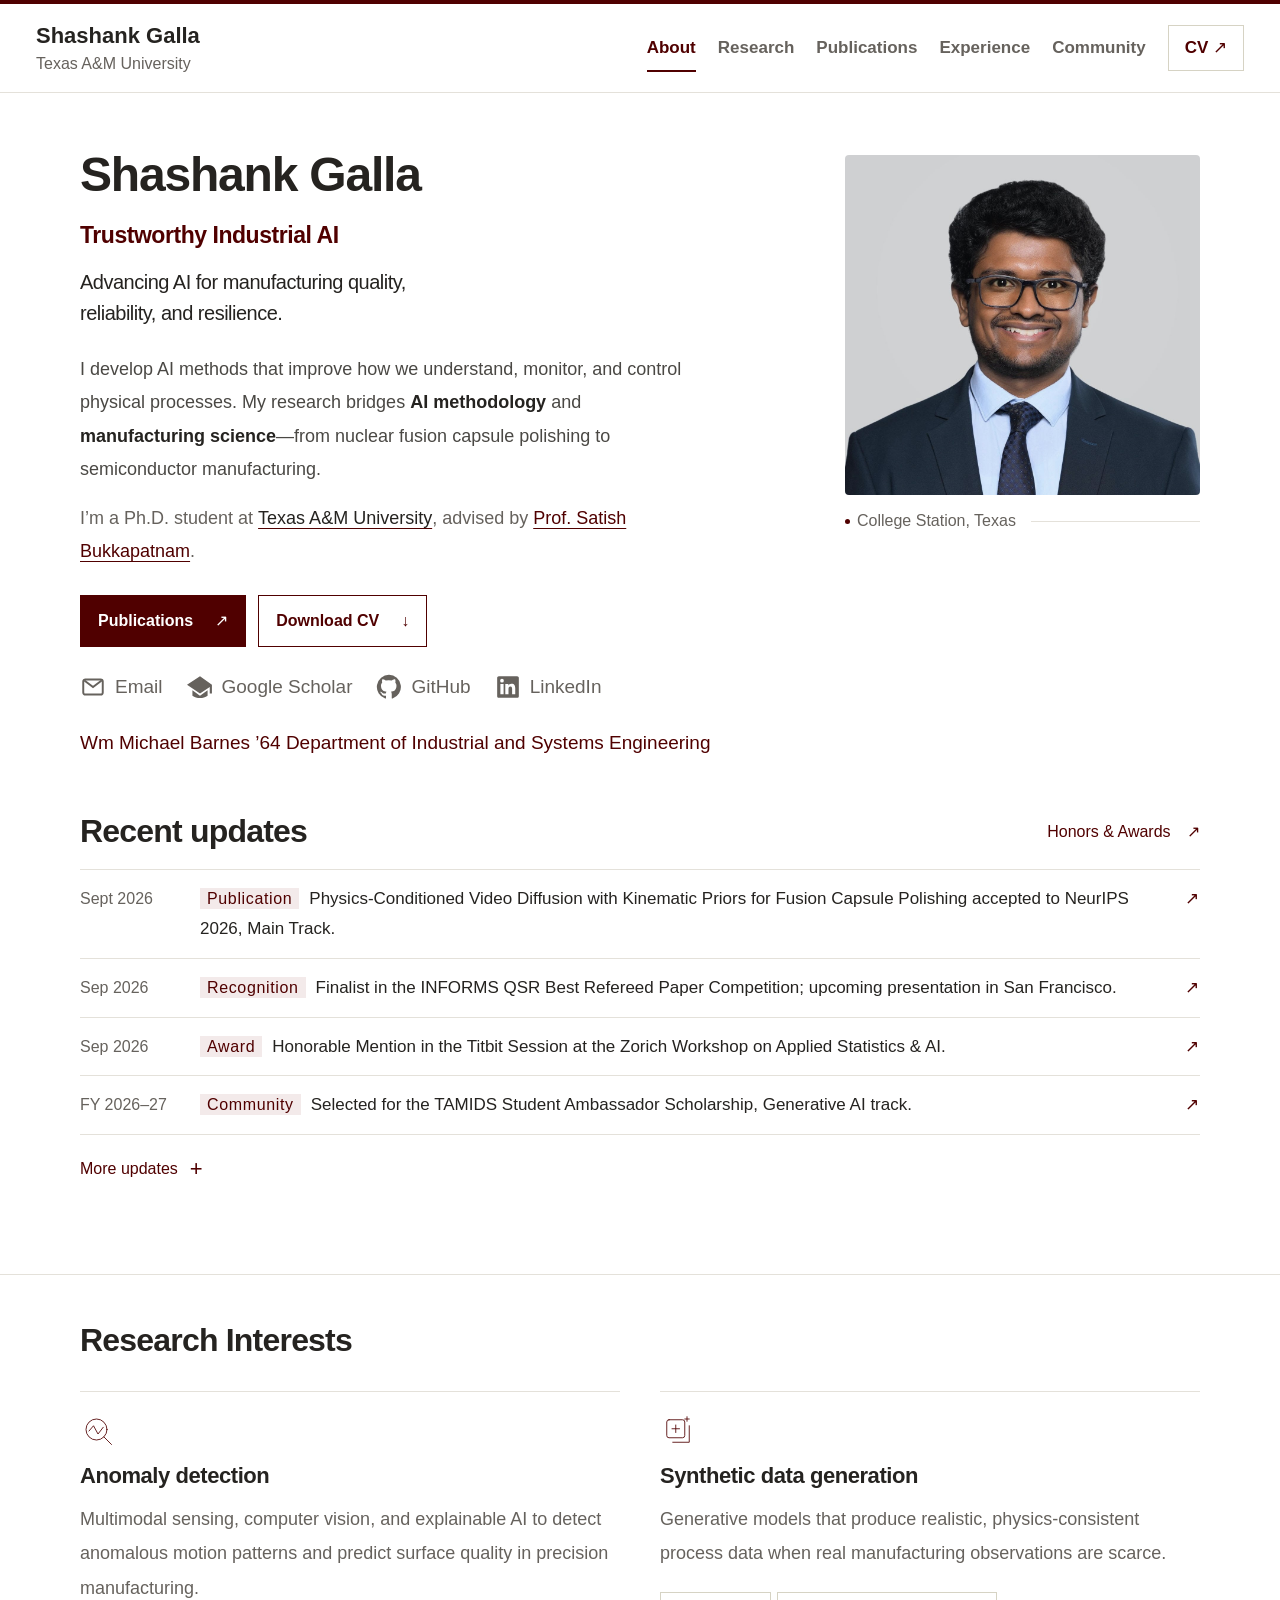
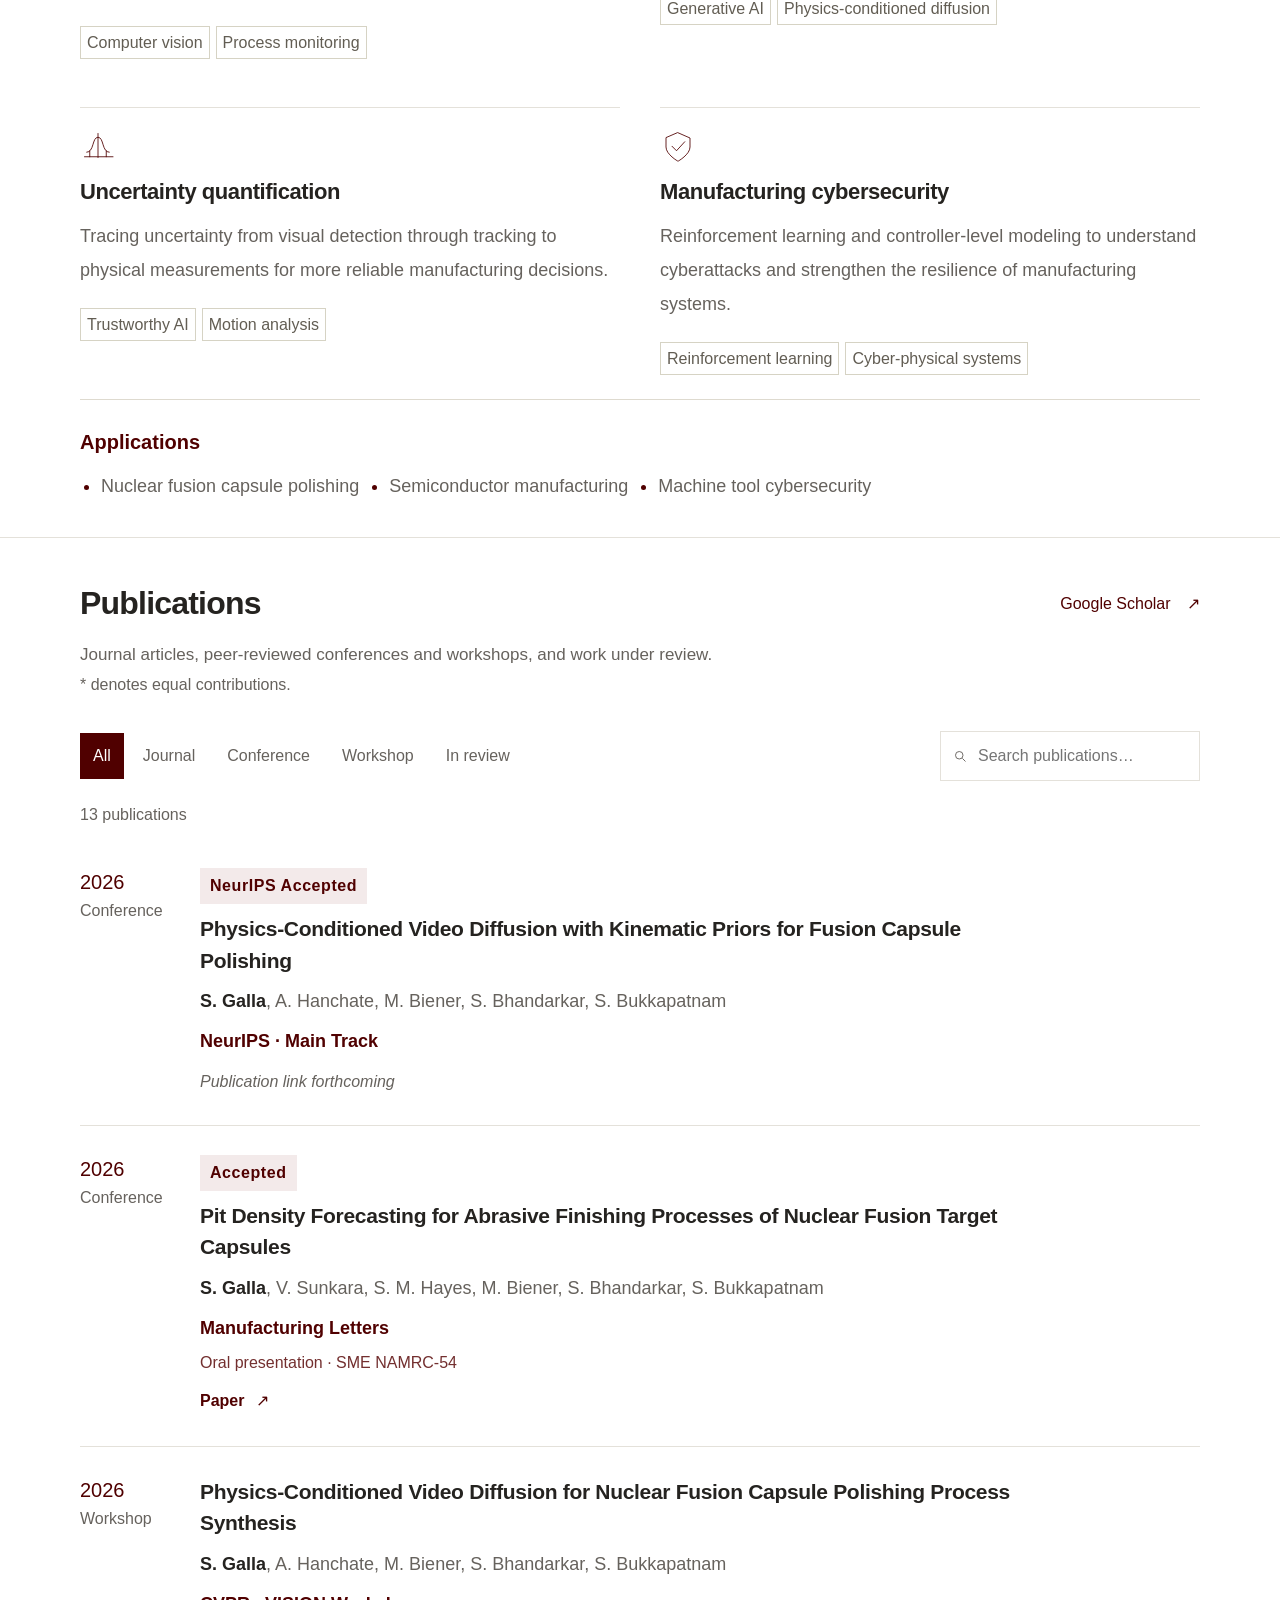
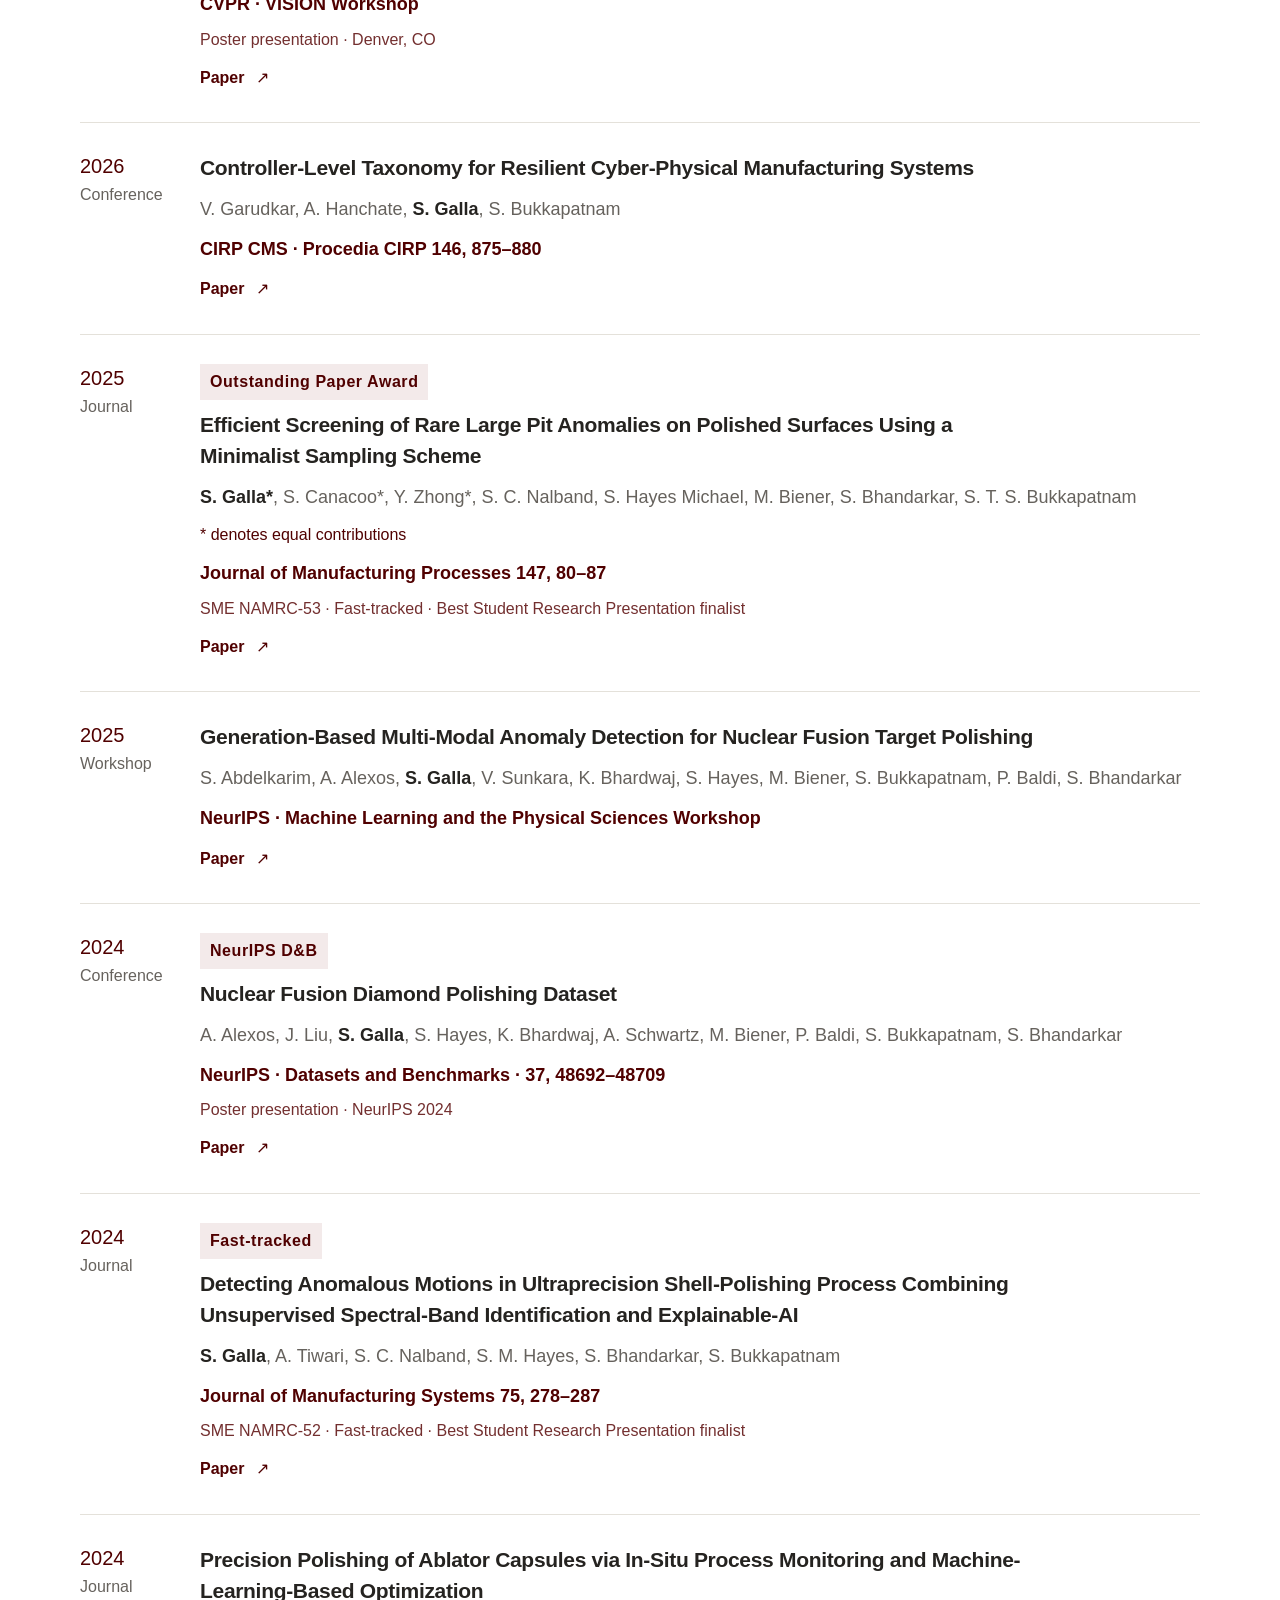
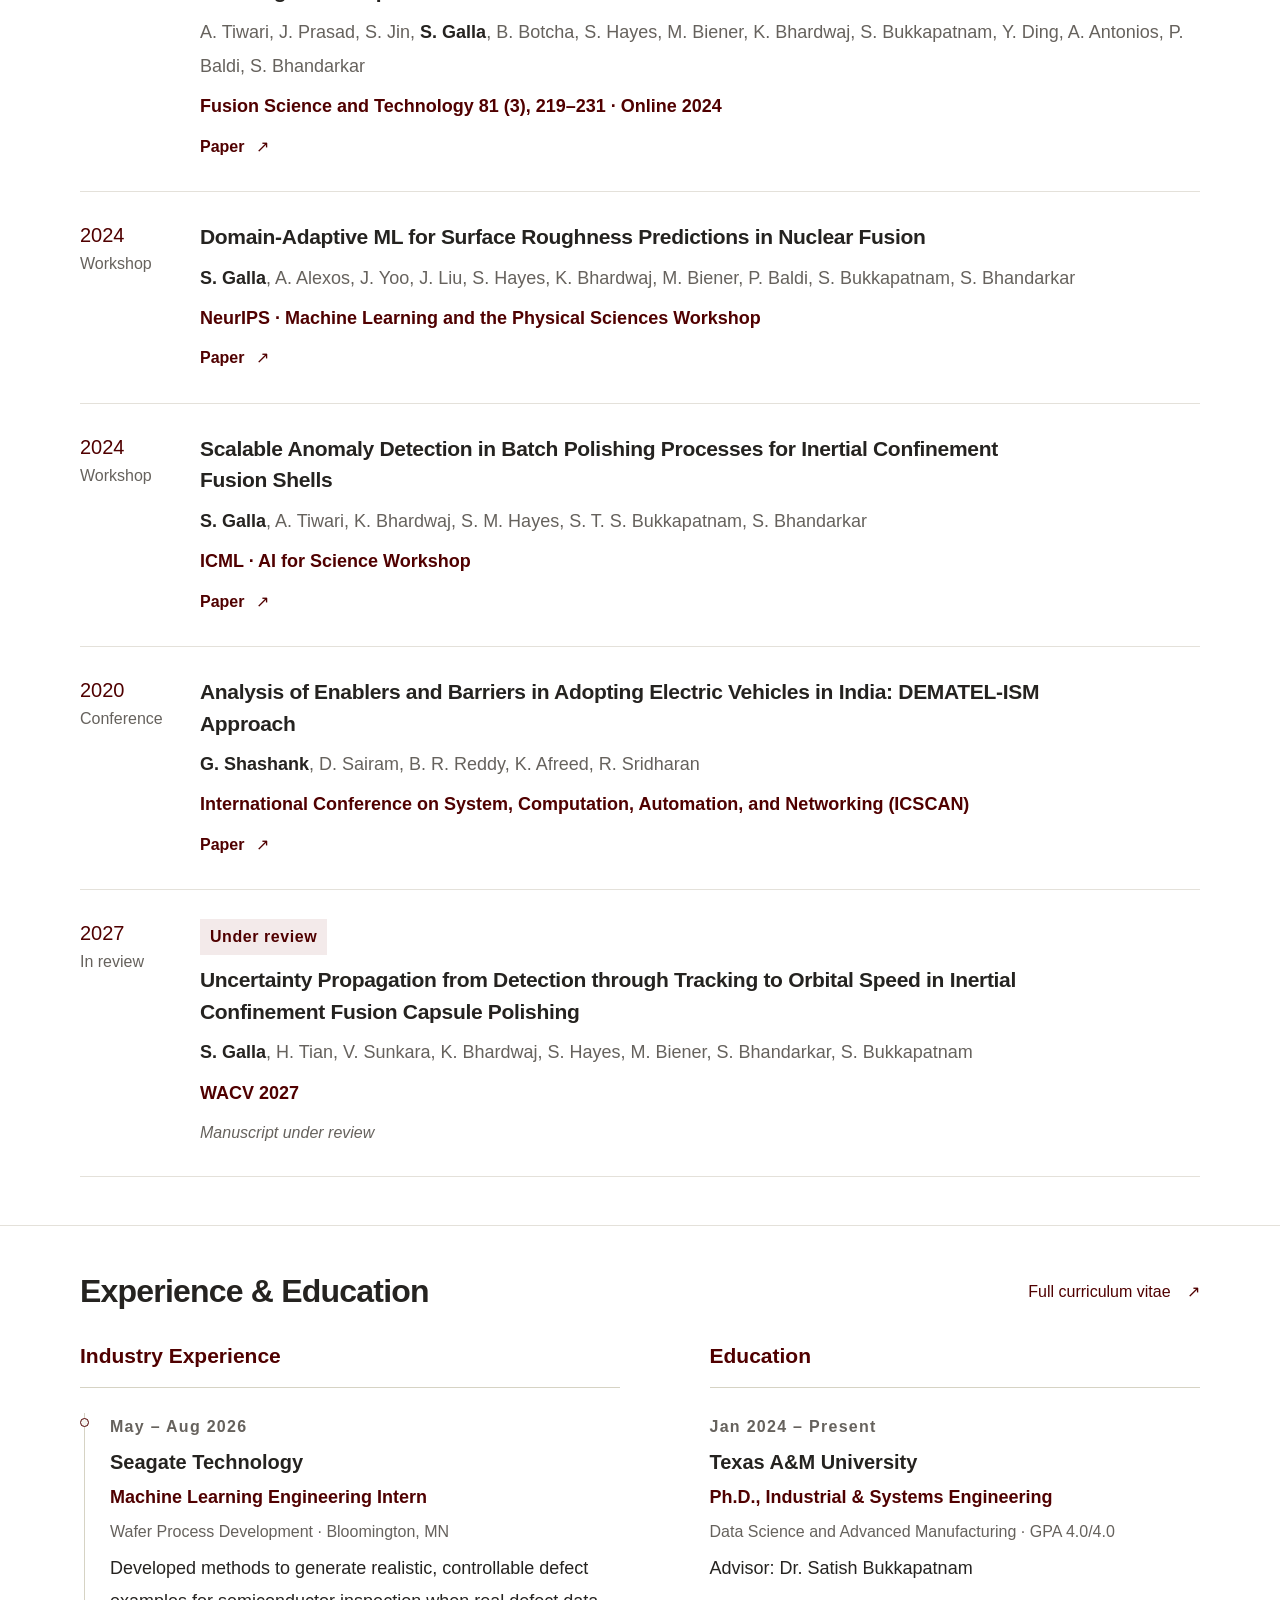
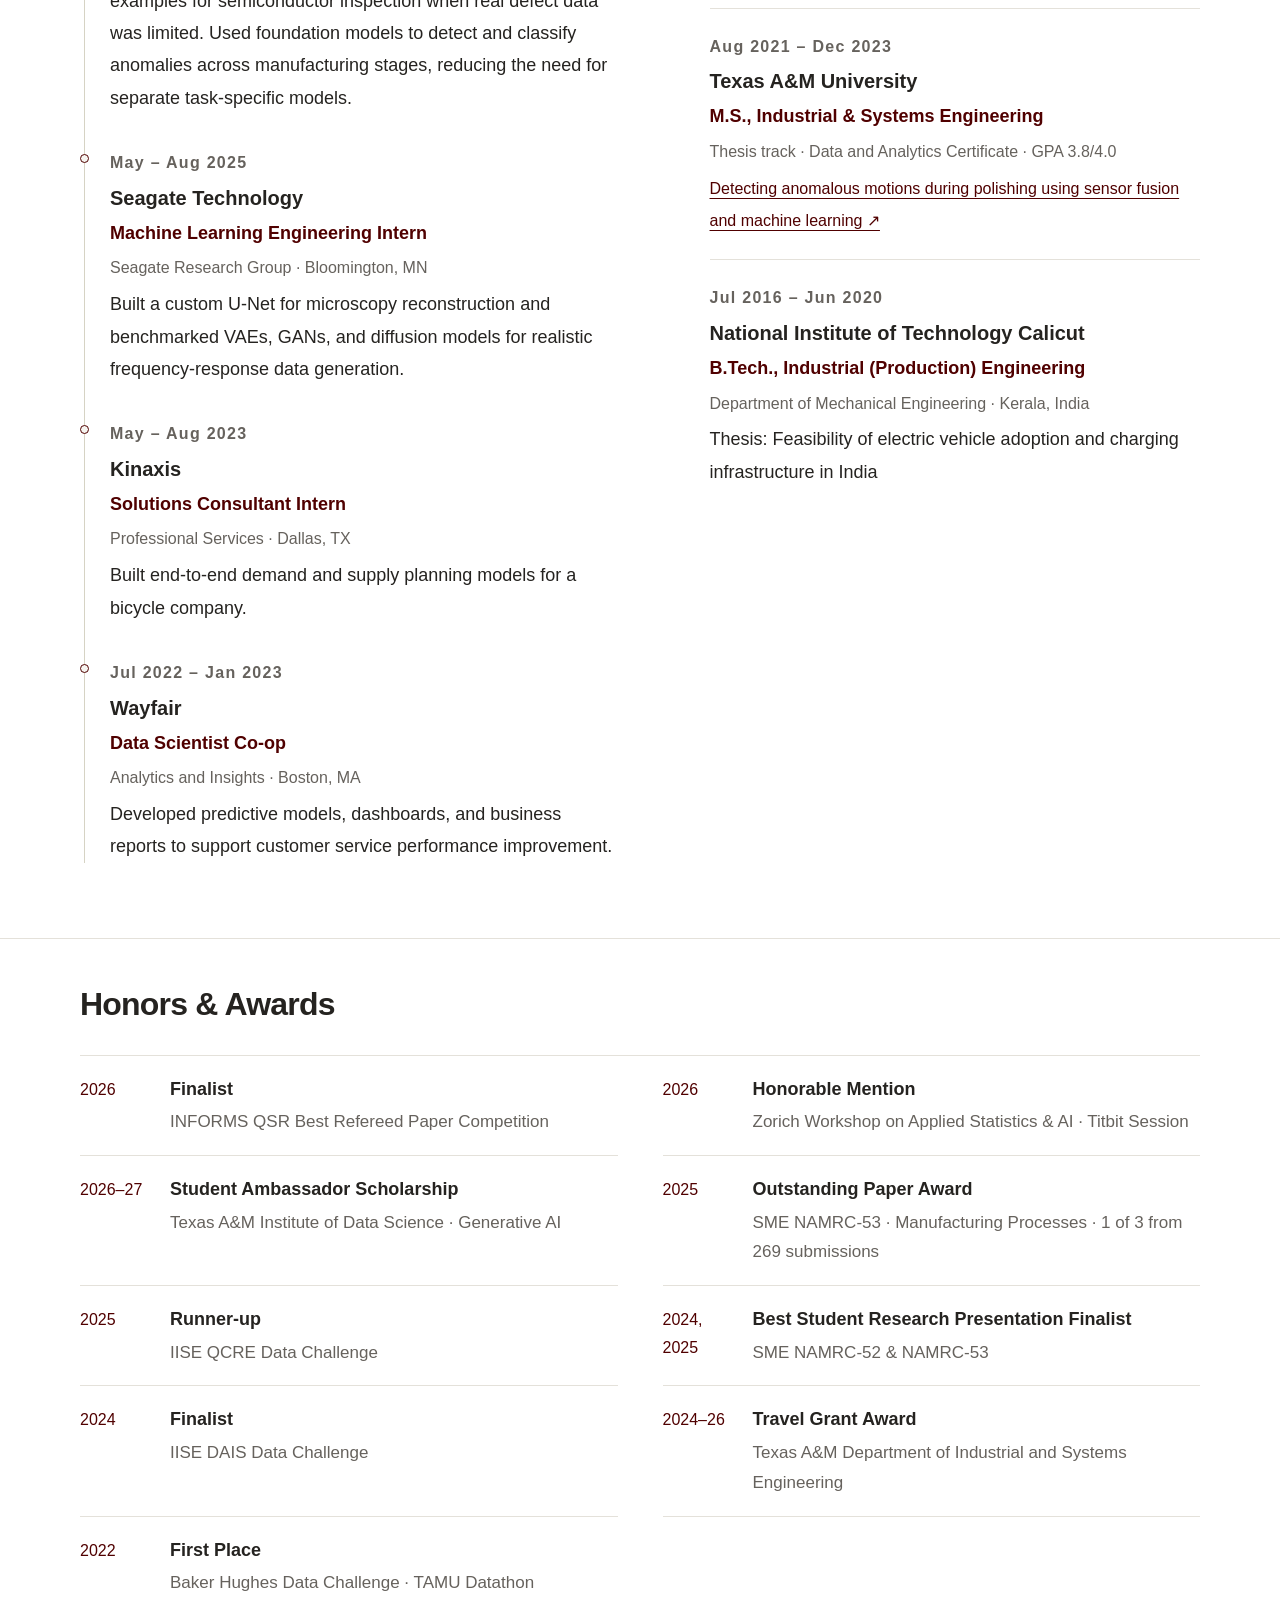
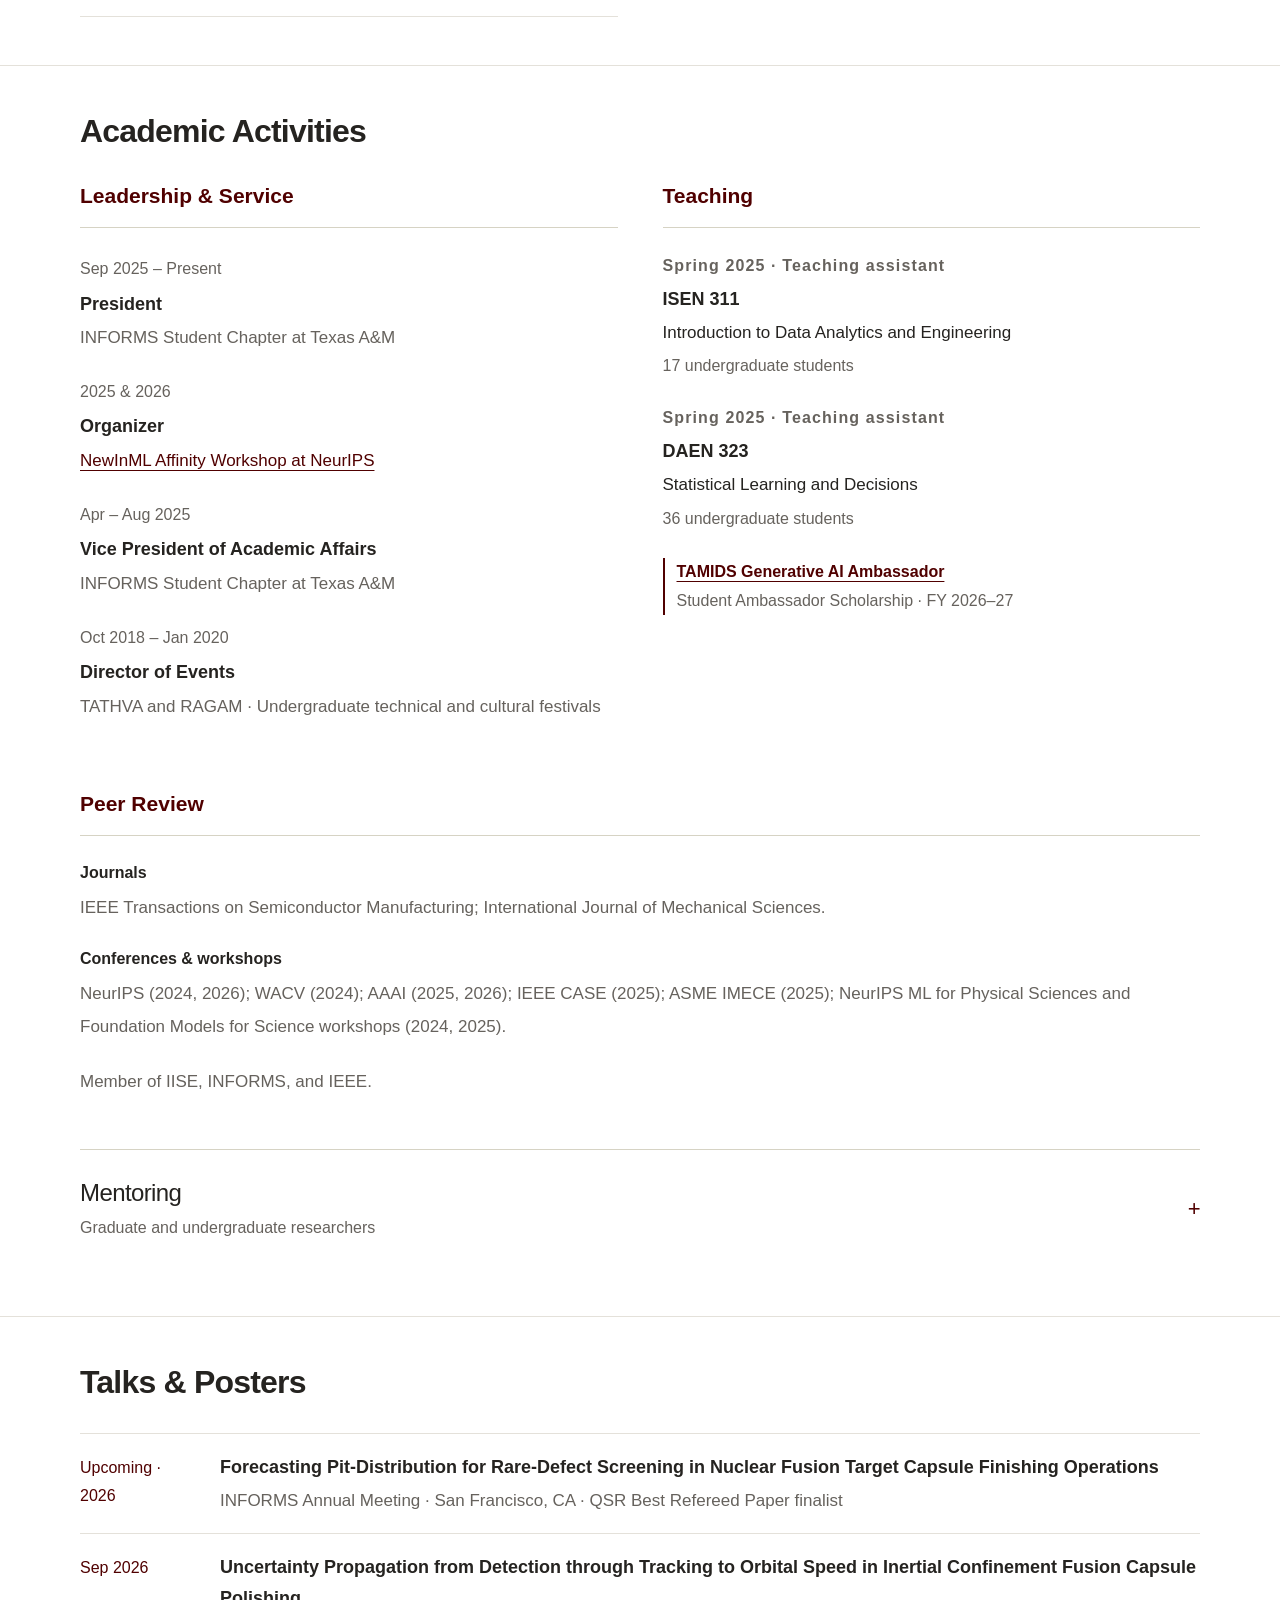
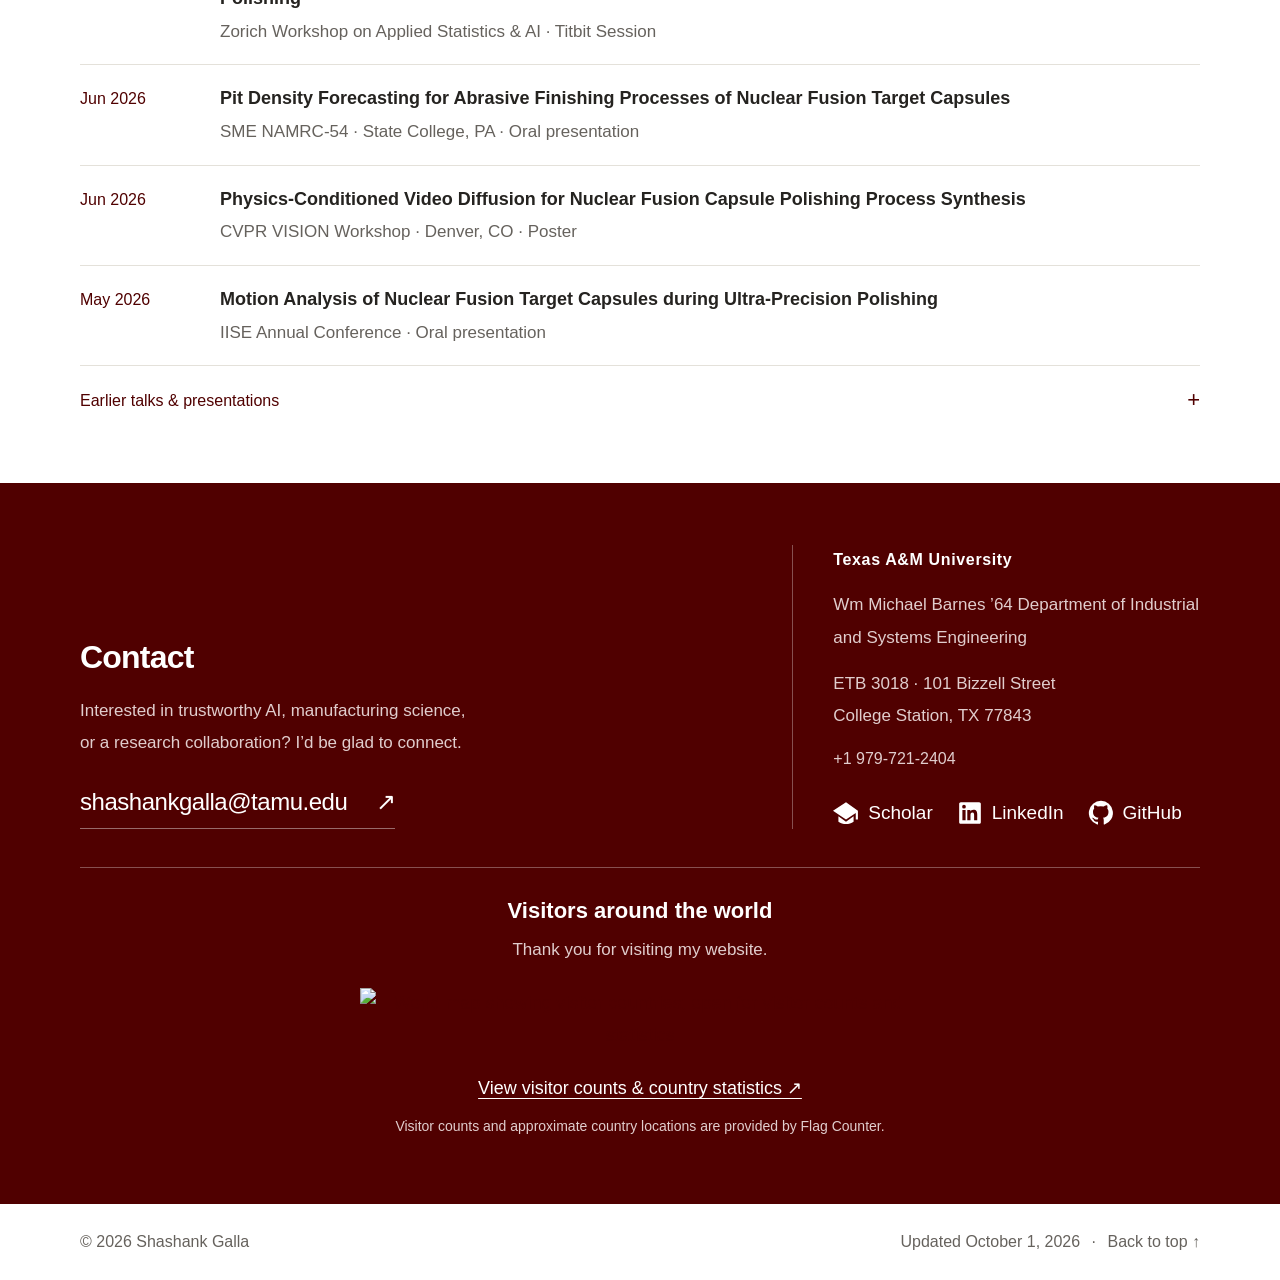
==== commit c185da34: "Classify Pit Density as conference Co-authored-by: Copilot <223556219+Copilot@users.noreply.github.c" ====
--- a/index.html
+++ b/index.html
@@ -5,8 +5,7 @@
   <meta name="viewport" content="width=device-width, initial-scale=1">
   <meta name="description" content="Shashank Galla — Ph.D. researcher at Texas A&M University developing trustworthy AI for manufacturing quality, reliability, and resilience.">
   <meta name="theme-color" content="#500000">
-  <meta name="robots" content="index, follow">
-  <link rel="canonical" href="https://shashankgalla.github.io/">
+  <meta name="robots" content="noindex, nofollow">
   <meta property="og:title" content="Shashank Galla | Trustworthy Industrial AI">
   <meta property="og:description" content="AI methodology meets manufacturing science. Research in anomaly detection, generative AI, uncertainty quantification, and manufacturing cybersecurity.">
   <meta property="og:type" content="website">
@@ -41,7 +40,7 @@
     </section>
     <section class="news-section container" id="news" aria-labelledby="news-title"><div class="section-heading compact"><div><h2 id="news-title">Recent updates</h2></div><a class="text-link" href="#awards">Honors &amp; Awards <span aria-hidden="true">↗</span></a></div><ul class="news-list"><li><time>Sept 2026</time><div><span class="news-tag">Publication</span><a href="#pub-c4" class="">Physics-Conditioned Video Diffusion with Kinematic Priors for Fusion Capsule Polishing accepted to NeurIPS 2026, Main Track.</a></div><span class="news-arrow" aria-hidden="true">↗</span></li><li><time>Sep 2026</time><div><span class="news-tag">Recognition</span><a href="#awards" class="">Finalist in the INFORMS QSR Best Refereed Paper Competition; upcoming presentation in San Francisco.</a></div><span class="news-arrow" aria-hidden="true">↗</span></li><li><time>Sep 2026</time><div><span class="news-tag">Award</span><a href="https://calendar.tamu.edu/statistics/event/387292-2026-zorichs-workshop-on-applied-statistics-ai" class="">Honorable Mention in the Titbit Session at the Zorich Workshop on Applied Statistics &amp; AI.</a></div><span class="news-arrow" aria-hidden="true">↗</span></li><li><time>FY 2026–27</time><div><span class="news-tag">Community</span><a href="#community" class="">Selected for the TAMIDS Student Ambassador Scholarship, Generative AI track.</a></div><span class="news-arrow" aria-hidden="true">↗</span></li></ul><details class="more-news"><summary>More updates <span aria-hidden="true">+</span></summary><ul class="news-list"><li><time>Jun 2026</time><div><span class="news-tag">Talks</span><a href="#talks" class="">Presented research at NAMRC-54 and the CVPR VISION Workshop.</a></div><span class="news-arrow" aria-hidden="true">↗</span></li><li><time>Apr 2026</time><div><span class="news-tag">Talks</span><a href="#talks" class="">Invited SME Manufacturing Edge webinar and guest lecture at Virginia Tech.</a></div><span class="news-arrow" aria-hidden="true">↗</span></li><li><time>Jun 2025</time><div><span class="news-tag">Award</span><a href="#pub-j3" class="">Outstanding Paper Award in Manufacturing Processes at SME NAMRC-53, one of three papers selected from 269 submissions.</a></div><span class="news-arrow" aria-hidden="true">↗</span></li><li><time>May 2025</time><div><span class="news-tag">Award</span><a href="#awards" class="">Runner-up in the IISE QCRE Data Challenge.</a></div><span class="news-arrow" aria-hidden="true">↗</span></li></ul></details></section>
     <section class="research-section" id="research" aria-labelledby="research-title"><div class="container"><div class="section-heading"><div><h2 id="research-title">Research Interests</h2></div></div><div class="research-grid"><article class="research-card"><div class="research-top"><svg viewBox="0 0 48 48" aria-hidden="true"><circle cx="22" cy="22" r="14"/><path d="m32 32 10 10M12 24l6-7 6 11 7-9"/></svg></div><h3>Anomaly detection</h3><p>Multimodal sensing, computer vision, and explainable AI to detect anomalous motion patterns and predict surface quality in precision manufacturing.</p><div class="tags"><span>Computer vision</span><span>Process monitoring</span></div></article><article class="research-card"><div class="research-top"><svg viewBox="0 0 48 48" aria-hidden="true"><rect x="9" y="9" width="24" height="24" rx="3"/><path d="M17 39h22V17M16 21h10m-5-5v10M36 5v6m-3-3h6"/></svg></div><h3>Synthetic data generation</h3><p>Generative models that produce realistic, physics-consistent process data when real manufacturing observations are scarce.</p><div class="tags"><span>Generative AI</span><span>Physics-conditioned diffusion</span></div></article><article class="research-card"><div class="research-top"><svg viewBox="0 0 48 48" aria-hidden="true"><path d="M6 37h38M9 31c10 0 7-20 15-20s5 20 15 20M24 6v32M13 29v8m22-8v8"/></svg></div><h3>Uncertainty quantification</h3><p>Tracing uncertainty from visual detection through tracking to physical measurements for more reliable manufacturing decisions.</p><div class="tags"><span>Trustworthy AI</span><span>Motion analysis</span></div></article><article class="research-card"><div class="research-top"><svg viewBox="0 0 48 48" aria-hidden="true"><path d="m24 5 16 7v12c0 10-16 19-16 19S8 34 8 24V12Z"/><path d="m16 23 6 6 11-12"/></svg></div><h3>Manufacturing cybersecurity</h3><p>Reinforcement learning and controller-level modeling to understand cyberattacks and strengthen the resilience of manufacturing systems.</p><div class="tags"><span>Reinforcement learning</span><span>Cyber-physical systems</span></div></article></div><div class="domain-line"><strong>Applications</strong><ul><li>Nuclear fusion capsule polishing</li><li>Semiconductor manufacturing</li><li>Machine tool cybersecurity</li></ul></div></div></section>
-    <section class="container publications-section" id="publications" aria-labelledby="publications-title"><div class="section-heading"><div><h2 id="publications-title">Publications</h2></div><a class="text-link" href="https://scholar.google.com/citations?user=8NIvDL4AAAAJ&amp;hl=en">Google Scholar <span aria-hidden="true">↗</span></a></div><p class="muted publication-intro">Journal articles, peer-reviewed conferences and workshops, and work under review.<br><span>* denotes equal contributions.</span></p><div class="publication-controls" hidden><div class="filter-group" role="group" aria-label="Filter publications by type"><button type="button" data-filter="All" aria-pressed="true">All</button><button type="button" data-filter="Journal" aria-pressed="false">Journal</button><button type="button" data-filter="Conference" aria-pressed="false">Conference</button><button type="button" data-filter="Workshop" aria-pressed="false">Workshop</button><button type="button" data-filter="In review" aria-pressed="false">In review</button></div><label class="search-field"><span class="sr-only">Search publications by title, author, venue, or year</span><svg viewBox="0 0 24 24" aria-hidden="true"><circle cx="10" cy="10" r="6"/><path d="m15 15 5 5"/></svg><input id="publication-search" type="search" placeholder="Search publications…" autocomplete="off"></label></div><p id="publication-count" class="publication-count" aria-live="polite" aria-atomic="true">13 publications</p><div id="publication-list"><article class="publication" id="pub-c4" data-type="Conference"><div class="publication-year">2026<span>Conference</span></div><div class="publication-body"><span class="badge">NeurIPS Accepted</span><h3>Physics-Conditioned Video Diffusion with Kinematic Priors for Fusion Capsule Polishing</h3><p class="authors"><strong>S. Galla</strong>, A. Hanchate, M. Biener, S. Bhandarkar, S. Bukkapatnam</p><p class="venue">NeurIPS · Main Track</p><span class="paper-pending">Publication link forthcoming</span></div></article><article class="publication" id="pub-j4" data-type="Journal"><div class="publication-year">2026<span>Journal</span></div><div class="publication-body"><span class="badge">Accepted</span><h3><a href="https://www.sciencedirect.com/science/article/pii/S2213846326001094" class="">Pit Density Forecasting for Abrasive Finishing Processes of Nuclear Fusion Target Capsules</a></h3><p class="authors"><strong>S. Galla</strong>, V. Sunkara, S. M. Hayes, M. Biener, S. Bhandarkar, S. Bukkapatnam</p><p class="venue">Manufacturing Letters</p><p class="publication-note">Oral presentation · SME NAMRC-54</p><a href="https://www.sciencedirect.com/science/article/pii/S2213846326001094" class="paper-link">Paper <span aria-hidden="true">↗</span></a></div></article><article class="publication" id="pub-w4" data-type="Workshop"><div class="publication-year">2026<span>Workshop</span></div><div class="publication-body"><h3><a href="https://openaccess.thecvf.com/content/CVPR2026W/VISION26/html/Galla_Physics-Conditioned_Video_Diffusion_for_Nuclear_Fusion_Capsule_Polishing_Process_Synthesis_CVPRW_2026_paper.html" class="">Physics-Conditioned Video Diffusion for Nuclear Fusion Capsule Polishing Process Synthesis</a></h3><p class="authors"><strong>S. Galla</strong>, A. Hanchate, M. Biener, S. Bhandarkar, S. Bukkapatnam</p><p class="venue">CVPR · VISION Workshop</p><p class="publication-note">Poster presentation · Denver, CO</p><a href="https://openaccess.thecvf.com/content/CVPR2026W/VISION26/html/Galla_Physics-Conditioned_Video_Diffusion_for_Nuclear_Fusion_Capsule_Polishing_Process_Synthesis_CVPRW_2026_paper.html" class="paper-link">Paper <span aria-hidden="true">↗</span></a></div></article><article class="publication" id="pub-c3" data-type="Conference"><div class="publication-year">2026<span>Conference</span></div><div class="publication-body"><h3><a href="https://www.sciencedirect.com/science/article/pii/S2212827126012369" class="">Controller-Level Taxonomy for Resilient Cyber-Physical Manufacturing Systems</a></h3><p class="authors">V. Garudkar, A. Hanchate, <strong>S. Galla</strong>, S. Bukkapatnam</p><p class="venue">CIRP CMS · Procedia CIRP 146, 875–880</p><a href="https://www.sciencedirect.com/science/article/pii/S2212827126012369" class="paper-link">Paper <span aria-hidden="true">↗</span></a></div></article><article class="publication" id="pub-j3" data-type="Journal"><div class="publication-year">2025<span>Journal</span></div><div class="publication-body"><span class="badge">Outstanding Paper Award</span><h3><a href="https://doi.org/10.1016/j.jmapro.2025.03.115" class="">Efficient Screening of Rare Large Pit Anomalies on Polished Surfaces Using a Minimalist Sampling Scheme</a></h3><p class="authors"><strong>S. Galla*</strong>, S. Canacoo*, Y. Zhong*, S. C. Nalband, S. Hayes Michael, M. Biener, S. Bhandarkar, S. T. S. Bukkapatnam<span class="equal-contribution">* denotes equal contributions</span></p><p class="venue">Journal of Manufacturing Processes 147, 80–87</p><p class="publication-note">SME NAMRC-53 · Fast-tracked · Best Student Research Presentation finalist</p><a href="https://doi.org/10.1016/j.jmapro.2025.03.115" class="paper-link">Paper <span aria-hidden="true">↗</span></a></div></article><article class="publication" id="pub-w3" data-type="Workshop"><div class="publication-year">2025<span>Workshop</span></div><div class="publication-body"><h3><a href="https://ml4physicalsciences.github.io/2025/files/NeurIPS_ML4PS_2025_230.pdf" class="">Generation-Based Multi-Modal Anomaly Detection for Nuclear Fusion Target Polishing</a></h3><p class="authors">S. Abdelkarim, A. Alexos, <strong>S. Galla</strong>, V. Sunkara, K. Bhardwaj, S. Hayes, M. Biener, S. Bukkapatnam, P. Baldi, S. Bhandarkar</p><p class="venue">NeurIPS · Machine Learning and the Physical Sciences Workshop</p><a href="https://ml4physicalsciences.github.io/2025/files/NeurIPS_ML4PS_2025_230.pdf" class="paper-link">Paper <span aria-hidden="true">↗</span></a></div></article><article class="publication" id="pub-c2" data-type="Conference"><div class="publication-year">2024<span>Conference</span></div><div class="publication-body"><span class="badge">NeurIPS D&amp;B</span><h3><a href="https://proceedings.neurips.cc/paper_files/paper/2024/hash/578dbd6ddd458c08f623e15c9f1c1ce8-Abstract-Datasets_and_Benchmarks_Track.html" class="">Nuclear Fusion Diamond Polishing Dataset</a></h3><p class="authors">A. Alexos, J. Liu, <strong>S. Galla</strong>, S. Hayes, K. Bhardwaj, A. Schwartz, M. Biener, P. Baldi, S. Bukkapatnam, S. Bhandarkar</p><p class="venue">NeurIPS · Datasets and Benchmarks · 37, 48692–48709</p><p class="publication-note">Poster presentation · NeurIPS 2024</p><a href="https://proceedings.neurips.cc/paper_files/paper/2024/hash/578dbd6ddd458c08f623e15c9f1c1ce8-Abstract-Datasets_and_Benchmarks_Track.html" class="paper-link">Paper <span aria-hidden="true">↗</span></a></div></article><article class="publication" id="pub-j2" data-type="Journal"><div class="publication-year">2024<span>Journal</span></div><div class="publication-body"><span class="badge">Fast-tracked</span><h3><a href="https://doi.org/10.1016/j.jmsy.2024.04.004" class="">Detecting Anomalous Motions in Ultraprecision Shell-Polishing Process Combining Unsupervised Spectral-Band Identification and Explainable-AI</a></h3><p class="authors"><strong>S. Galla</strong>, A. Tiwari, S. C. Nalband, S. M. Hayes, S. Bhandarkar, S. Bukkapatnam</p><p class="venue">Journal of Manufacturing Systems 75, 278–287</p><p class="publication-note">SME NAMRC-52 · Fast-tracked · Best Student Research Presentation finalist</p><a href="https://doi.org/10.1016/j.jmsy.2024.04.004" class="paper-link">Paper <span aria-hidden="true">↗</span></a></div></article><article class="publication" id="pub-j1" data-type="Journal"><div class="publication-year">2024<span>Journal</span></div><div class="publication-body"><h3><a href="https://doi.org/10.1080/15361055.2024.2385224" class="">Precision Polishing of Ablator Capsules via In-Situ Process Monitoring and Machine-Learning-Based Optimization</a></h3><p class="authors">A. Tiwari, J. Prasad, S. Jin, <strong>S. Galla</strong>, B. Botcha, S. Hayes, M. Biener, K. Bhardwaj, S. Bukkapatnam, Y. Ding, A. Antonios, P. Baldi, S. Bhandarkar</p><p class="venue">Fusion Science and Technology 81 (3), 219–231 · Online 2024</p><a href="https://doi.org/10.1080/15361055.2024.2385224" class="paper-link">Paper <span aria-hidden="true">↗</span></a></div></article><article class="publication" id="pub-w2" data-type="Workshop"><div class="publication-year">2024<span>Workshop</span></div><div class="publication-body"><h3><a href="https://ml4physicalsciences.github.io/2024/files/NeurIPS_ML4PS_2024_121.pdf" class="">Domain-Adaptive ML for Surface Roughness Predictions in Nuclear Fusion</a></h3><p class="authors"><strong>S. Galla</strong>, A. Alexos, J. Yoo, J. Liu, S. Hayes, K. Bhardwaj, M. Biener, P. Baldi, S. Bukkapatnam, S. Bhandarkar</p><p class="venue">NeurIPS · Machine Learning and the Physical Sciences Workshop</p><a href="https://ml4physicalsciences.github.io/2024/files/NeurIPS_ML4PS_2024_121.pdf" class="paper-link">Paper <span aria-hidden="true">↗</span></a></div></article><article class="publication" id="pub-w1" data-type="Workshop"><div class="publication-year">2024<span>Workshop</span></div><div class="publication-body"><h3><a href="https://openreview.net/forum?id=j3gVxXYWDI" class="">Scalable Anomaly Detection in Batch Polishing Processes for Inertial Confinement Fusion Shells</a></h3><p class="authors"><strong>S. Galla</strong>, A. Tiwari, K. Bhardwaj, S. M. Hayes, S. T. S. Bukkapatnam, S. Bhandarkar</p><p class="venue">ICML · AI for Science Workshop</p><a href="https://openreview.net/forum?id=j3gVxXYWDI" class="paper-link">Paper <span aria-hidden="true">↗</span></a></div></article><article class="publication" id="pub-c1" data-type="Conference"><div class="publication-year">2020<span>Conference</span></div><div class="publication-body"><h3><a href="https://ieeexplore.ieee.org/abstract/document/9262394" class="">Analysis of Enablers and Barriers in Adopting Electric Vehicles in India: DEMATEL-ISM Approach</a></h3><p class="authors"><strong>G. Shashank</strong>, D. Sairam, B. R. Reddy, K. Afreed, R. Sridharan</p><p class="venue">International Conference on System, Computation, Automation, and Networking (ICSCAN)</p><a href="https://ieeexplore.ieee.org/abstract/document/9262394" class="paper-link">Paper <span aria-hidden="true">↗</span></a></div></article><article class="publication" id="pub-r1" data-type="In review"><div class="publication-year">2027<span>In review</span></div><div class="publication-body"><span class="badge">Under review</span><h3>Uncertainty Propagation from Detection through Tracking to Orbital Speed in Inertial Confinement Fusion Capsule Polishing</h3><p class="authors"><strong>S. Galla</strong>, H. Tian, V. Sunkara, K. Bhardwaj, S. Hayes, M. Biener, S. Bhandarkar, S. Bukkapatnam</p><p class="venue">WACV 2027</p><span class="paper-pending">Manuscript under review</span></div></article></div><p id="no-results" hidden>No publications match your search. Try another keyword or choose “All.”</p></section>
+    <section class="container publications-section" id="publications" aria-labelledby="publications-title"><div class="section-heading"><div><h2 id="publications-title">Publications</h2></div><a class="text-link" href="https://scholar.google.com/citations?user=8NIvDL4AAAAJ&amp;hl=en">Google Scholar <span aria-hidden="true">↗</span></a></div><p class="muted publication-intro">Journal articles, peer-reviewed conferences and workshops, and work under review.<br><span>* denotes equal contributions.</span></p><div class="publication-controls" hidden><div class="filter-group" role="group" aria-label="Filter publications by type"><button type="button" data-filter="All" aria-pressed="true">All</button><button type="button" data-filter="Journal" aria-pressed="false">Journal</button><button type="button" data-filter="Conference" aria-pressed="false">Conference</button><button type="button" data-filter="Workshop" aria-pressed="false">Workshop</button><button type="button" data-filter="In review" aria-pressed="false">In review</button></div><label class="search-field"><span class="sr-only">Search publications by title, author, venue, or year</span><svg viewBox="0 0 24 24" aria-hidden="true"><circle cx="10" cy="10" r="6"/><path d="m15 15 5 5"/></svg><input id="publication-search" type="search" placeholder="Search publications…" autocomplete="off"></label></div><p id="publication-count" class="publication-count" aria-live="polite" aria-atomic="true">13 publications</p><div id="publication-list"><article class="publication" id="pub-c4" data-type="Conference"><div class="publication-year">2026<span>Conference</span></div><div class="publication-body"><span class="badge">NeurIPS Accepted</span><h3>Physics-Conditioned Video Diffusion with Kinematic Priors for Fusion Capsule Polishing</h3><p class="authors"><strong>S. Galla</strong>, A. Hanchate, M. Biener, S. Bhandarkar, S. Bukkapatnam</p><p class="venue">NeurIPS · Main Track</p><span class="paper-pending">Publication link forthcoming</span></div></article><article class="publication" id="pub-j4" data-type="Conference"><div class="publication-year">2026<span>Conference</span></div><div class="publication-body"><span class="badge">Accepted</span><h3><a href="https://www.sciencedirect.com/science/article/pii/S2213846326001094" class="">Pit Density Forecasting for Abrasive Finishing Processes of Nuclear Fusion Target Capsules</a></h3><p class="authors"><strong>S. Galla</strong>, V. Sunkara, S. M. Hayes, M. Biener, S. Bhandarkar, S. Bukkapatnam</p><p class="venue">Manufacturing Letters</p><p class="publication-note">Oral presentation · SME NAMRC-54</p><a href="https://www.sciencedirect.com/science/article/pii/S2213846326001094" class="paper-link">Paper <span aria-hidden="true">↗</span></a></div></article><article class="publication" id="pub-w4" data-type="Workshop"><div class="publication-year">2026<span>Workshop</span></div><div class="publication-body"><h3><a href="https://openaccess.thecvf.com/content/CVPR2026W/VISION26/html/Galla_Physics-Conditioned_Video_Diffusion_for_Nuclear_Fusion_Capsule_Polishing_Process_Synthesis_CVPRW_2026_paper.html" class="">Physics-Conditioned Video Diffusion for Nuclear Fusion Capsule Polishing Process Synthesis</a></h3><p class="authors"><strong>S. Galla</strong>, A. Hanchate, M. Biener, S. Bhandarkar, S. Bukkapatnam</p><p class="venue">CVPR · VISION Workshop</p><p class="publication-note">Poster presentation · Denver, CO</p><a href="https://openaccess.thecvf.com/content/CVPR2026W/VISION26/html/Galla_Physics-Conditioned_Video_Diffusion_for_Nuclear_Fusion_Capsule_Polishing_Process_Synthesis_CVPRW_2026_paper.html" class="paper-link">Paper <span aria-hidden="true">↗</span></a></div></article><article class="publication" id="pub-c3" data-type="Conference"><div class="publication-year">2026<span>Conference</span></div><div class="publication-body"><h3><a href="https://www.sciencedirect.com/science/article/pii/S2212827126012369" class="">Controller-Level Taxonomy for Resilient Cyber-Physical Manufacturing Systems</a></h3><p class="authors">V. Garudkar, A. Hanchate, <strong>S. Galla</strong>, S. Bukkapatnam</p><p class="venue">CIRP CMS · Procedia CIRP 146, 875–880</p><a href="https://www.sciencedirect.com/science/article/pii/S2212827126012369" class="paper-link">Paper <span aria-hidden="true">↗</span></a></div></article><article class="publication" id="pub-j3" data-type="Journal"><div class="publication-year">2025<span>Journal</span></div><div class="publication-body"><span class="badge">Outstanding Paper Award</span><h3><a href="https://doi.org/10.1016/j.jmapro.2025.03.115" class="">Efficient Screening of Rare Large Pit Anomalies on Polished Surfaces Using a Minimalist Sampling Scheme</a></h3><p class="authors"><strong>S. Galla*</strong>, S. Canacoo*, Y. Zhong*, S. C. Nalband, S. Hayes Michael, M. Biener, S. Bhandarkar, S. T. S. Bukkapatnam<span class="equal-contribution">* denotes equal contributions</span></p><p class="venue">Journal of Manufacturing Processes 147, 80–87</p><p class="publication-note">SME NAMRC-53 · Fast-tracked · Best Student Research Presentation finalist</p><a href="https://doi.org/10.1016/j.jmapro.2025.03.115" class="paper-link">Paper <span aria-hidden="true">↗</span></a></div></article><article class="publication" id="pub-w3" data-type="Workshop"><div class="publication-year">2025<span>Workshop</span></div><div class="publication-body"><h3><a href="https://ml4physicalsciences.github.io/2025/files/NeurIPS_ML4PS_2025_230.pdf" class="">Generation-Based Multi-Modal Anomaly Detection for Nuclear Fusion Target Polishing</a></h3><p class="authors">S. Abdelkarim, A. Alexos, <strong>S. Galla</strong>, V. Sunkara, K. Bhardwaj, S. Hayes, M. Biener, S. Bukkapatnam, P. Baldi, S. Bhandarkar</p><p class="venue">NeurIPS · Machine Learning and the Physical Sciences Workshop</p><a href="https://ml4physicalsciences.github.io/2025/files/NeurIPS_ML4PS_2025_230.pdf" class="paper-link">Paper <span aria-hidden="true">↗</span></a></div></article><article class="publication" id="pub-c2" data-type="Conference"><div class="publication-year">2024<span>Conference</span></div><div class="publication-body"><span class="badge">NeurIPS D&amp;B</span><h3><a href="https://proceedings.neurips.cc/paper_files/paper/2024/hash/578dbd6ddd458c08f623e15c9f1c1ce8-Abstract-Datasets_and_Benchmarks_Track.html" class="">Nuclear Fusion Diamond Polishing Dataset</a></h3><p class="authors">A. Alexos, J. Liu, <strong>S. Galla</strong>, S. Hayes, K. Bhardwaj, A. Schwartz, M. Biener, P. Baldi, S. Bukkapatnam, S. Bhandarkar</p><p class="venue">NeurIPS · Datasets and Benchmarks · 37, 48692–48709</p><p class="publication-note">Poster presentation · NeurIPS 2024</p><a href="https://proceedings.neurips.cc/paper_files/paper/2024/hash/578dbd6ddd458c08f623e15c9f1c1ce8-Abstract-Datasets_and_Benchmarks_Track.html" class="paper-link">Paper <span aria-hidden="true">↗</span></a></div></article><article class="publication" id="pub-j2" data-type="Journal"><div class="publication-year">2024<span>Journal</span></div><div class="publication-body"><span class="badge">Fast-tracked</span><h3><a href="https://doi.org/10.1016/j.jmsy.2024.04.004" class="">Detecting Anomalous Motions in Ultraprecision Shell-Polishing Process Combining Unsupervised Spectral-Band Identification and Explainable-AI</a></h3><p class="authors"><strong>S. Galla</strong>, A. Tiwari, S. C. Nalband, S. M. Hayes, S. Bhandarkar, S. Bukkapatnam</p><p class="venue">Journal of Manufacturing Systems 75, 278–287</p><p class="publication-note">SME NAMRC-52 · Fast-tracked · Best Student Research Presentation finalist</p><a href="https://doi.org/10.1016/j.jmsy.2024.04.004" class="paper-link">Paper <span aria-hidden="true">↗</span></a></div></article><article class="publication" id="pub-j1" data-type="Journal"><div class="publication-year">2024<span>Journal</span></div><div class="publication-body"><h3><a href="https://doi.org/10.1080/15361055.2024.2385224" class="">Precision Polishing of Ablator Capsules via In-Situ Process Monitoring and Machine-Learning-Based Optimization</a></h3><p class="authors">A. Tiwari, J. Prasad, S. Jin, <strong>S. Galla</strong>, B. Botcha, S. Hayes, M. Biener, K. Bhardwaj, S. Bukkapatnam, Y. Ding, A. Antonios, P. Baldi, S. Bhandarkar</p><p class="venue">Fusion Science and Technology 81 (3), 219–231 · Online 2024</p><a href="https://doi.org/10.1080/15361055.2024.2385224" class="paper-link">Paper <span aria-hidden="true">↗</span></a></div></article><article class="publication" id="pub-w2" data-type="Workshop"><div class="publication-year">2024<span>Workshop</span></div><div class="publication-body"><h3><a href="https://ml4physicalsciences.github.io/2024/files/NeurIPS_ML4PS_2024_121.pdf" class="">Domain-Adaptive ML for Surface Roughness Predictions in Nuclear Fusion</a></h3><p class="authors"><strong>S. Galla</strong>, A. Alexos, J. Yoo, J. Liu, S. Hayes, K. Bhardwaj, M. Biener, P. Baldi, S. Bukkapatnam, S. Bhandarkar</p><p class="venue">NeurIPS · Machine Learning and the Physical Sciences Workshop</p><a href="https://ml4physicalsciences.github.io/2024/files/NeurIPS_ML4PS_2024_121.pdf" class="paper-link">Paper <span aria-hidden="true">↗</span></a></div></article><article class="publication" id="pub-w1" data-type="Workshop"><div class="publication-year">2024<span>Workshop</span></div><div class="publication-body"><h3><a href="https://openreview.net/forum?id=j3gVxXYWDI" class="">Scalable Anomaly Detection in Batch Polishing Processes for Inertial Confinement Fusion Shells</a></h3><p class="authors"><strong>S. Galla</strong>, A. Tiwari, K. Bhardwaj, S. M. Hayes, S. T. S. Bukkapatnam, S. Bhandarkar</p><p class="venue">ICML · AI for Science Workshop</p><a href="https://openreview.net/forum?id=j3gVxXYWDI" class="paper-link">Paper <span aria-hidden="true">↗</span></a></div></article><article class="publication" id="pub-c1" data-type="Conference"><div class="publication-year">2020<span>Conference</span></div><div class="publication-body"><h3><a href="https://ieeexplore.ieee.org/abstract/document/9262394" class="">Analysis of Enablers and Barriers in Adopting Electric Vehicles in India: DEMATEL-ISM Approach</a></h3><p class="authors"><strong>G. Shashank</strong>, D. Sairam, B. R. Reddy, K. Afreed, R. Sridharan</p><p class="venue">International Conference on System, Computation, Automation, and Networking (ICSCAN)</p><a href="https://ieeexplore.ieee.org/abstract/document/9262394" class="paper-link">Paper <span aria-hidden="true">↗</span></a></div></article><article class="publication" id="pub-r1" data-type="In review"><div class="publication-year">2027<span>In review</span></div><div class="publication-body"><span class="badge">Under review</span><h3>Uncertainty Propagation from Detection through Tracking to Orbital Speed in Inertial Confinement Fusion Capsule Polishing</h3><p class="authors"><strong>S. Galla</strong>, H. Tian, V. Sunkara, K. Bhardwaj, S. Hayes, M. Biener, S. Bhandarkar, S. Bukkapatnam</p><p class="venue">WACV 2027</p><span class="paper-pending">Manuscript under review</span></div></article></div><p id="no-results" hidden>No publications match your search. Try another keyword or choose “All.”</p></section>
     <section class="experience-section" id="experience" aria-labelledby="experience-title"><div class="container"><div class="section-heading"><div><h2 id="experience-title">Experience &amp; Education</h2></div><a class="text-link" href="assets/Shashank_Galla_CV.pdf">Full curriculum vitae <span aria-hidden="true">↗</span></a></div><div class="background-grid"><div><h3 class="column-heading">Industry Experience</h3><div class="timeline"><article class="timeline-item"><p class="eyebrow">May – Aug 2026</p><h3>Seagate Technology</h3><p class="role">Machine Learning Engineering Intern</p><p class="muted">Wafer Process Development · Bloomington, MN</p><p>Developed methods to generate realistic, controllable defect examples for semiconductor inspection when real defect data was limited. Used foundation models to detect and classify anomalies across manufacturing stages, reducing the need for separate task-specific models.</p></article><article class="timeline-item"><p class="eyebrow">May – Aug 2025</p><h3>Seagate Technology</h3><p class="role">Machine Learning Engineering Intern</p><p class="muted">Seagate Research Group · Bloomington, MN</p><p>Built a custom U-Net for microscopy reconstruction and benchmarked VAEs, GANs, and diffusion models for realistic frequency-response data generation.</p></article><article class="timeline-item"><p class="eyebrow">May – Aug 2023</p><h3>Kinaxis</h3><p class="role">Solutions Consultant Intern</p><p class="muted">Professional Services · Dallas, TX</p><p>Built end-to-end demand and supply planning models for a bicycle company.</p></article><article class="timeline-item"><p class="eyebrow">Jul 2022 – Jan 2023</p><h3>Wayfair</h3><p class="role">Data Scientist Co-op</p><p class="muted">Analytics and Insights · Boston, MA</p><p>Developed predictive models, dashboards, and business reports to support customer service performance improvement.</p></article></div></div><div><h3 class="column-heading">Education</h3><div class="education-list"><article class="education-item"><p class="eyebrow">Jan 2024 – Present</p><h3>Texas A&amp;M University</h3><p class="role">Ph.D., Industrial &amp; Systems Engineering</p><p class="muted">Data Science and Advanced Manufacturing · GPA 4.0/4.0</p><p>Advisor: Dr. Satish Bukkapatnam</p></article><article class="education-item"><p class="eyebrow">Aug 2021 – Dec 2023</p><h3>Texas A&amp;M University</h3><p class="role">M.S., Industrial &amp; Systems Engineering</p><p class="muted">Thesis track · Data and Analytics Certificate · GPA 3.8/4.0</p><p><a href="https://oaktrust.library.tamu.edu/items/e85585ba-597b-4099-9439-dd3afba2e121" class="">Detecting anomalous motions during polishing using sensor fusion and machine learning ↗</a></p></article><article class="education-item"><p class="eyebrow">Jul 2016 – Jun 2020</p><h3>National Institute of Technology Calicut</h3><p class="role">B.Tech., Industrial (Production) Engineering</p><p class="muted">Department of Mechanical Engineering · Kerala, India</p><p>Thesis: Feasibility of electric vehicle adoption and charging infrastructure in India</p></article></div></div></div></div></section>
     <section class="container awards-section" id="awards" aria-labelledby="awards-title"><div class="section-heading"><div><h2 id="awards-title">Honors &amp; Awards</h2></div></div><ul class="detail-rows awards-list"><li><span class="row-date">2026</span><div><strong>Finalist</strong><p>INFORMS QSR Best Refereed Paper Competition</p></div></li><li><span class="row-date">2026</span><div><strong>Honorable Mention</strong><p>Zorich Workshop on Applied Statistics &amp; AI · Titbit Session</p></div></li><li><span class="row-date">2026–27</span><div><strong>Student Ambassador Scholarship</strong><p>Texas A&amp;M Institute of Data Science · Generative AI</p></div></li><li><span class="row-date">2025</span><div><strong>Outstanding Paper Award</strong><p>SME NAMRC-53 · Manufacturing Processes · 1 of 3 from 269 submissions</p></div></li><li><span class="row-date">2025</span><div><strong>Runner-up</strong><p>IISE QCRE Data Challenge</p></div></li><li><span class="row-date">2024, 2025</span><div><strong>Best Student Research Presentation Finalist</strong><p>SME NAMRC-52 &amp; NAMRC-53</p></div></li><li><span class="row-date">2024</span><div><strong>Finalist</strong><p>IISE DAIS Data Challenge</p></div></li><li><span class="row-date">2024–26</span><div><strong>Travel Grant Award</strong><p>Texas A&amp;M Department of Industrial and Systems Engineering</p></div></li><li><span class="row-date">2022</span><div><strong>First Place</strong><p>Baker Hughes Data Challenge · TAMU Datathon</p></div></li></ul></section>
     <section class="community-section" id="community" aria-labelledby="community-title"><div class="container"><div class="section-heading"><div><h2 id="community-title">Academic Activities</h2></div></div><div class="community-grid"><article><h3 class="column-heading">Leadership &amp; Service</h3><ul class="leadership-list"><li><span class="row-date">Sep 2025 – Present</span><div><strong>President</strong><p>INFORMS Student Chapter at Texas A&amp;M</p></div></li><li><span class="row-date">2025 &amp; 2026</span><div><strong>Organizer</strong><p><a href="https://newinml.github.io/NewInML2026NeurIPS/" class="">NewInML Affinity Workshop at NeurIPS</a></p></div></li><li><span class="row-date">Apr – Aug 2025</span><div><strong>Vice President of Academic Affairs</strong><p>INFORMS Student Chapter at Texas A&amp;M</p></div></li><li><span class="row-date">Oct 2018 – Jan 2020</span><div><strong>Director of Events</strong><p>TATHVA and RAGAM · Undergraduate technical and cultural festivals</p></div></li></ul></article><article><h3 class="column-heading">Teaching</h3><div class="teaching-item"><p class="eyebrow">Spring 2025 · Teaching assistant</p><h4>ISEN 311</h4><p>Introduction to Data Analytics and Engineering</p><p class="muted">17 undergraduate students</p></div><div class="teaching-item"><p class="eyebrow">Spring 2025 · Teaching assistant</p><h4>DAEN 323</h4><p>Statistical Learning and Decisions</p><p class="muted">36 undergraduate students</p></div><p class="ambassador-note"><a href="https://genai.tamids.tamu.edu/genai-consultancy/"><strong>TAMIDS Generative AI Ambassador</strong></a><br>Student Ambassador Scholarship · FY 2026–27</p></article><article class="reviewing"><h3 class="column-heading">Peer Review</h3><h4>Journals</h4><p>IEEE Transactions on Semiconductor Manufacturing; International Journal of Mechanical Sciences.</p><h4>Conferences &amp; workshops</h4><p>NeurIPS (2024, 2026); WACV (2024); AAAI (2025, 2026); IEEE CASE (2025); ASME IMECE (2025); NeurIPS ML for Physical Sciences and Foundation Models for Science workshops (2024, 2025).</p><p class="muted">Member of IISE, INFORMS, and IEEE.</p></article></div><details class="mentoring-details"><summary><span>Mentoring<span class="summary-subtitle">Graduate and undergraduate researchers</span></span><span aria-hidden="true">+</span></summary><p class="muted">Texas A&amp;M University unless otherwise noted.</p><ul class="mentor-grid"><li><h4><a href="https://www.linkedin.com/in/jaemin-song876/" class="">Jaemin Song</a></h4><p class="muted">Graduate · Fall 2026</p><p>Deep reinforcement learning for cyberattack control</p></li><li><h4><a href="https://www.linkedin.com/in/vikash-sunkara/" class="">Vikash Sunkara</a></h4><p class="muted">Graduate · Summer &amp; Fall 2025</p><p>Pit defect evolution modeling using flow-based learning</p></li><li><h4><a href="https://www.linkedin.com/in/vaishnaviig/" class="">Vaishnavi Garudkar</a></h4><p class="muted">Graduate · Fall 2024 · Co-mentored</p><p>Deep reinforcement learning for cyberattack control</p></li><li><h4><a href="https://www.linkedin.com/in/dylan-lasrado/" class="">Dylan Lasrado</a></h4><p class="muted">Graduate · Fall 2024</p><p>Understanding the training dynamics of GAN models</p></li><li><h4><a href="https://www.linkedin.com/in/aninditha-sriram/" class="">Aninditha Sriramasubramanian</a></h4><p class="muted">Undergraduate · Fall 2026</p><p>Tracking capsule motion during polishing</p></li><li><h4><a href="https://www.linkedin.com/in/jayin-p-662985408/" class="">Jayin Palicha</a></h4><p class="muted">Undergraduate · Fall 2026</p><p>Kinematics-driven synthetic video generation</p></li><li><h4><a href="https://www.linkedin.com/in/asvathm/" class="">Asvath Madhan</a></h4><p class="muted">Undergraduate · Fall 2026</p><p>Velocity estimation of nuclear fusion target capsules</p></li><li><h4><a href="https://www.linkedin.com/in/pranav-venkataraman/" class="">Pranav Venkatramanan</a></h4><p class="muted">Undergraduate · Summer &amp; Fall 2025</p><p>Velocity estimation of nuclear fusion target capsules</p></li><li><h4><a href="https://www.linkedin.com/in/patelvraj10/" class="">Vraj Patel</a></h4><p class="muted">Undergraduate · Fall 2023 &amp; Spring 2024</p><p>Anomaly detection using sensor fusion and machine learning</p></li><li><h4><a href="https://www.linkedin.com/in/akhilesh-narayan/" class="">Akhilesh Narayan</a></h4><p class="muted">Undergraduate · IIT Bombay · Fall 2023</p><p>Detecting shell sliding and slipping with deep learning</p></li></ul></details></div></section>
